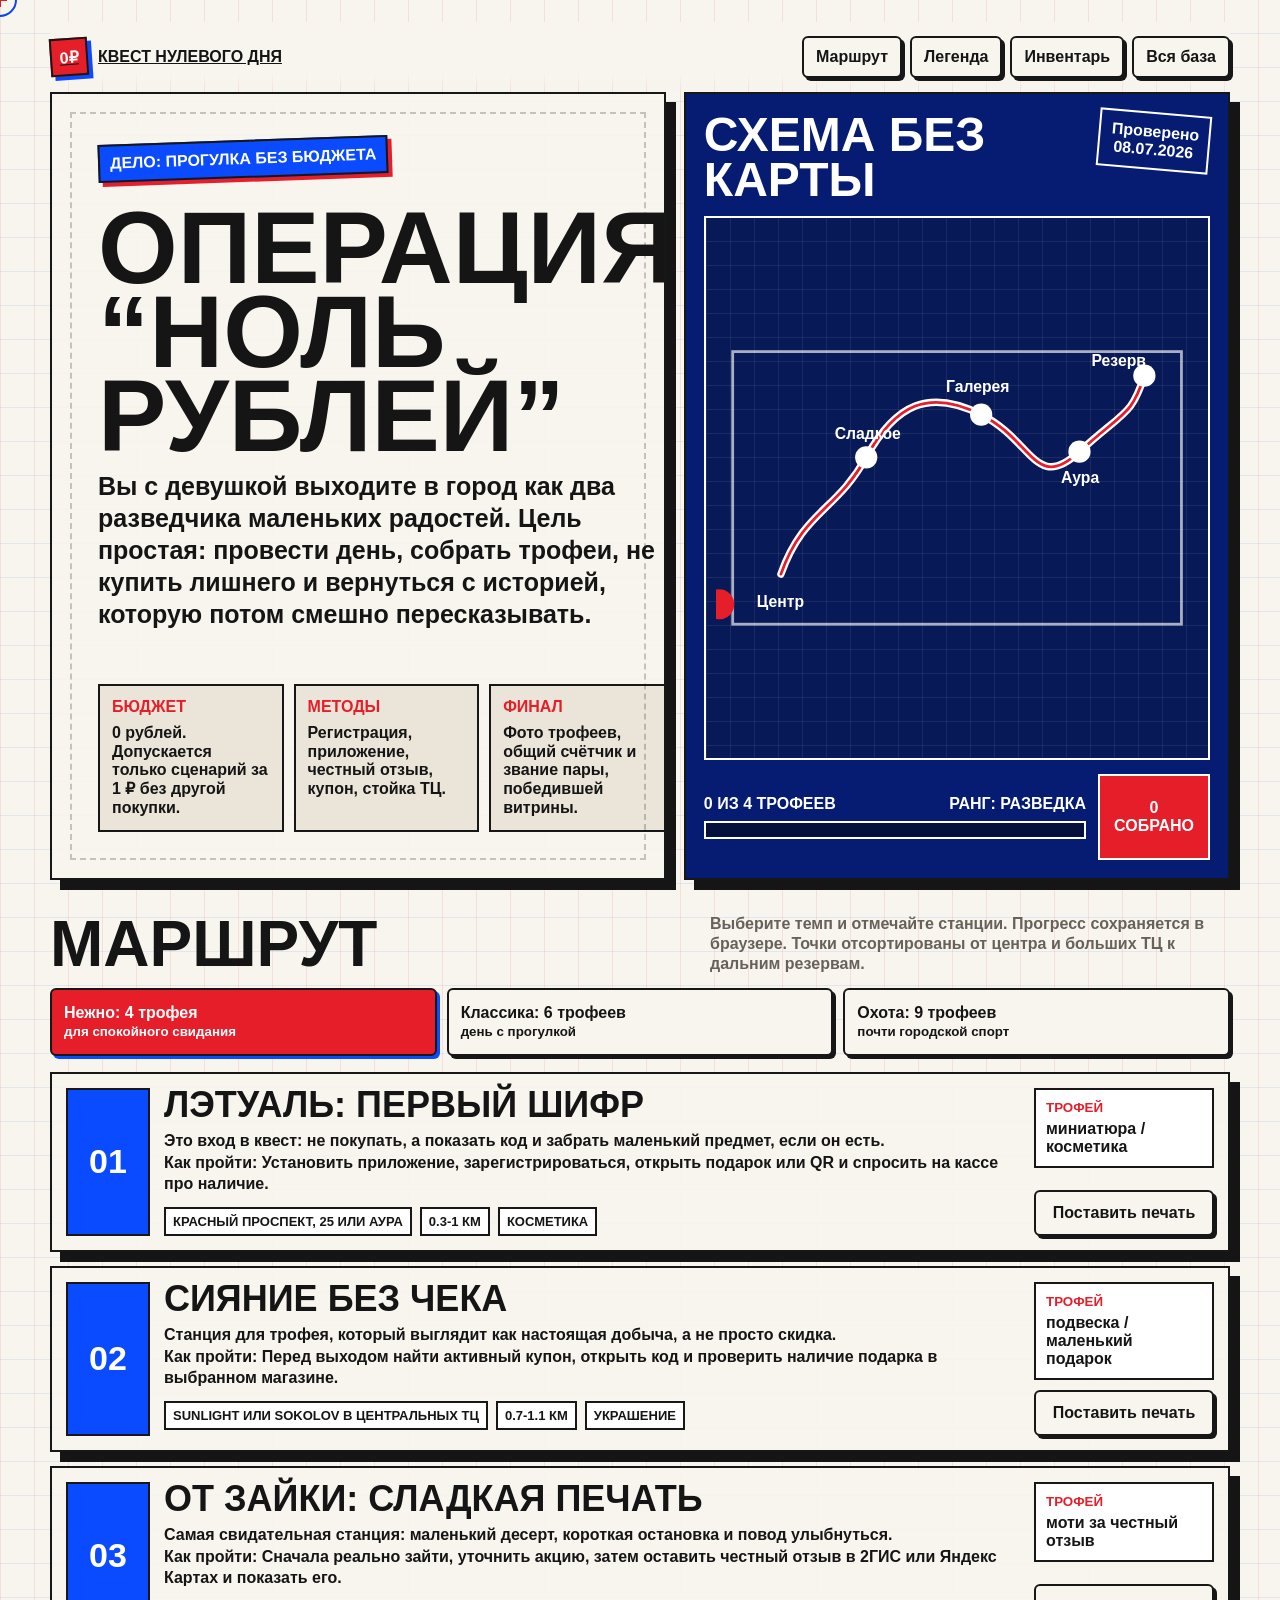
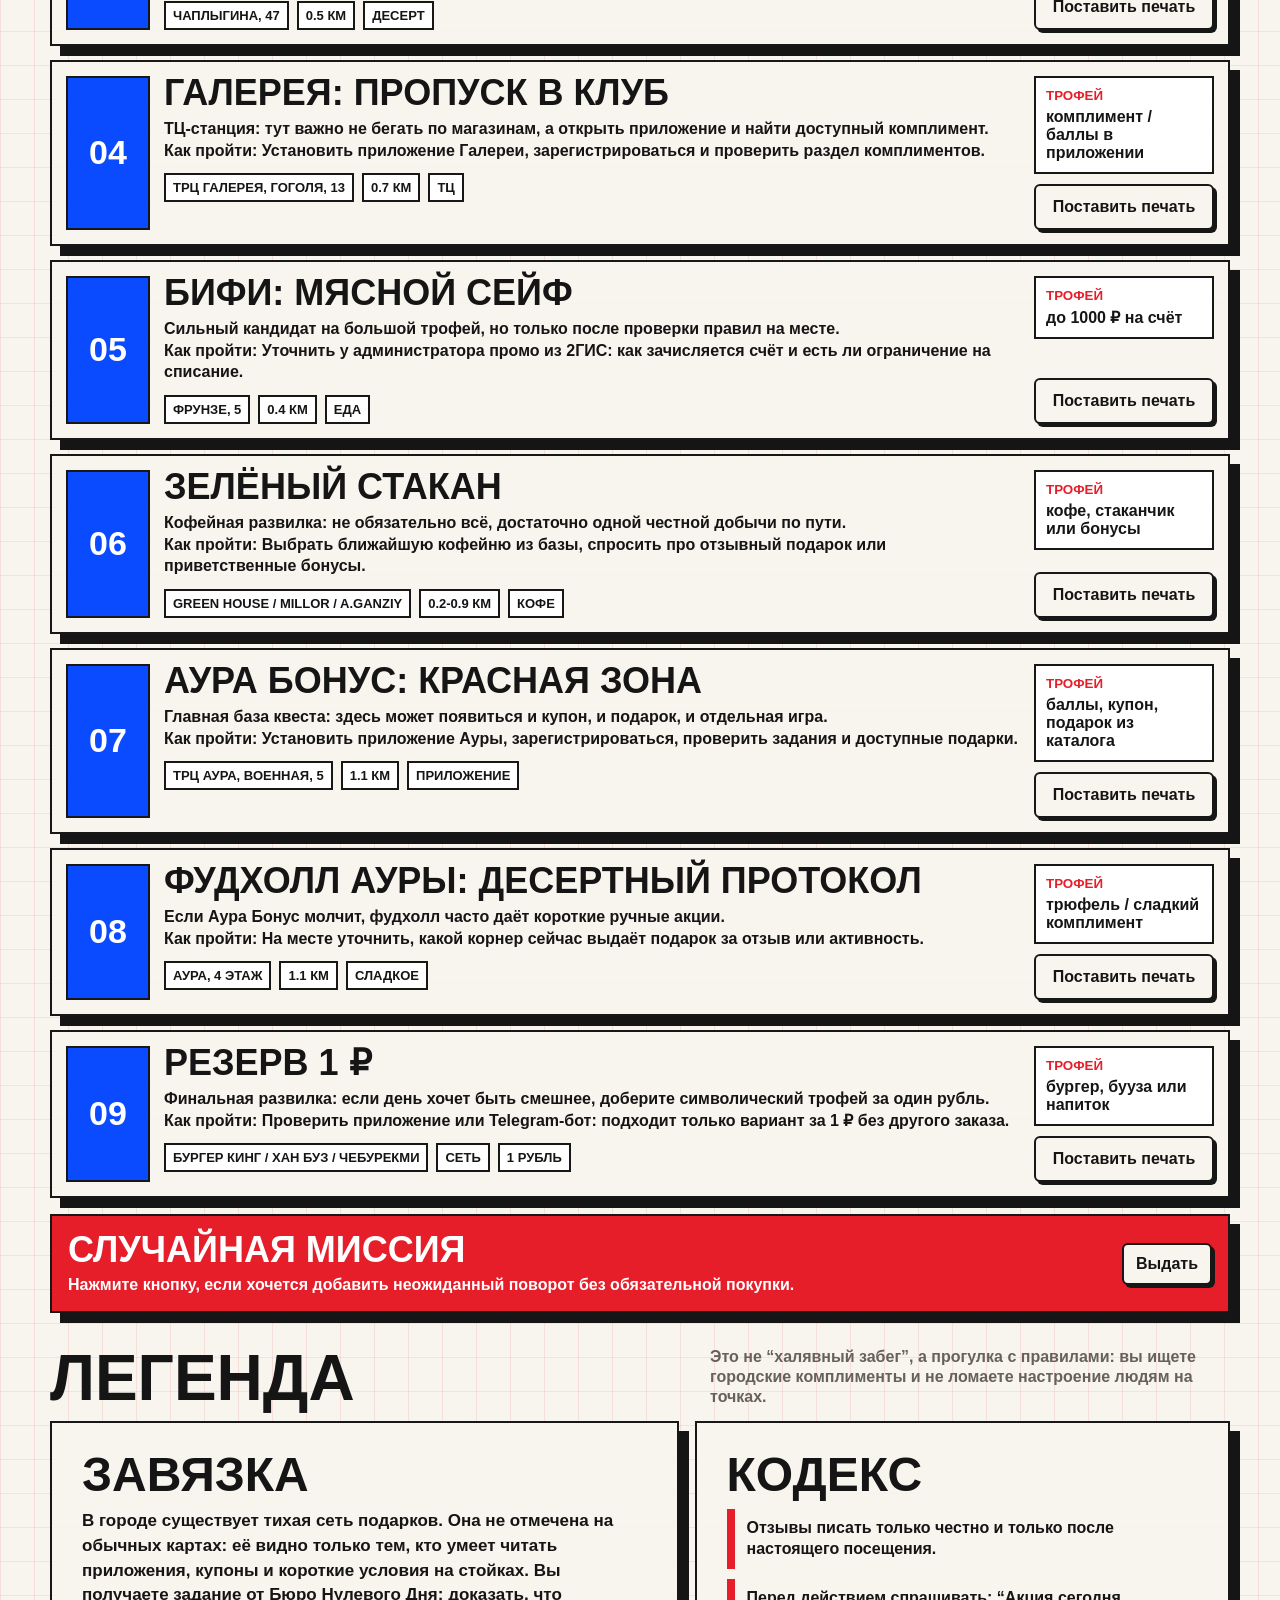
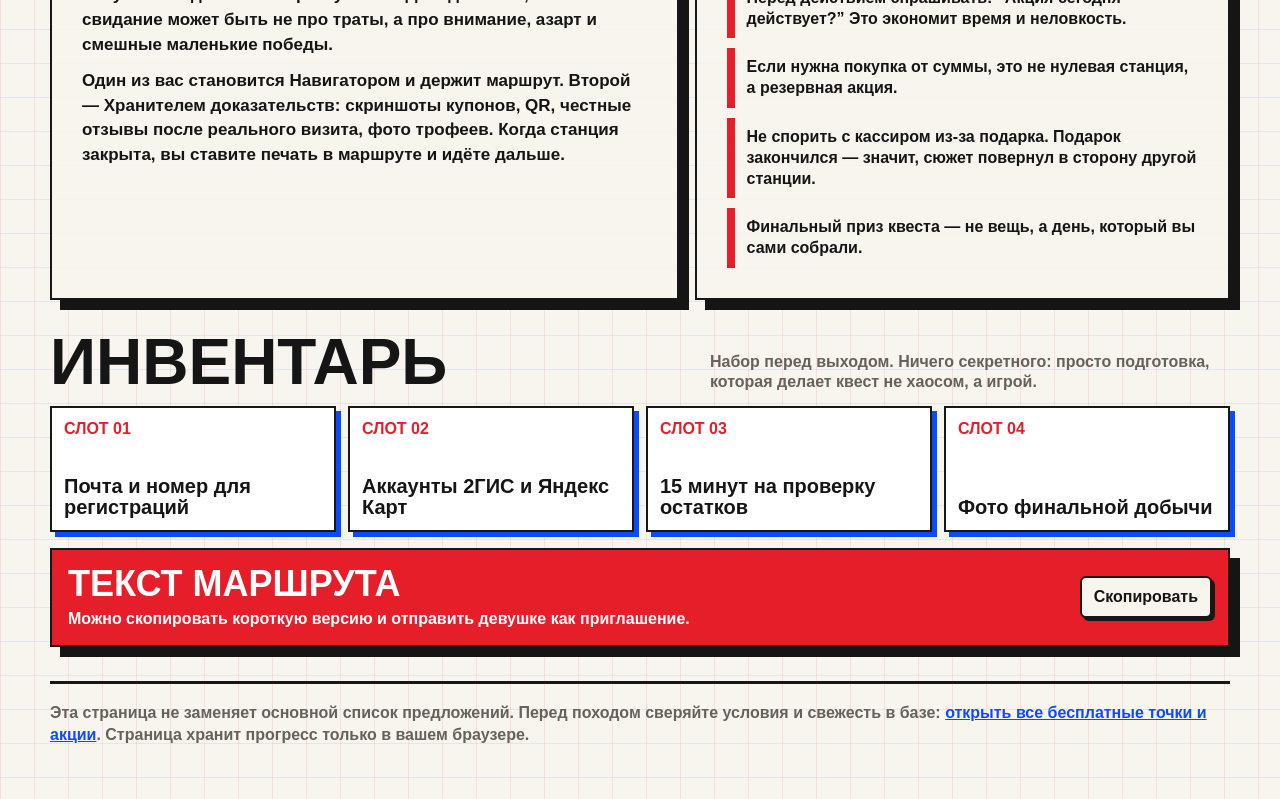
==== quest.html @ 7e788092 "Add zero-ruble date quest page" ====
<!DOCTYPE html>
<html lang="ru">
<head>
  <meta charset="utf-8">
  <meta name="viewport" content="width=device-width, initial-scale=1">
  <title>Квест нулевого дня — Новосибирск</title>
  <style>
    :root {
      --paper: #f8f5ee;
      --paper-2: #ebe5d9;
      --ink: #151515;
      --red: #e51e2a;
      --blue: #0b4bff;
      --blue-dark: #061c72;
      --line: #171717;
      --muted: #66615a;
      --ok: #11804d;
      --shadow: 10px 10px 0 #151515;
    }

    * {
      box-sizing: border-box;
    }

    html {
      scroll-behavior: smooth;
    }

    body {
      margin: 0;
      min-height: 100vh;
      color: var(--ink);
      background:
        linear-gradient(90deg, rgba(229, 30, 42, .10) 1px, transparent 1px),
        linear-gradient(0deg, rgba(11, 75, 255, .09) 1px, transparent 1px),
        var(--paper);
      background-size: 34px 34px;
      font-family: Arial, Helvetica, sans-serif;
      letter-spacing: 0;
      cursor: none;
    }

    a,
    button,
    input,
    select {
      cursor: none;
      font: inherit;
    }

    a {
      color: inherit;
    }

    .cursor {
      position: fixed;
      left: 0;
      top: 0;
      width: 34px;
      height: 34px;
      border: 2px solid var(--blue);
      border-radius: 50%;
      pointer-events: none;
      z-index: 50;
      transform: translate(-50%, -50%);
      mix-blend-mode: multiply;
      transition: width .16s ease, height .16s ease, border-color .16s ease, background .16s ease;
    }

    .cursor::before,
    .cursor::after {
      content: "";
      position: absolute;
      background: var(--red);
    }

    .cursor::before {
      width: 14px;
      height: 2px;
      left: 8px;
      top: 14px;
    }

    .cursor::after {
      width: 2px;
      height: 14px;
      left: 14px;
      top: 8px;
    }

    .cursor.hot {
      width: 48px;
      height: 48px;
      border-color: var(--red);
      background: rgba(229, 30, 42, .08);
    }

    .tap {
      position: fixed;
      width: 14px;
      height: 14px;
      border: 2px solid var(--red);
      border-radius: 50%;
      pointer-events: none;
      z-index: 49;
      animation: tap .56s ease forwards;
    }

    @keyframes tap {
      from {
        opacity: 1;
        transform: translate(-50%, -50%) scale(.3);
      }
      to {
        opacity: 0;
        transform: translate(-50%, -50%) scale(4.2);
      }
    }

    .shell {
      width: min(1180px, calc(100% - 28px));
      margin: 0 auto;
      padding: 22px 0 54px;
    }

    .topbar {
      position: sticky;
      top: 0;
      z-index: 20;
      display: flex;
      align-items: center;
      justify-content: space-between;
      gap: 14px;
      padding: 14px 0;
      background: linear-gradient(180deg, var(--paper) 72%, rgba(248, 245, 238, 0));
    }

    .brand {
      display: inline-flex;
      align-items: center;
      gap: 10px;
      min-width: 0;
      font-weight: 900;
      text-transform: uppercase;
    }

    .mark {
      display: grid;
      place-items: center;
      width: 38px;
      height: 38px;
      color: white;
      background: var(--red);
      border: 2px solid var(--line);
      box-shadow: 4px 4px 0 var(--blue);
      transform: rotate(-4deg);
    }

    .nav {
      display: flex;
      align-items: center;
      gap: 8px;
      flex-wrap: wrap;
      justify-content: flex-end;
    }

    .nav a,
    .tool-button,
    .mode-button,
    .check-button {
      border: 2px solid var(--line);
      background: var(--paper);
      color: var(--ink);
      box-shadow: 3px 3px 0 var(--line);
      border-radius: 6px;
      text-decoration: none;
      transition: transform .14s ease, box-shadow .14s ease, background .14s ease;
    }

    .nav a,
    .tool-button,
    .mode-button {
      padding: 10px 12px;
      font-weight: 800;
    }

    .nav a:hover,
    .tool-button:hover,
    .mode-button:hover,
    .check-button:hover {
      transform: translate(-2px, -2px);
      box-shadow: 5px 5px 0 var(--line);
    }

    .nav a:active,
    .tool-button:active,
    .mode-button:active,
    .check-button:active {
      transform: translate(2px, 2px);
      box-shadow: 1px 1px 0 var(--line);
    }

    .hero {
      display: grid;
      grid-template-columns: minmax(0, 1.06fr) minmax(320px, .94fr);
      gap: 18px;
      align-items: stretch;
      min-height: calc(100vh - 112px);
    }

    .dossier,
    .panel,
    .stop,
    .story-block {
      border: 2px solid var(--line);
      background: rgba(248, 245, 238, .94);
      box-shadow: var(--shadow);
    }

    .dossier {
      display: grid;
      align-content: space-between;
      padding: clamp(22px, 4vw, 46px);
      min-height: 600px;
      position: relative;
      overflow: hidden;
    }

    .dossier::before {
      content: "";
      position: absolute;
      inset: 18px;
      border: 2px dashed rgba(21, 21, 21, .22);
      pointer-events: none;
    }

    .case-tag {
      display: inline-flex;
      width: fit-content;
      border: 2px solid var(--line);
      background: var(--blue);
      color: white;
      padding: 8px 10px;
      font-weight: 900;
      text-transform: uppercase;
      box-shadow: 4px 4px 0 var(--red);
      transform: rotate(-2deg);
    }

    h1 {
      max-width: 760px;
      margin: 28px 0 12px;
      font-size: clamp(48px, 8vw, 118px);
      line-height: .82;
      text-transform: uppercase;
      letter-spacing: 0;
    }

    .lead {
      max-width: 720px;
      margin: 0;
      font-size: clamp(18px, 2.2vw, 25px);
      line-height: 1.28;
      font-weight: 700;
    }

    .brief-grid {
      display: grid;
      grid-template-columns: repeat(3, 1fr);
      gap: 10px;
      margin-top: 30px;
    }

    .brief {
      min-height: 112px;
      border: 2px solid var(--line);
      padding: 12px;
      background: var(--paper-2);
    }

    .brief b {
      display: block;
      margin-bottom: 8px;
      color: var(--red);
      text-transform: uppercase;
    }

    .brief span {
      display: block;
      color: var(--ink);
      font-weight: 800;
      line-height: 1.18;
    }

    .route-board {
      display: grid;
      grid-template-rows: auto 1fr auto;
      gap: 14px;
      padding: 18px;
      background: var(--blue-dark);
      color: white;
      border: 2px solid var(--line);
      box-shadow: var(--shadow);
      min-height: 600px;
    }

    .route-head {
      display: flex;
      justify-content: space-between;
      gap: 12px;
      align-items: start;
    }

    .route-head h2 {
      margin: 0;
      font-size: clamp(28px, 4vw, 48px);
      line-height: .94;
      text-transform: uppercase;
    }

    .stamp {
      border: 2px solid white;
      color: white;
      padding: 9px 11px;
      font-weight: 900;
      transform: rotate(5deg);
      text-align: center;
      min-width: 112px;
    }

    .schematic {
      min-height: 290px;
      border: 2px solid white;
      background:
        linear-gradient(90deg, rgba(255,255,255,.08) 1px, transparent 1px),
        linear-gradient(0deg, rgba(255,255,255,.08) 1px, transparent 1px),
        #071957;
      background-size: 24px 24px;
      padding: 10px;
    }

    .schematic svg {
      display: block;
      width: 100%;
      height: 100%;
      min-height: 300px;
    }

    .route-dot {
      transition: transform .16s ease, fill .16s ease;
    }

    .route-dot.active {
      fill: var(--red);
      transform: scale(1.35);
      transform-origin: center;
    }

    .route-footer {
      display: grid;
      grid-template-columns: 1fr auto;
      gap: 12px;
      align-items: center;
    }

    .progress-wrap {
      display: grid;
      gap: 8px;
    }

    .progress-meta {
      display: flex;
      justify-content: space-between;
      gap: 12px;
      font-weight: 900;
      text-transform: uppercase;
    }

    .progress {
      height: 18px;
      border: 2px solid white;
      background: #05113d;
      overflow: hidden;
    }

    .progress span {
      display: block;
      width: 0;
      height: 100%;
      background: linear-gradient(90deg, var(--red), #ffffff);
      transition: width .28s ease;
    }

    .score {
      display: grid;
      place-items: center;
      min-width: 112px;
      min-height: 86px;
      border: 2px solid white;
      background: var(--red);
      font-weight: 900;
      text-align: center;
      text-transform: uppercase;
    }

    .section {
      margin-top: 34px;
    }

    .section-head {
      display: flex;
      align-items: end;
      justify-content: space-between;
      gap: 16px;
      margin-bottom: 14px;
    }

    .section-head h2 {
      margin: 0;
      font-size: clamp(32px, 5vw, 68px);
      line-height: .9;
      text-transform: uppercase;
    }

    .section-head p {
      max-width: 520px;
      margin: 0;
      color: var(--muted);
      font-weight: 700;
      line-height: 1.25;
    }

    .modes {
      display: grid;
      grid-template-columns: repeat(3, 1fr);
      gap: 10px;
      margin-bottom: 16px;
    }

    .mode-button {
      min-height: 68px;
      text-align: left;
    }

    .mode-button.active {
      background: var(--red);
      color: white;
      box-shadow: 3px 3px 0 var(--blue);
    }

    .route-list {
      display: grid;
      gap: 14px;
    }

    .stop {
      display: grid;
      grid-template-columns: 84px minmax(0, 1fr) 180px;
      gap: 14px;
      padding: 14px;
      align-items: stretch;
      position: relative;
    }

    .stop.done {
      background:
        linear-gradient(135deg, rgba(17, 128, 77, .14), rgba(248, 245, 238, .96) 38%),
        var(--paper);
    }

    .number {
      display: grid;
      place-items: center;
      min-height: 84px;
      border: 2px solid var(--line);
      background: var(--blue);
      color: white;
      font-size: 34px;
      font-weight: 900;
    }

    .stop h3 {
      margin: 0 0 8px;
      font-size: clamp(23px, 3vw, 36px);
      line-height: .95;
      text-transform: uppercase;
    }

    .stop p {
      margin: 0;
      line-height: 1.35;
      font-weight: 700;
    }

    .mini {
      display: flex;
      flex-wrap: wrap;
      gap: 8px;
      margin-top: 12px;
    }

    .mini span {
      border: 2px solid var(--line);
      background: white;
      padding: 5px 7px;
      font-size: 13px;
      font-weight: 900;
      text-transform: uppercase;
    }

    .stop-side {
      display: grid;
      align-content: space-between;
      gap: 10px;
    }

    .reward {
      border: 2px solid var(--line);
      background: #fff;
      padding: 10px;
      font-weight: 900;
    }

    .reward small {
      display: block;
      margin-bottom: 5px;
      color: var(--red);
      text-transform: uppercase;
    }

    .check-button {
      width: 100%;
      min-height: 46px;
      padding: 8px 10px;
      font-weight: 900;
      background: var(--paper);
    }

    .stop.done .check-button {
      color: white;
      background: var(--ok);
    }

    .story-grid {
      display: grid;
      grid-template-columns: 1.08fr .92fr;
      gap: 16px;
    }

    .story-block {
      padding: clamp(18px, 3vw, 30px);
    }

    .story-block h3 {
      margin: 0 0 12px;
      font-size: clamp(26px, 4vw, 48px);
      line-height: .92;
      text-transform: uppercase;
    }

    .story-block p {
      margin: 0 0 12px;
      font-size: 17px;
      line-height: 1.45;
      font-weight: 700;
    }

    .rules {
      display: grid;
      gap: 10px;
      margin: 0;
      padding: 0;
      list-style: none;
    }

    .rules li {
      border-left: 8px solid var(--red);
      padding: 9px 0 9px 12px;
      font-weight: 800;
      line-height: 1.3;
    }

    .inventory {
      display: grid;
      grid-template-columns: repeat(4, 1fr);
      gap: 12px;
    }

    .slot {
      min-height: 126px;
      border: 2px solid var(--line);
      background: white;
      padding: 12px;
      box-shadow: 5px 5px 0 var(--blue);
      display: grid;
      align-content: space-between;
    }

    .slot b {
      color: var(--red);
      text-transform: uppercase;
    }

    .slot span {
      font-weight: 900;
      font-size: 20px;
      line-height: 1.05;
    }

    .side-mission {
      display: grid;
      grid-template-columns: minmax(0, 1fr) auto;
      gap: 12px;
      align-items: center;
      border: 2px solid var(--line);
      background: var(--red);
      color: white;
      padding: 16px;
      box-shadow: var(--shadow);
      margin-top: 16px;
    }

    .side-mission strong {
      display: block;
      font-size: clamp(23px, 3vw, 36px);
      text-transform: uppercase;
      line-height: .98;
    }

    .side-mission span {
      display: block;
      margin-top: 8px;
      font-weight: 800;
      line-height: 1.25;
    }

    .footer {
      margin-top: 34px;
      border-top: 3px solid var(--line);
      padding-top: 18px;
      color: var(--muted);
      font-weight: 700;
      line-height: 1.35;
    }

    .footer a {
      color: var(--blue);
      font-weight: 900;
    }

    @media (max-width: 920px) {
      body,
      a,
      button,
      input,
      select {
        cursor: auto;
      }

      .cursor {
        display: none;
      }

      .topbar {
        position: static;
        align-items: flex-start;
      }

      .hero,
      .story-grid {
        grid-template-columns: 1fr;
      }

      .dossier,
      .route-board {
        min-height: auto;
      }

      .brief-grid,
      .modes,
      .inventory {
        grid-template-columns: 1fr 1fr;
      }

      .stop {
        grid-template-columns: 64px minmax(0, 1fr);
      }

      .stop-side {
        grid-column: 1 / -1;
      }
    }

    @media (max-width: 620px) {
      .shell {
        width: min(100% - 18px, 1180px);
        padding-top: 10px;
      }

      .topbar {
        display: grid;
      }

      .nav {
        justify-content: start;
      }

      .nav a {
        padding: 8px 9px;
      }

      .dossier,
      .route-board,
      .story-block,
      .stop,
      .side-mission {
        box-shadow: 6px 6px 0 var(--line);
      }

      .brief-grid,
      .modes,
      .inventory,
      .route-footer {
        grid-template-columns: 1fr;
      }

      .stop {
        grid-template-columns: 1fr;
      }

      .number {
        min-height: 58px;
      }

      .section-head {
        display: grid;
      }
    }
  </style>
</head>
<body>
  <div class="cursor" id="cursor" aria-hidden="true"></div>

  <main class="shell">
    <header class="topbar">
      <a class="brand" href="./index.html" aria-label="Вернуться к основному списку">
        <span class="mark">0₽</span>
        <span>Квест нулевого дня</span>
      </a>
      <nav class="nav" aria-label="Навигация">
        <a href="#route">Маршрут</a>
        <a href="#legend">Легенда</a>
        <a href="#inventory">Инвентарь</a>
        <a href="./index.html">Вся база</a>
      </nav>
    </header>

    <section class="hero" aria-labelledby="title">
      <div class="dossier">
        <div>
          <span class="case-tag">Дело: прогулка без бюджета</span>
          <h1 id="title">Операция “Ноль рублей”</h1>
          <p class="lead">Вы с девушкой выходите в город как два разведчика маленьких радостей. Цель простая: провести день, собрать трофеи, не купить лишнего и вернуться с историей, которую потом смешно пересказывать.</p>
        </div>

        <div class="brief-grid" aria-label="Краткие правила квеста">
          <div class="brief">
            <b>Бюджет</b>
            <span>0 рублей. Допускается только сценарий за 1 ₽ без другой покупки.</span>
          </div>
          <div class="brief">
            <b>Методы</b>
            <span>Регистрация, приложение, честный отзыв, купон, стойка ТЦ.</span>
          </div>
          <div class="brief">
            <b>Финал</b>
            <span>Фото трофеев, общий счётчик и звание пары, победившей витрины.</span>
          </div>
        </div>
      </div>

      <aside class="route-board" aria-label="Схема маршрута">
        <div class="route-head">
          <h2>Схема без карты</h2>
          <div class="stamp">Проверено<br>08.07.2026</div>
        </div>

        <div class="schematic">
          <svg viewBox="0 0 520 330" role="img" aria-label="Схематичный маршрут по станциям квеста">
            <defs>
              <filter id="rough">
                <feTurbulence type="fractalNoise" baseFrequency="0.018" numOctaves="2" result="noise"/>
                <feDisplacementMap in="SourceGraphic" in2="noise" scale="1.2"/>
              </filter>
            </defs>
            <rect x="18" y="18" width="484" height="294" rx="0" fill="none" stroke="#ffffff" stroke-width="3" opacity=".65"/>
            <path id="routeLine" d="M70 258 C94 190, 130 190, 162 132 S230 58, 286 86 S344 170, 392 126 S448 88, 462 44" fill="none" stroke="#ffffff" stroke-width="8" stroke-linecap="round" filter="url(#rough)"/>
            <path d="M70 258 C94 190, 130 190, 162 132 S230 58, 286 86 S344 170, 392 126 S448 88, 462 44" fill="none" stroke="#e51e2a" stroke-width="3" stroke-linecap="round"/>
            <g fill="#ffffff" font-family="Arial, Helvetica, sans-serif" font-weight="900" font-size="17">
              <circle class="route-dot" data-dot="0" cx="70" cy="258" r="12"/>
              <text x="44" y="294">Центр</text>
              <circle class="route-dot" data-dot="1" cx="162" cy="132" r="12"/>
              <text x="128" y="112">Сладкое</text>
              <circle class="route-dot" data-dot="2" cx="286" cy="86" r="12"/>
              <text x="248" y="62">Галерея</text>
              <circle class="route-dot" data-dot="3" cx="392" cy="126" r="12"/>
              <text x="372" y="160">Аура</text>
              <circle class="route-dot" data-dot="4" cx="462" cy="44" r="12"/>
              <text x="405" y="34">Резерв</text>
            </g>
          </svg>
        </div>

        <div class="route-footer">
          <div class="progress-wrap">
            <div class="progress-meta">
              <span id="progressText">0 из 9 трофеев</span>
              <span id="rankText">Ранг: разведка</span>
            </div>
            <div class="progress" aria-hidden="true"><span id="progressBar"></span></div>
          </div>
          <div class="score"><span id="scoreText">0<br>собрано</span></div>
        </div>
      </aside>
    </section>

    <section class="section" id="route">
      <div class="section-head">
        <h2>Маршрут</h2>
        <p>Выберите темп и отмечайте станции. Прогресс сохраняется в браузере. Точки отсортированы от центра и больших ТЦ к дальним резервам.</p>
      </div>

      <div class="modes" aria-label="Режим квеста">
        <button class="mode-button active" type="button" data-mode="soft">Нежно: 4 трофея<br><small>для спокойного свидания</small></button>
        <button class="mode-button" type="button" data-mode="classic">Классика: 6 трофеев<br><small>день с прогулкой</small></button>
        <button class="mode-button" type="button" data-mode="hunt">Охота: 9 трофеев<br><small>почти городской спорт</small></button>
      </div>

      <div class="route-list" id="routeList"></div>

      <div class="side-mission">
        <div>
          <strong id="sideTitle">Случайная миссия</strong>
          <span id="sideText">Нажмите кнопку, если хочется добавить неожиданный поворот без обязательной покупки.</span>
        </div>
        <button class="tool-button" type="button" id="sideButton">Выдать</button>
      </div>
    </section>

    <section class="section" id="legend">
      <div class="section-head">
        <h2>Легенда</h2>
        <p>Это не “халявный забег”, а прогулка с правилами: вы ищете городские комплименты и не ломаете настроение людям на точках.</p>
      </div>

      <div class="story-grid">
        <article class="story-block">
          <h3>Завязка</h3>
          <p>В городе существует тихая сеть подарков. Она не отмечена на обычных картах: её видно только тем, кто умеет читать приложения, купоны и короткие условия на стойках. Вы получаете задание от Бюро Нулевого Дня: доказать, что свидание может быть не про траты, а про внимание, азарт и смешные маленькие победы.</p>
          <p>Один из вас становится Навигатором и держит маршрут. Второй — Хранителем доказательств: скриншоты купонов, QR, честные отзывы после реального визита, фото трофеев. Когда станция закрыта, вы ставите печать в маршруте и идёте дальше.</p>
        </article>

        <article class="story-block">
          <h3>Кодекс</h3>
          <ul class="rules">
            <li>Отзывы писать только честно и только после настоящего посещения.</li>
            <li>Перед действием спрашивать: “Акция сегодня действует?” Это экономит время и неловкость.</li>
            <li>Если нужна покупка от суммы, это не нулевая станция, а резервная акция.</li>
            <li>Не спорить с кассиром из-за подарка. Подарок закончился — значит, сюжет повернул в сторону другой станции.</li>
            <li>Финальный приз квеста — не вещь, а день, который вы сами собрали.</li>
          </ul>
        </article>
      </div>
    </section>

    <section class="section" id="inventory">
      <div class="section-head">
        <h2>Инвентарь</h2>
        <p>Набор перед выходом. Ничего секретного: просто подготовка, которая делает квест не хаосом, а игрой.</p>
      </div>

      <div class="inventory">
        <div class="slot">
          <b>Слот 01</b>
          <span>Почта и номер для регистраций</span>
        </div>
        <div class="slot">
          <b>Слот 02</b>
          <span>Аккаунты 2ГИС и Яндекс Карт</span>
        </div>
        <div class="slot">
          <b>Слот 03</b>
          <span>15 минут на проверку остатков</span>
        </div>
        <div class="slot">
          <b>Слот 04</b>
          <span>Фото финальной добычи</span>
        </div>
      </div>

      <div class="side-mission">
        <div>
          <strong>Текст маршрута</strong>
          <span id="copyStatus">Можно скопировать короткую версию и отправить девушке как приглашение.</span>
        </div>
        <button class="tool-button" type="button" id="copyButton">Скопировать</button>
      </div>
    </section>

    <footer class="footer">
      Эта страница не заменяет основной список предложений. Перед походом сверяйте условия и свежесть в базе:
      <a href="./index.html">открыть все бесплатные точки и акции</a>. Страница хранит прогресс только в вашем браузере.
    </footer>
  </main>

  <script>
    const stops = [
      {
        title: "ЛЭТУАЛЬ: первый шифр",
        place: "Красный проспект, 25 или Аура",
        distance: "0.3-1 км",
        reward: "миниатюра / косметика",
        method: "Установить приложение, зарегистрироваться, открыть подарок или QR и спросить на кассе про наличие.",
        story: "Это вход в квест: не покупать, а показать код и забрать маленький предмет, если он есть.",
        tag: "косметика",
        value: 1,
        phase: 0
      },
      {
        title: "Сияние без чека",
        place: "SUNLIGHT или SOKOLOV в центральных ТЦ",
        distance: "0.7-1.1 км",
        reward: "подвеска / маленький подарок",
        method: "Перед выходом найти активный купон, открыть код и проверить наличие подарка в выбранном магазине.",
        story: "Станция для трофея, который выглядит как настоящая добыча, а не просто скидка.",
        tag: "украшение",
        value: 1,
        phase: 0
      },
      {
        title: "От Зайки: сладкая печать",
        place: "Чаплыгина, 47",
        distance: "0.5 км",
        reward: "моти за честный отзыв",
        method: "Сначала реально зайти, уточнить акцию, затем оставить честный отзыв в 2ГИС или Яндекс Картах и показать его.",
        story: "Самая свидательная станция: маленький десерт, короткая остановка и повод улыбнуться.",
        tag: "десерт",
        value: 1,
        phase: 1
      },
      {
        title: "Галерея: пропуск в клуб",
        place: "ТРЦ Галерея, Гоголя, 13",
        distance: "0.7 км",
        reward: "комплимент / баллы в приложении",
        method: "Установить приложение Галереи, зарегистрироваться и проверить раздел комплиментов.",
        story: "ТЦ-станция: тут важно не бегать по магазинам, а открыть приложение и найти доступный комплимент.",
        tag: "ТЦ",
        value: 1,
        phase: 2
      },
      {
        title: "Бифи: мясной сейф",
        place: "Фрунзе, 5",
        distance: "0.4 км",
        reward: "до 1000 ₽ на счёт",
        method: "Уточнить у администратора промо из 2ГИС: как зачисляется счёт и есть ли ограничение на списание.",
        story: "Сильный кандидат на большой трофей, но только после проверки правил на месте.",
        tag: "еда",
        value: 1,
        phase: 0
      },
      {
        title: "Зелёный стакан",
        place: "Green House / Millor / A.Ganziy",
        distance: "0.2-0.9 км",
        reward: "кофе, стаканчик или бонусы",
        method: "Выбрать ближайшую кофейню из базы, спросить про отзывный подарок или приветственные бонусы.",
        story: "Кофейная развилка: не обязательно всё, достаточно одной честной добычи по пути.",
        tag: "кофе",
        value: 1,
        phase: 0
      },
      {
        title: "Аура Бонус: красная зона",
        place: "ТРЦ Аура, Военная, 5",
        distance: "1.1 км",
        reward: "баллы, купон, подарок из каталога",
        method: "Установить приложение Ауры, зарегистрироваться, проверить задания и доступные подарки.",
        story: "Главная база квеста: здесь может появиться и купон, и подарок, и отдельная игра.",
        tag: "приложение",
        value: 1,
        phase: 3
      },
      {
        title: "Фудхолл Ауры: десертный протокол",
        place: "Аура, 4 этаж",
        distance: "1.1 км",
        reward: "трюфель / сладкий комплимент",
        method: "На месте уточнить, какой корнер сейчас выдаёт подарок за отзыв или активность.",
        story: "Если Аура Бонус молчит, фудхолл часто даёт короткие ручные акции.",
        tag: "сладкое",
        value: 1,
        phase: 3
      },
      {
        title: "Резерв 1 ₽",
        place: "Бургер Кинг / ХАН БУЗ / ЧебурекМИ",
        distance: "сеть",
        reward: "бургер, бууза или напиток",
        method: "Проверить приложение или Telegram-бот: подходит только вариант за 1 ₽ без другого заказа.",
        story: "Финальная развилка: если день хочет быть смешнее, доберите символический трофей за один рубль.",
        tag: "1 рубль",
        value: 1,
        phase: 4
      }
    ];

    const sideMissions = [
      ["Проверка стойки", "В любом ТЦ спросите на стойке информации: “Есть сегодня подарки в приложении или активности без покупки?”"],
      ["Фото-доказательство", "Сделайте одно фото трофея так, будто это улика из городского архива."],
      ["Станция замены", "Если подарок закончился, выберите ближайшую кофейню из базы и проверьте отзывный напиток."],
      ["Диалоговый бонус", "Пусть один человек задаёт вопросы на точке, а второй отмечает условия в телефоне."],
      ["Финальная печать", "В конце дня посчитайте не рубли, а сколько раз удалось обойти “надо что-то купить”."]
    ];

    const modeTargets = {
      soft: 4,
      classic: 6,
      hunt: 9
    };

    const routeList = document.querySelector("#routeList");
    const progressBar = document.querySelector("#progressBar");
    const progressText = document.querySelector("#progressText");
    const scoreText = document.querySelector("#scoreText");
    const rankText = document.querySelector("#rankText");
    const modeButtons = [...document.querySelectorAll(".mode-button")];
    const dots = [...document.querySelectorAll(".route-dot")];
    const storageKey = "nsk-zero-quest-v1";
    let state = JSON.parse(localStorage.getItem(storageKey) || '{"done":[],"mode":"soft"}');

    function save() {
      localStorage.setItem(storageKey, JSON.stringify(state));
    }

    function target() {
      return modeTargets[state.mode] || modeTargets.soft;
    }

    function rank(done) {
      if (done >= 9) return "Ранг: легенда";
      if (done >= 6) return "Ранг: охотники";
      if (done >= 4) return "Ранг: свидание собрано";
      if (done >= 1) return "Ранг: след найден";
      return "Ранг: разведка";
    }

    function renderStops() {
      routeList.innerHTML = stops.map((stop, index) => {
        const done = state.done.includes(index);
        return `
          <article class="stop ${done ? "done" : ""}" data-index="${index}">
            <div class="number">${String(index + 1).padStart(2, "0")}</div>
            <div>
              <h3>${stop.title}</h3>
              <p>${stop.story}</p>
              <p><strong>Как пройти:</strong> ${stop.method}</p>
              <div class="mini">
                <span>${stop.place}</span>
                <span>${stop.distance}</span>
                <span>${stop.tag}</span>
              </div>
            </div>
            <div class="stop-side">
              <div class="reward"><small>Трофей</small>${stop.reward}</div>
              <button class="check-button" type="button" data-check="${index}">${done ? "Печать стоит" : "Поставить печать"}</button>
            </div>
          </article>
        `;
      }).join("");

      routeList.querySelectorAll("[data-check]").forEach((button) => {
        button.addEventListener("click", () => {
          const index = Number(button.dataset.check);
          if (state.done.includes(index)) {
            state.done = state.done.filter((item) => item !== index);
          } else {
            state.done.push(index);
          }
          save();
          render();
        });
      });

      routeList.querySelectorAll(".stop").forEach((card) => {
        card.addEventListener("mouseenter", () => setActiveDot(Number(card.dataset.index)));
        card.addEventListener("focusin", () => setActiveDot(Number(card.dataset.index)));
      });
    }

    function setActiveDot(stopIndex) {
      const phase = stops[stopIndex]?.phase ?? 0;
      dots.forEach((dot) => dot.classList.toggle("active", Number(dot.dataset.dot) === phase));
    }

    function renderProgress() {
      const done = state.done.length;
      const need = target();
      const pct = Math.min(100, Math.round((done / need) * 100));
      progressBar.style.width = `${pct}%`;
      progressText.textContent = `${done} из ${need} трофеев`;
      scoreText.innerHTML = `${done}<br>собрано`;
      rankText.textContent = rank(done);
      modeButtons.forEach((button) => button.classList.toggle("active", button.dataset.mode === state.mode));
    }

    function render() {
      renderStops();
      renderProgress();
      setActiveDot(state.done.at(-1) ?? 0);
    }

    modeButtons.forEach((button) => {
      button.addEventListener("click", () => {
        state.mode = button.dataset.mode;
        save();
        renderProgress();
      });
    });

    document.querySelector("#sideButton").addEventListener("click", () => {
      const mission = sideMissions[Math.floor(Math.random() * sideMissions.length)];
      document.querySelector("#sideTitle").textContent = mission[0];
      document.querySelector("#sideText").textContent = mission[1];
    });

    document.querySelector("#copyButton").addEventListener("click", async () => {
      const text = "План: свидание-квест “Операция Ноль рублей”. Идём по центру, проверяем ЛЭТУАЛЬ, украшение по купону, сладкую станцию, Галерею, Ауру и резерв за 1 ₽. Бюджет: 0 рублей, цель: собрать трофеи и историю.";
      try {
        await navigator.clipboard.writeText(text);
        document.querySelector("#copyStatus").textContent = "Скопировано. Можно отправлять как приглашение.";
      } catch {
        document.querySelector("#copyStatus").textContent = text;
      }
    });

    const cursor = document.querySelector("#cursor");
    window.addEventListener("pointermove", (event) => {
      cursor.style.left = `${event.clientX}px`;
      cursor.style.top = `${event.clientY}px`;
    });

    document.addEventListener("pointerover", (event) => {
      cursor.classList.toggle("hot", Boolean(event.target.closest("a, button, .stop")));
    });

    document.addEventListener("pointerdown", (event) => {
      const tap = document.createElement("span");
      tap.className = "tap";
      tap.style.left = `${event.clientX}px`;
      tap.style.top = `${event.clientY}px`;
      document.body.appendChild(tap);
      setTimeout(() => tap.remove(), 600);
    });

    render();
  </script>
</body>
</html>
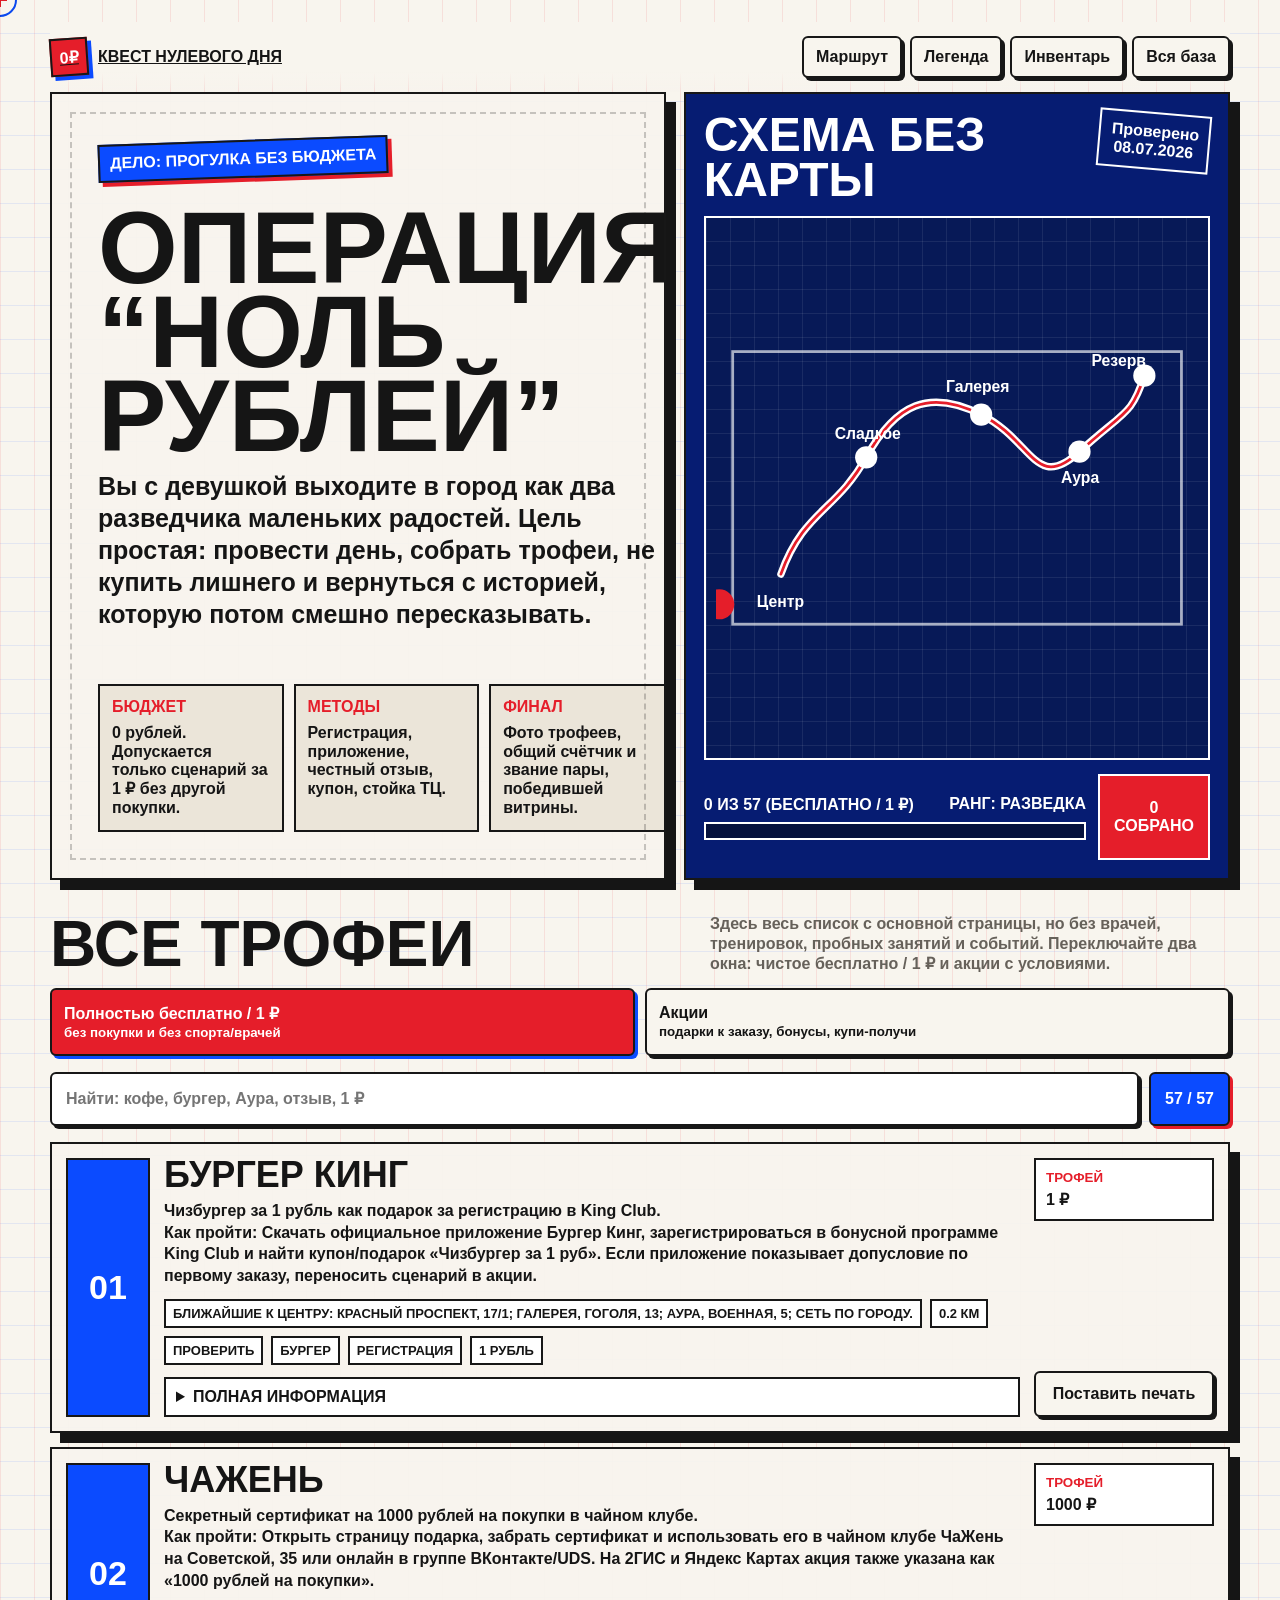
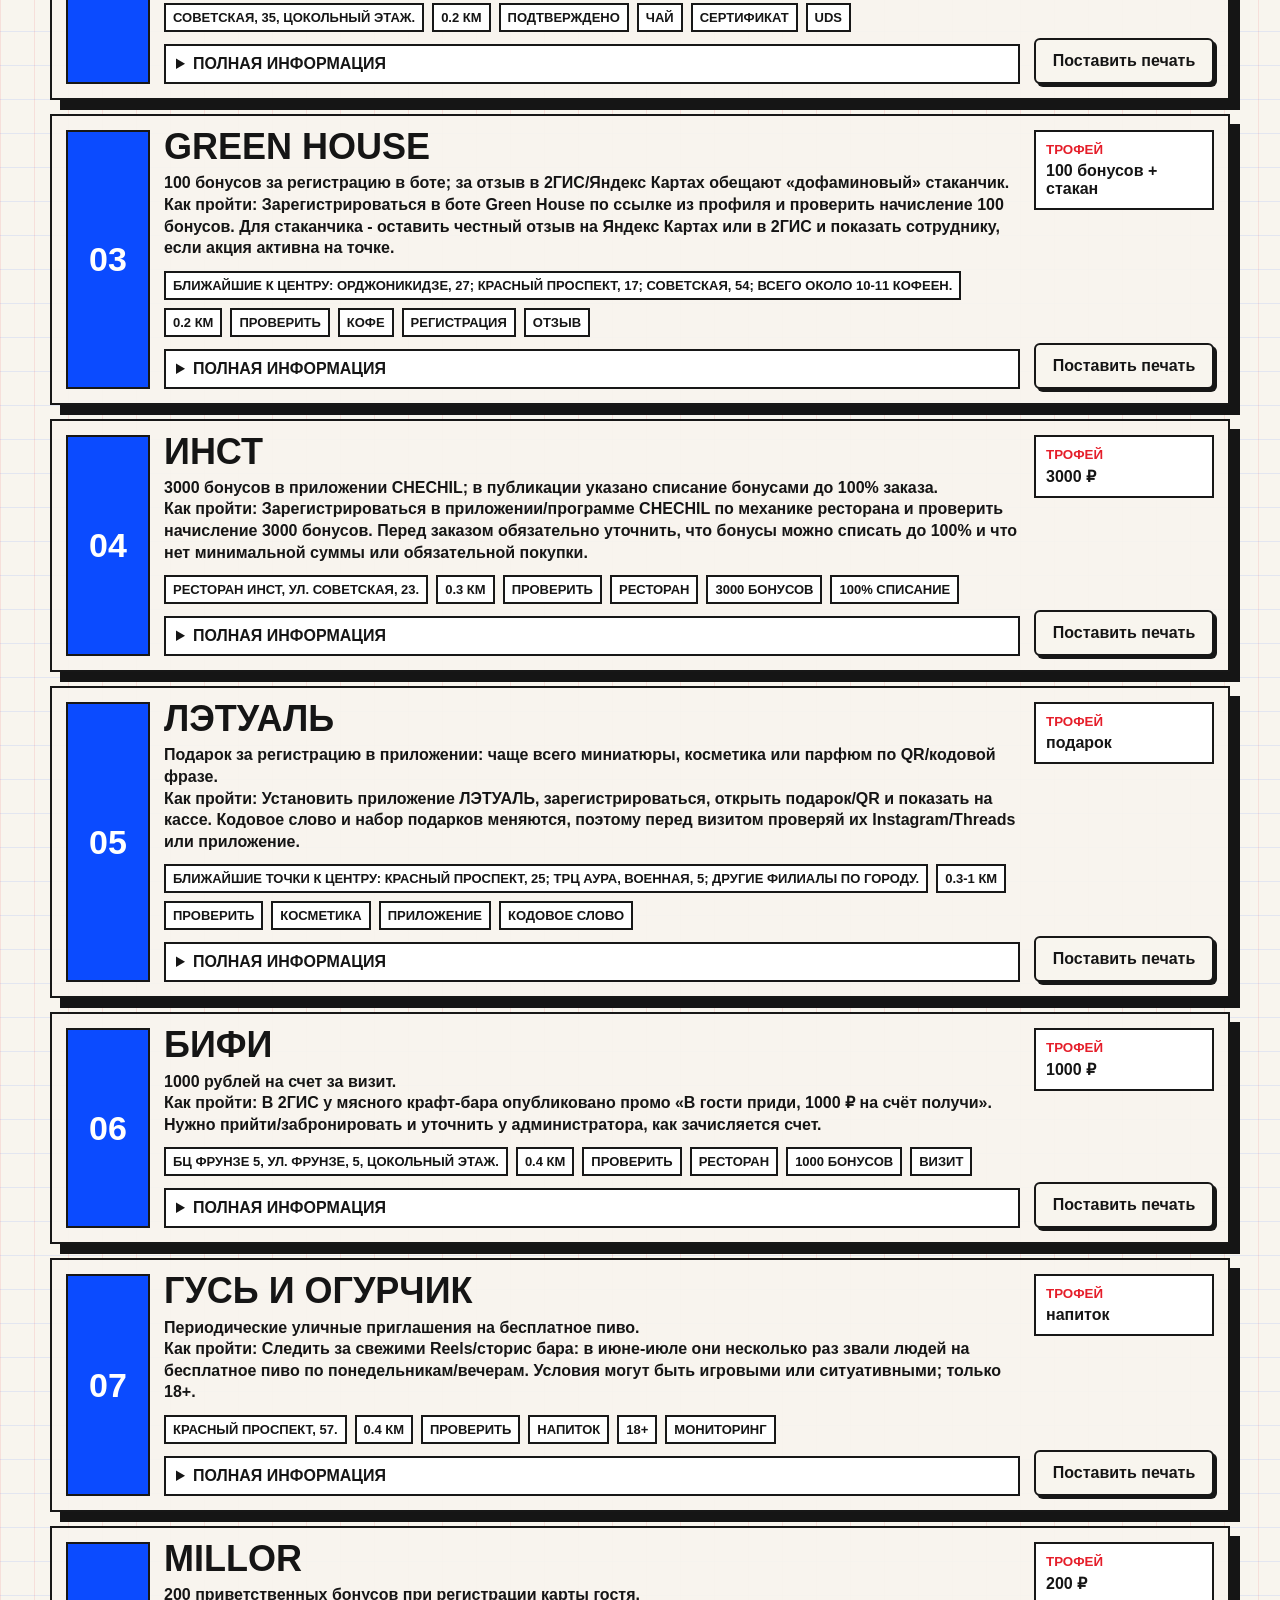
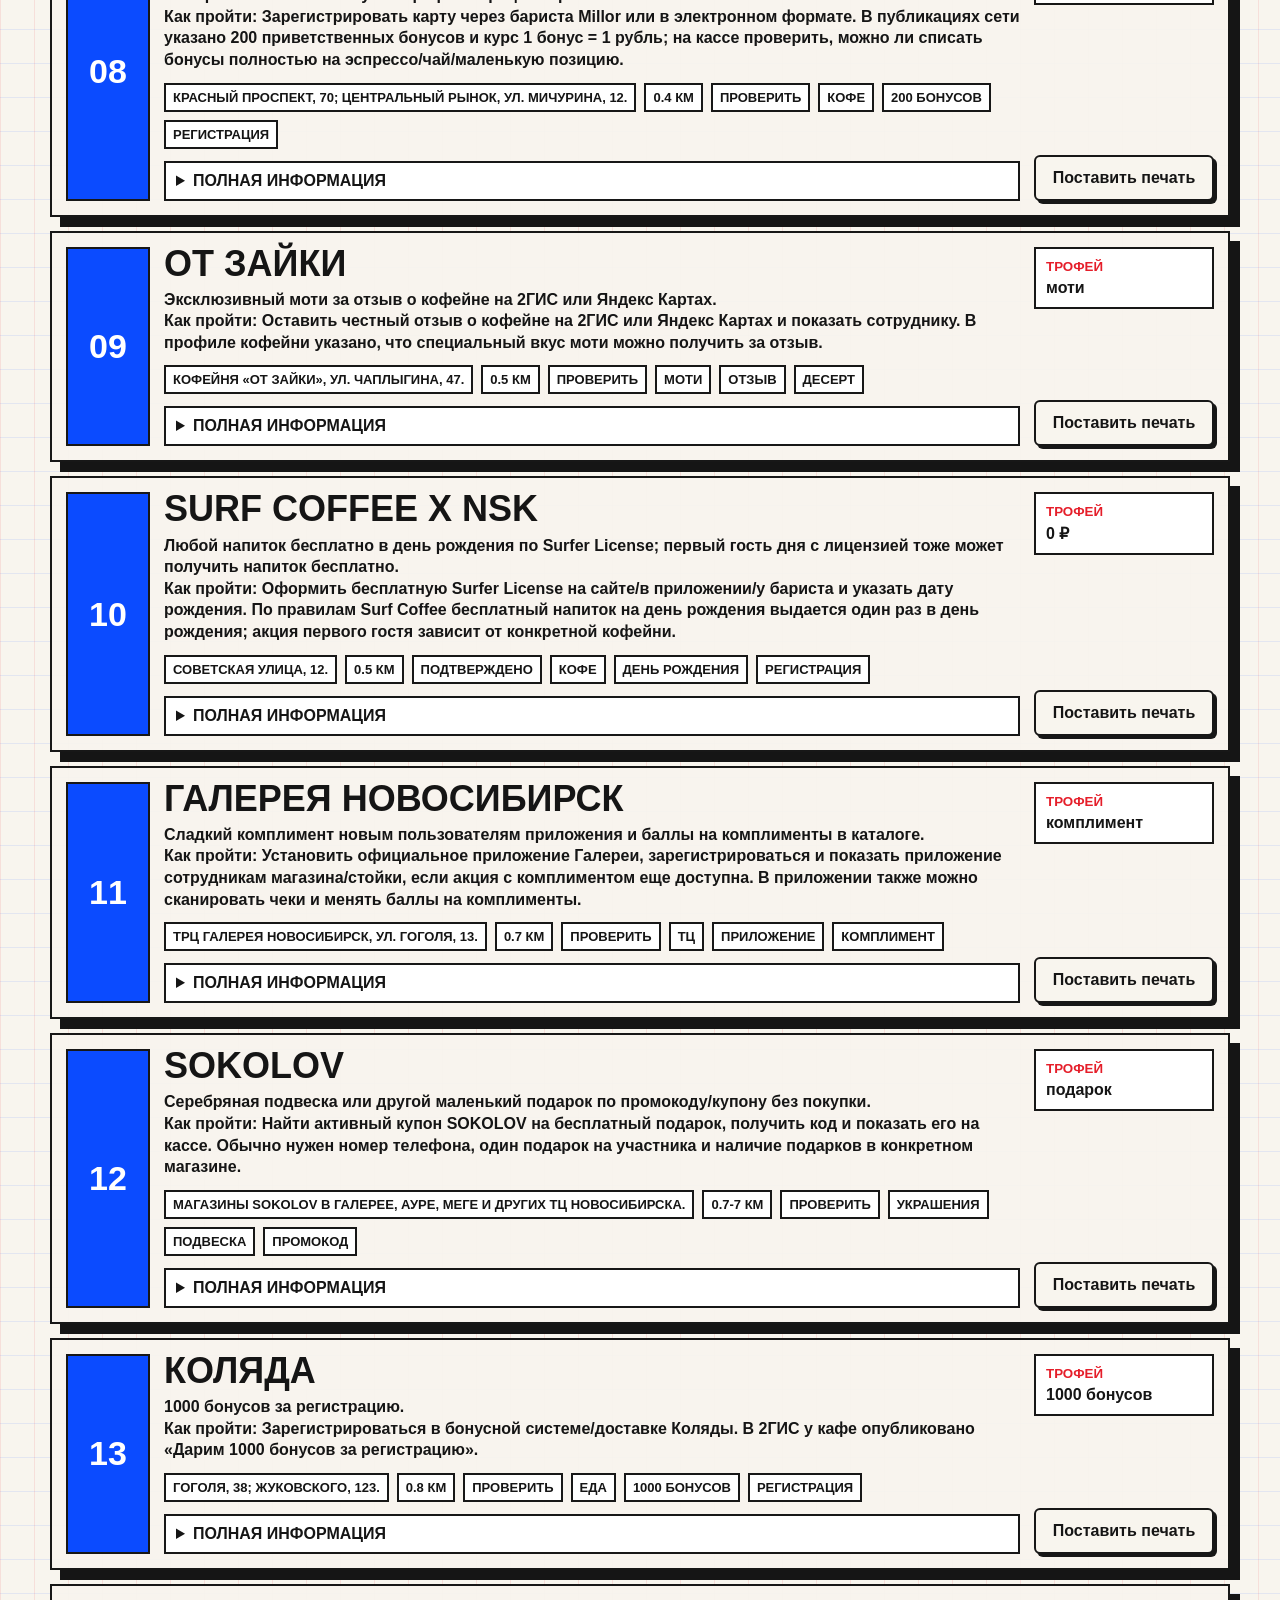
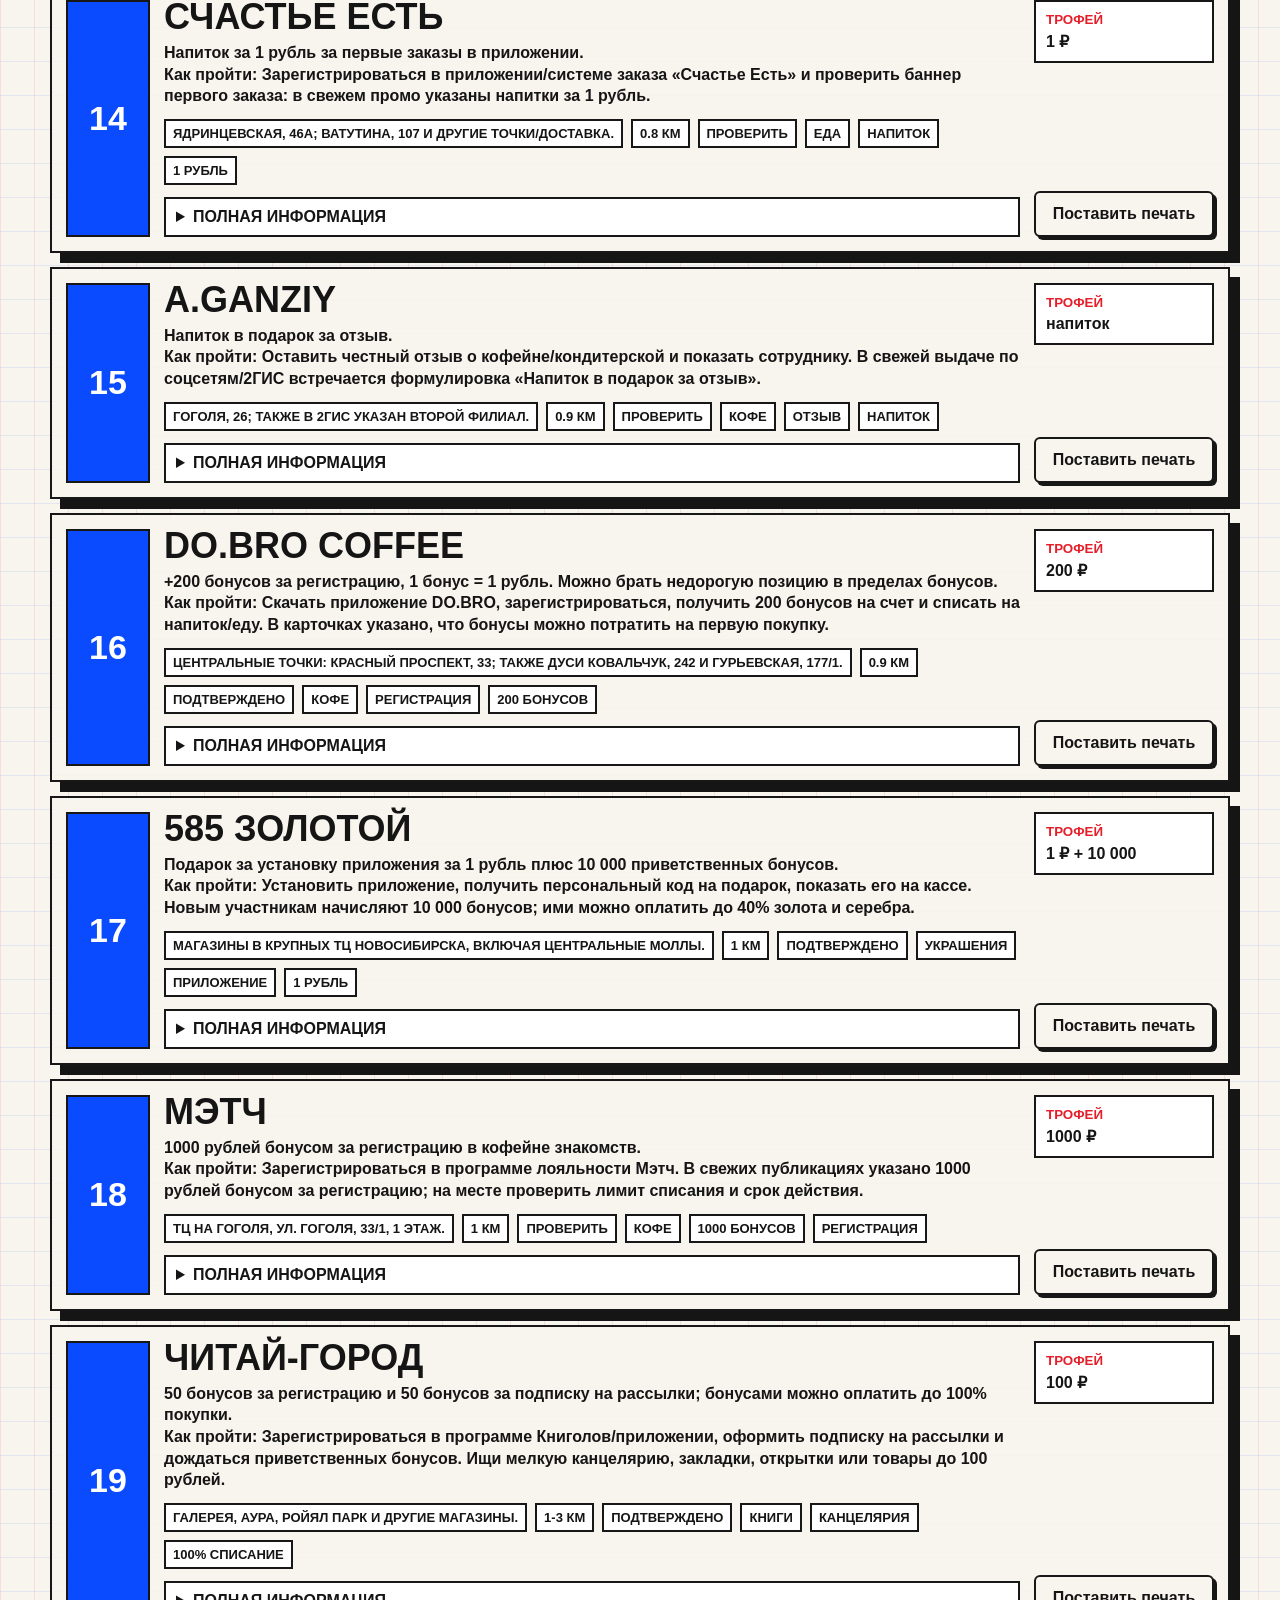
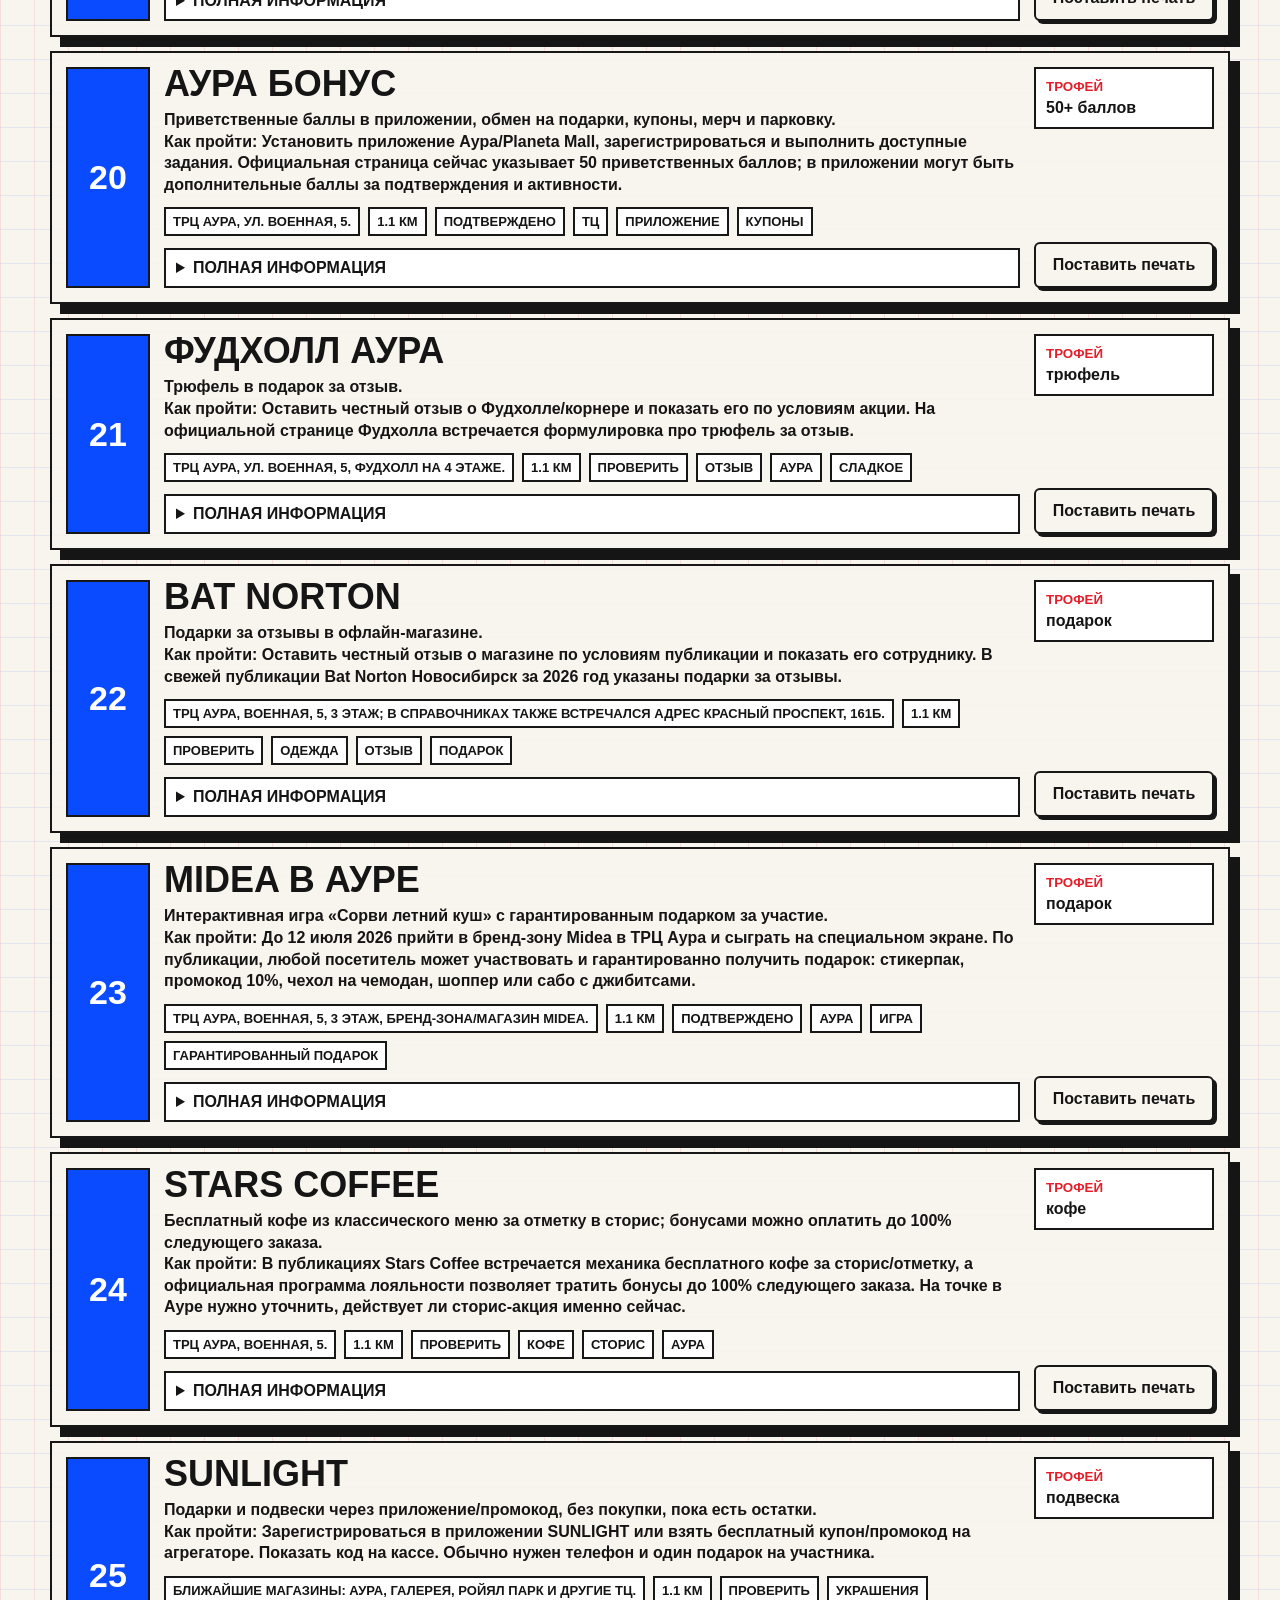
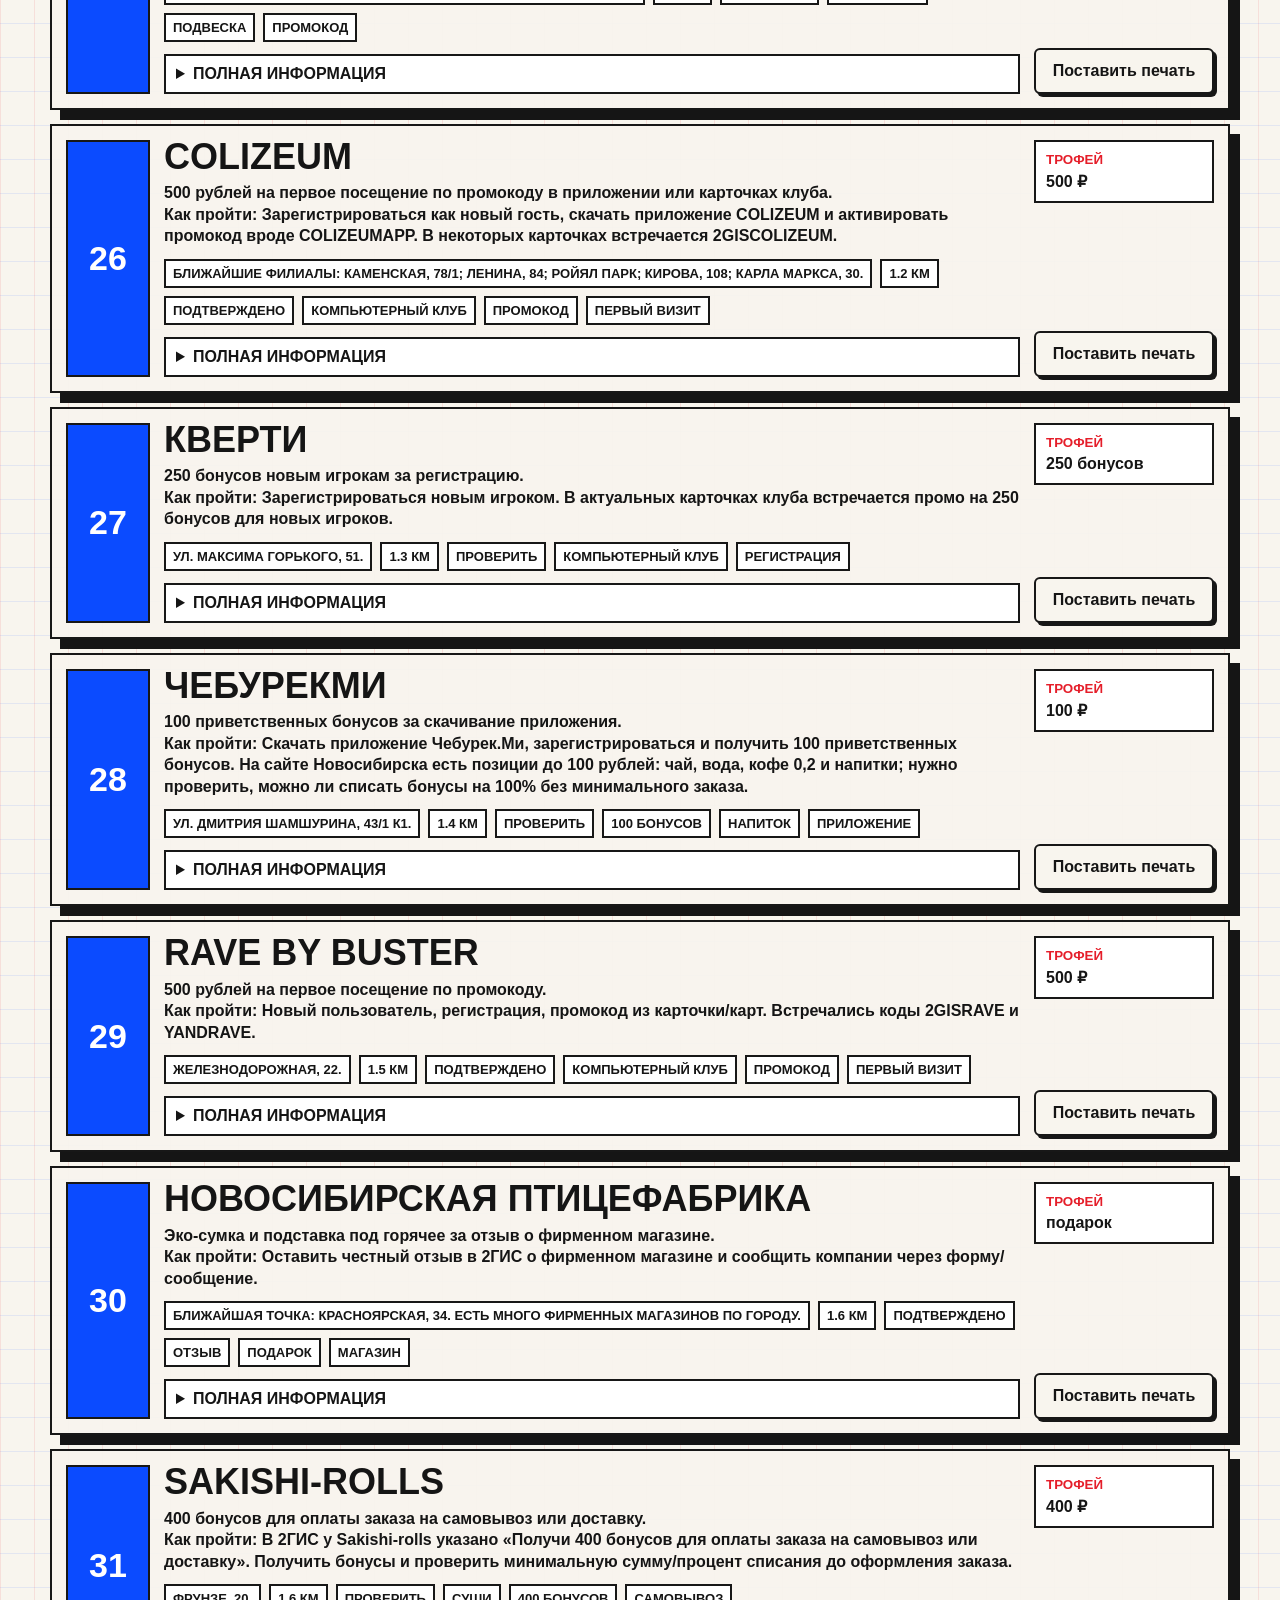
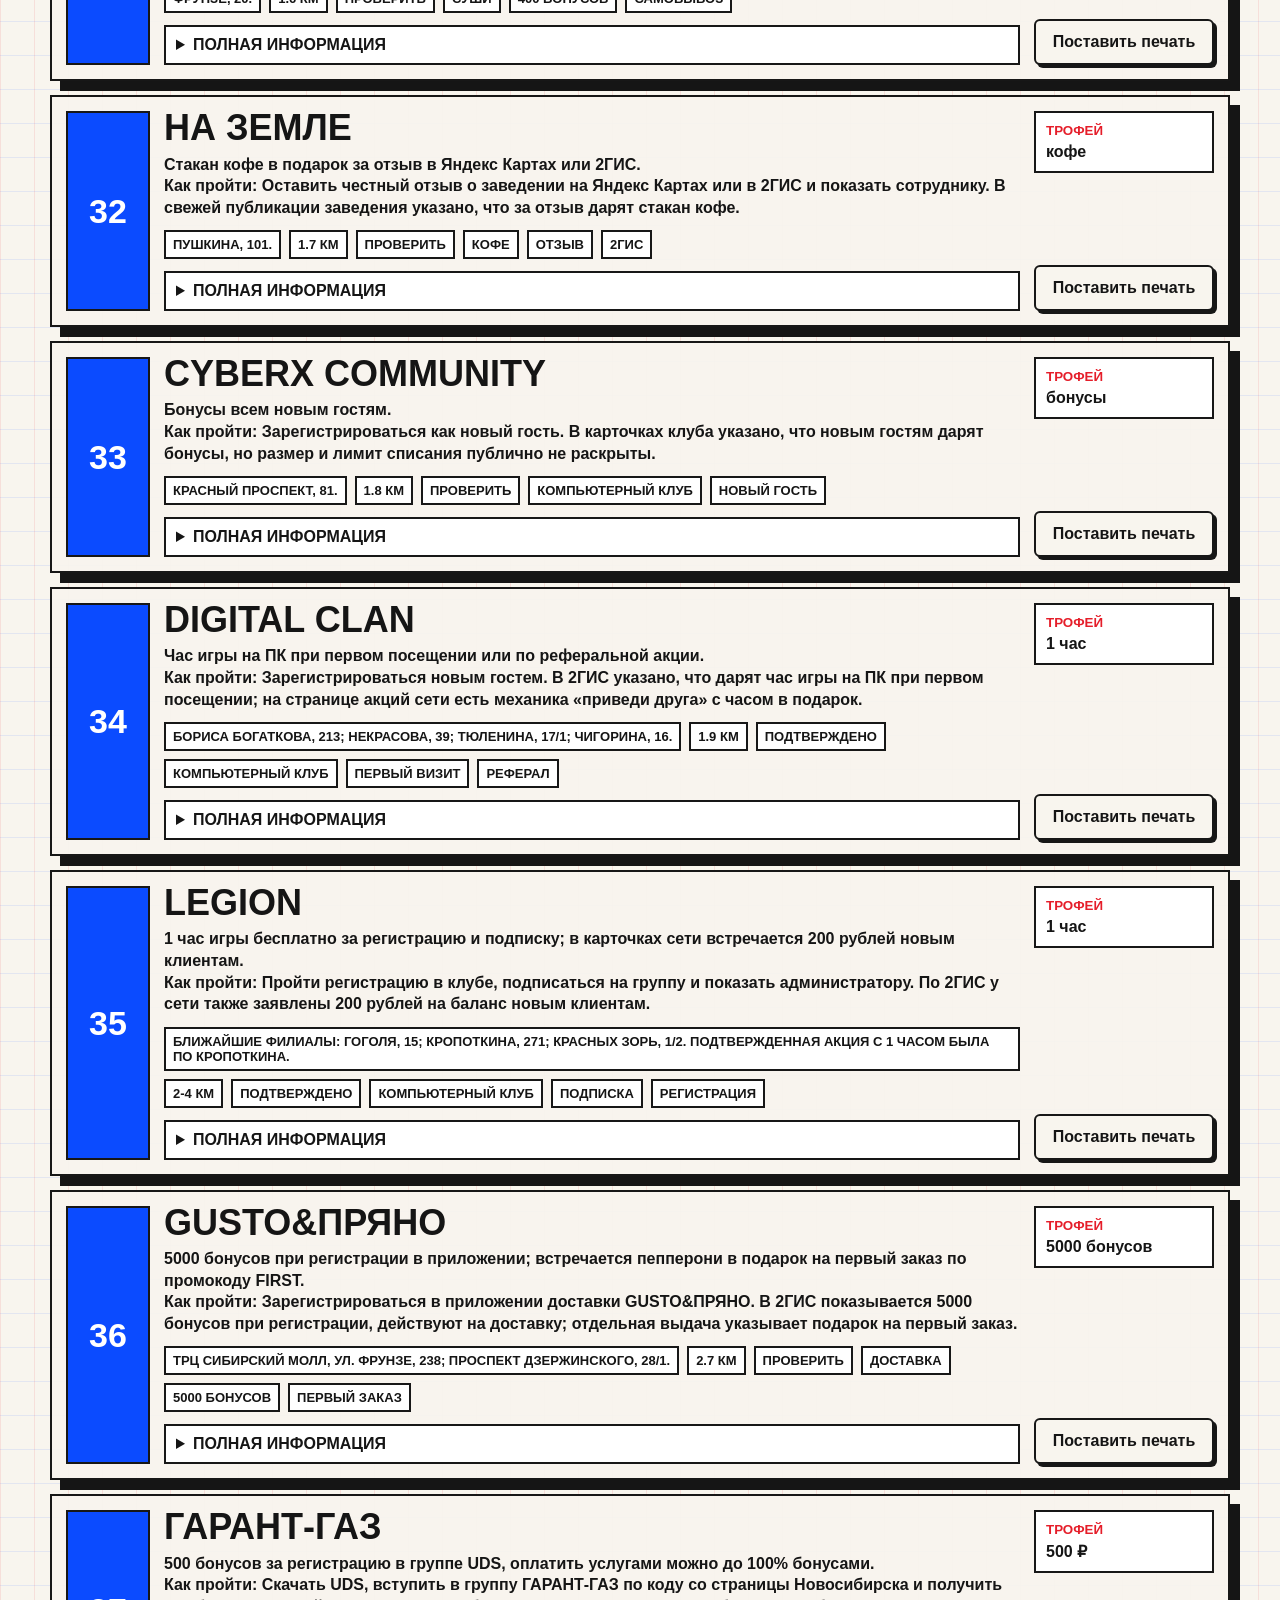
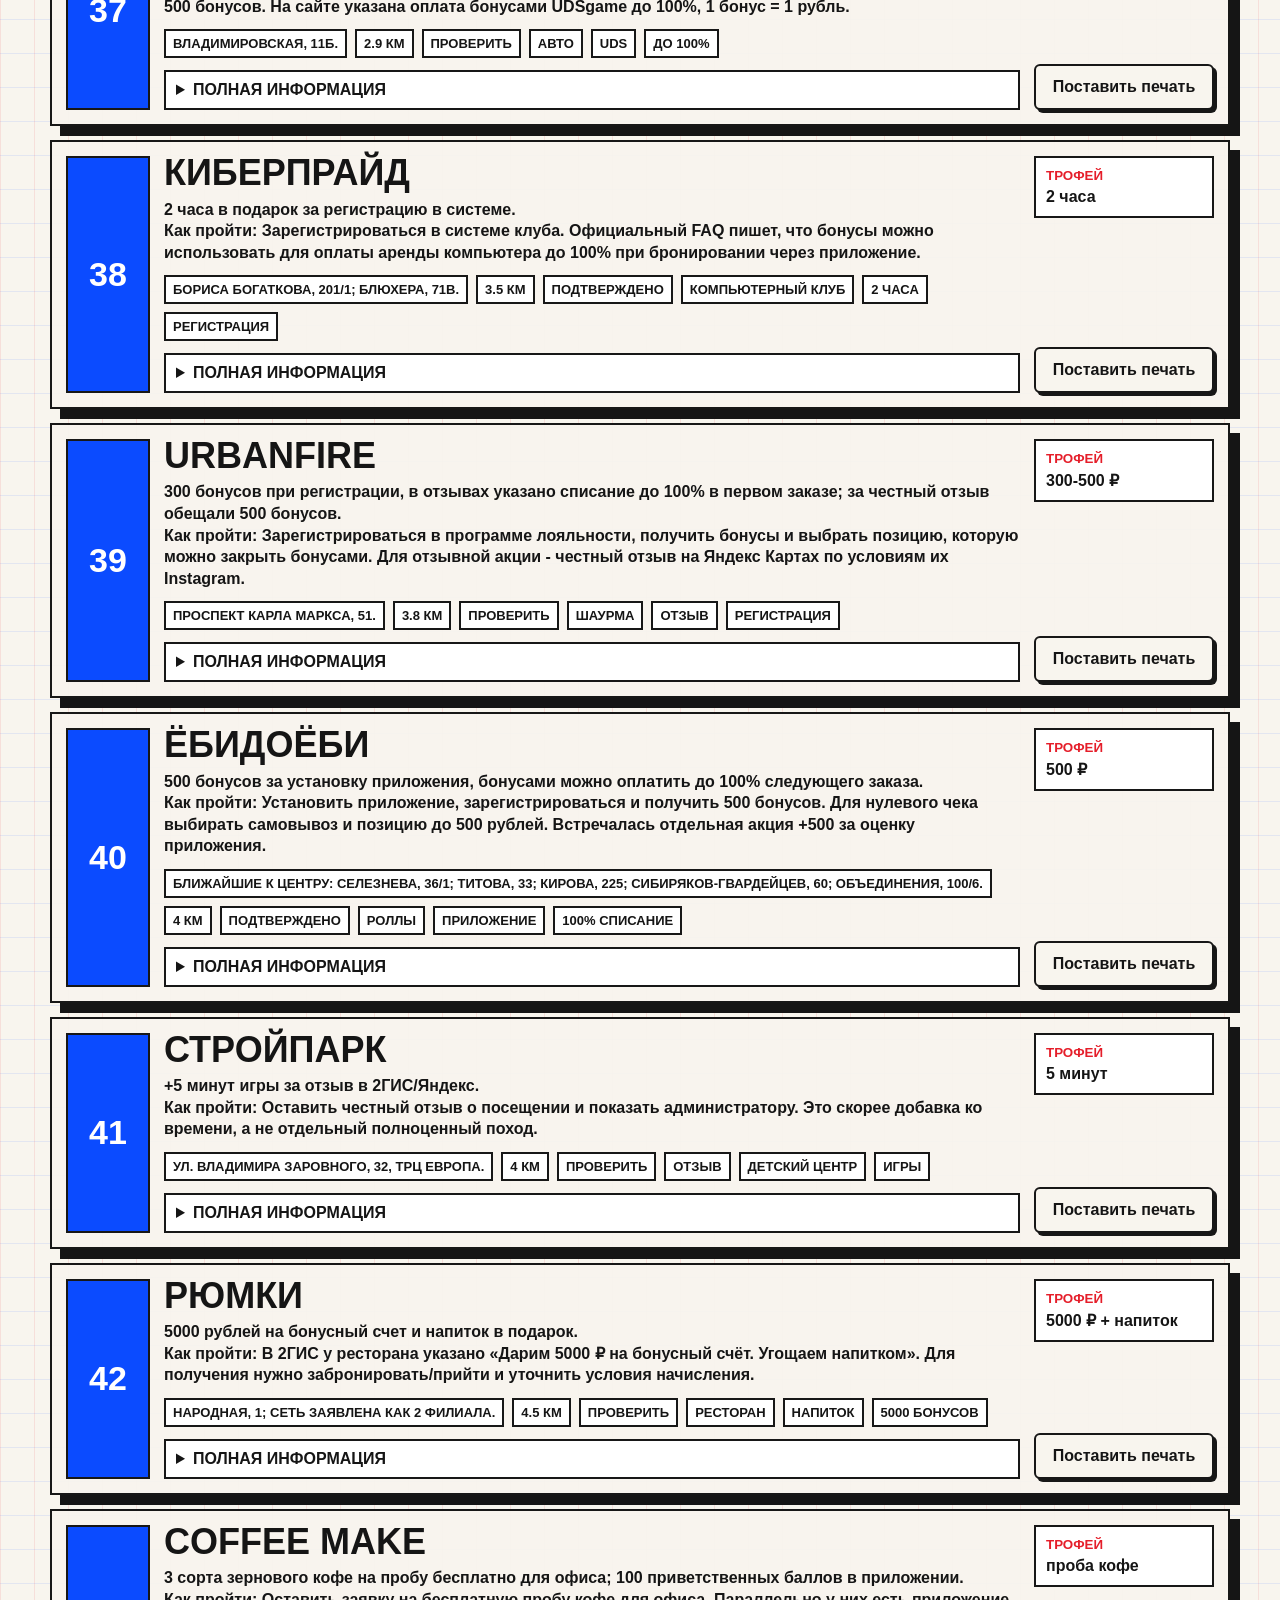
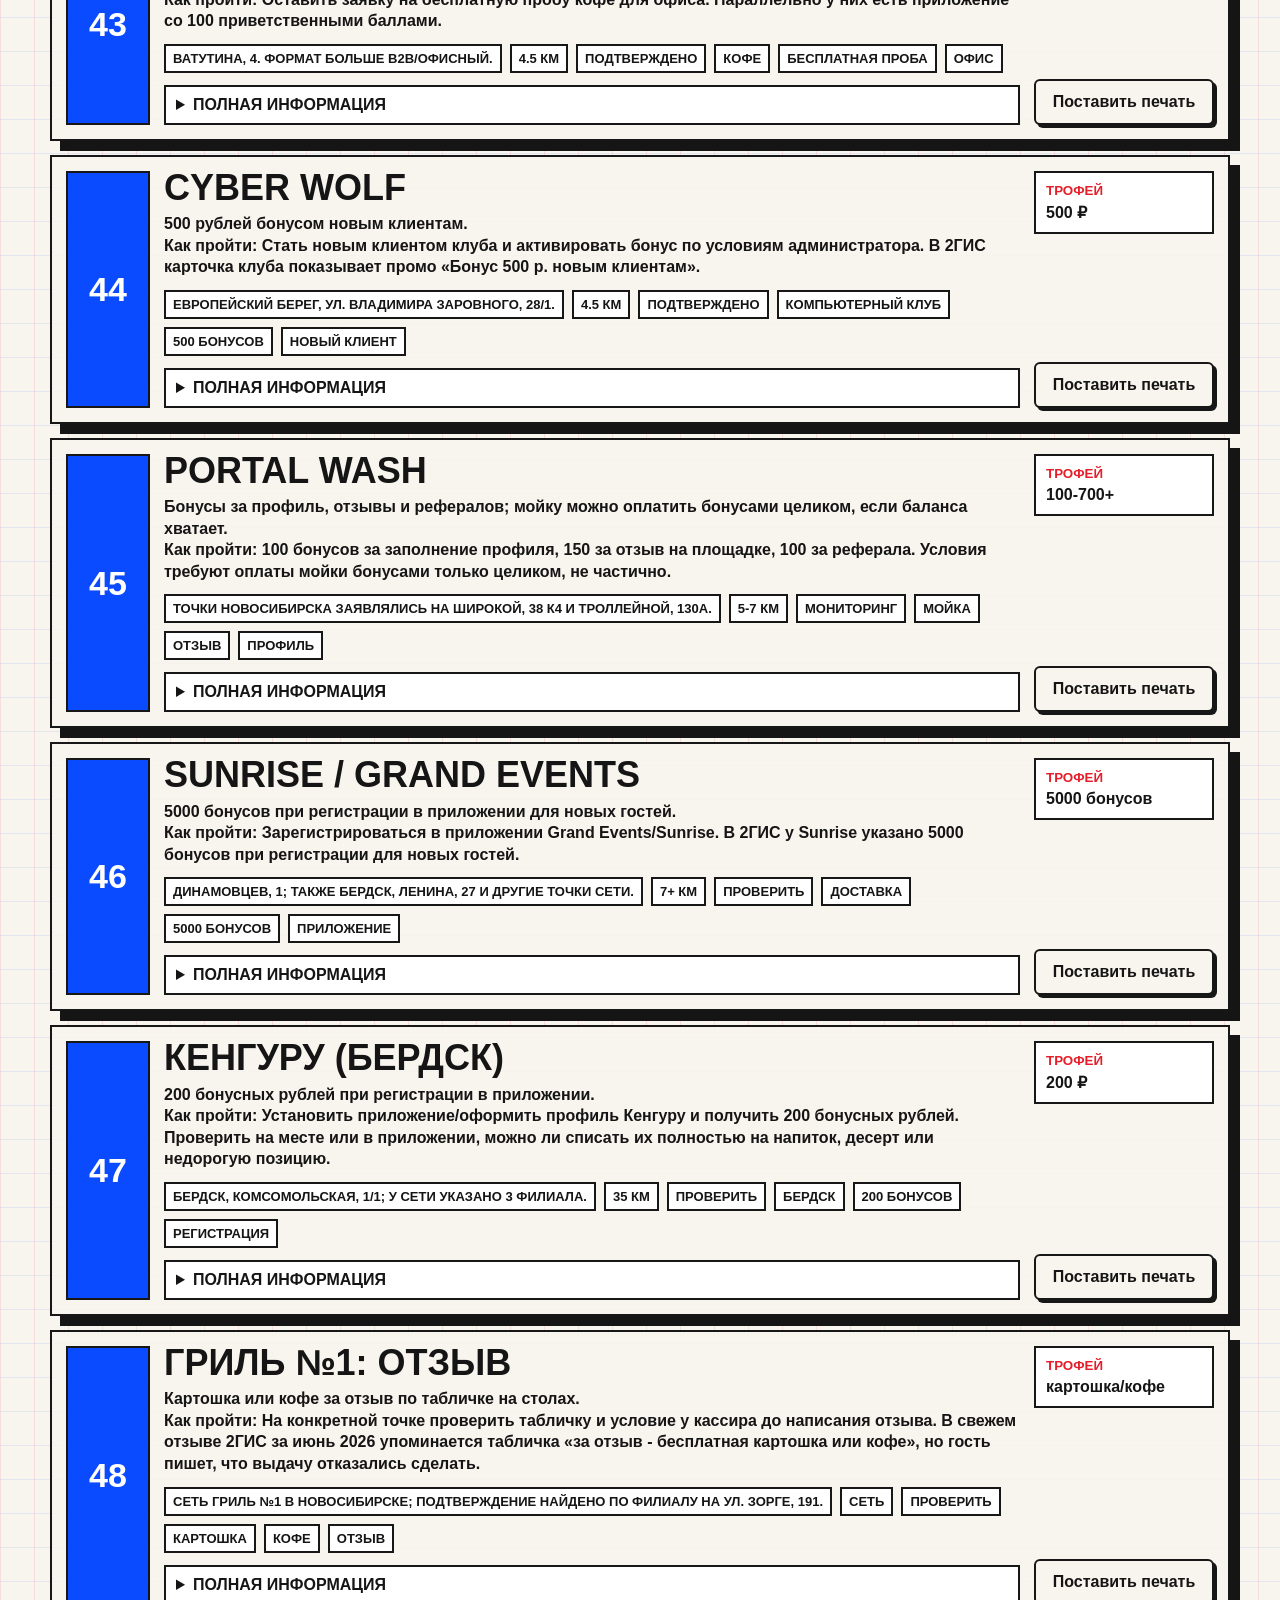
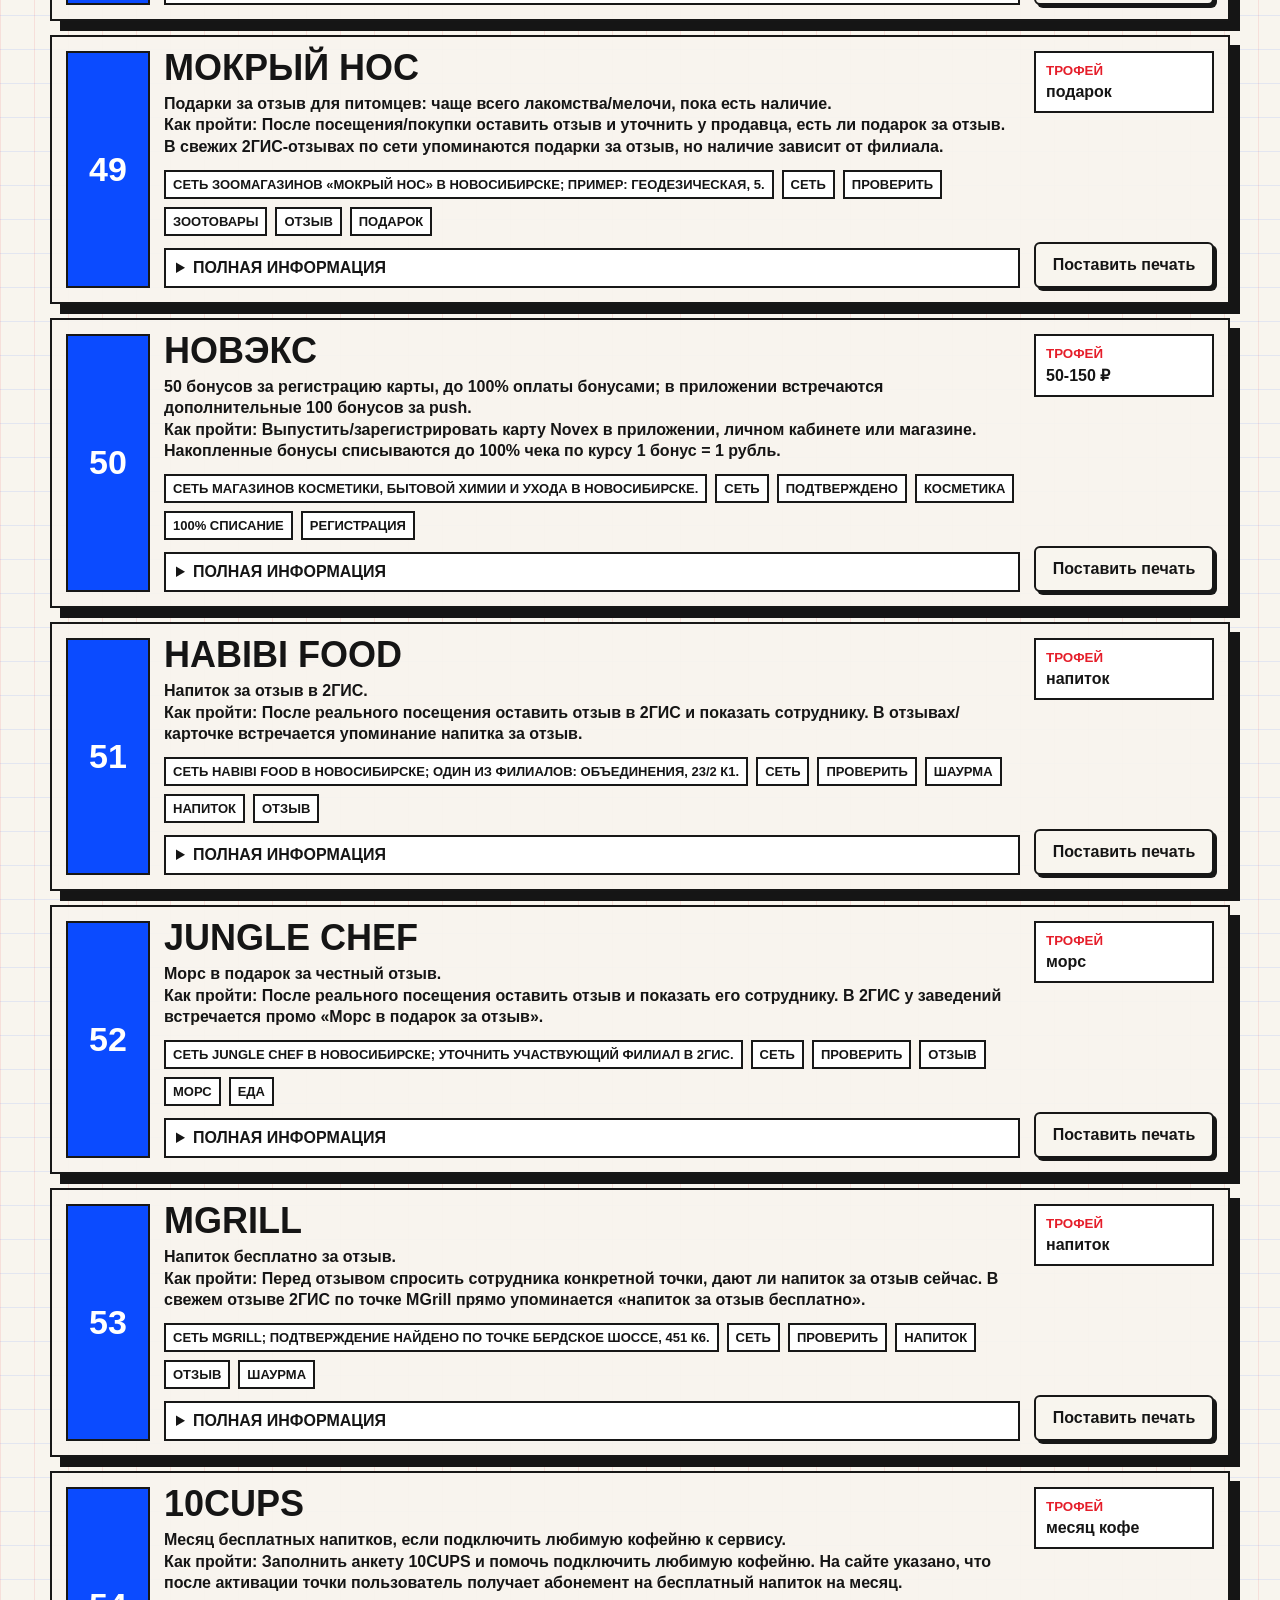
==== commit 3c870ecb: "Show all offers in quest page" ====
--- a/quest.html
+++ b/quest.html
@@ -432,7 +432,7 @@
 
     .modes {
       display: grid;
-      grid-template-columns: repeat(3, 1fr);
+      grid-template-columns: repeat(2, minmax(0, 1fr));
       gap: 10px;
       margin-bottom: 16px;
     }
@@ -446,6 +446,46 @@
       background: var(--red);
       color: white;
       box-shadow: 3px 3px 0 var(--blue);
+    }
+
+    .route-tools {
+      display: grid;
+      grid-template-columns: minmax(0, 1fr) auto;
+      gap: 10px;
+      margin-bottom: 16px;
+      align-items: stretch;
+    }
+
+    .searchbox {
+      width: 100%;
+      min-height: 54px;
+      border: 2px solid var(--line);
+      background: #fff;
+      color: var(--ink);
+      box-shadow: 3px 3px 0 var(--line);
+      border-radius: 6px;
+      padding: 0 14px;
+      font-weight: 900;
+      outline: none;
+    }
+
+    .searchbox:focus {
+      box-shadow: 5px 5px 0 var(--blue);
+    }
+
+    .count-badge {
+      display: grid;
+      place-items: center;
+      min-height: 54px;
+      border: 2px solid var(--line);
+      background: var(--blue);
+      color: white;
+      box-shadow: 3px 3px 0 var(--red);
+      border-radius: 6px;
+      padding: 0 14px;
+      font-weight: 900;
+      text-transform: uppercase;
+      white-space: nowrap;
     }
 
     .route-list {
@@ -490,6 +530,41 @@
       margin: 0;
       line-height: 1.35;
       font-weight: 700;
+    }
+
+    .details {
+      margin-top: 12px;
+      border: 2px solid var(--line);
+      background: #fff;
+    }
+
+    .details summary {
+      padding: 9px 10px;
+      font-weight: 900;
+      text-transform: uppercase;
+    }
+
+    .details-body {
+      display: grid;
+      gap: 9px;
+      padding: 0 10px 10px;
+      font-weight: 700;
+      line-height: 1.35;
+    }
+
+    .links {
+      display: flex;
+      flex-wrap: wrap;
+      gap: 8px;
+    }
+
+    .links a {
+      border: 2px solid var(--line);
+      background: var(--paper-2);
+      padding: 6px 8px;
+      font-weight: 900;
+      text-decoration: none;
+      text-transform: uppercase;
     }
 
     .mini {
@@ -720,7 +795,8 @@
       .brief-grid,
       .modes,
       .inventory,
-      .route-footer {
+      .route-footer,
+      .route-tools {
         grid-template-columns: 1fr;
       }
 
@@ -826,14 +902,18 @@
 
     <section class="section" id="route">
       <div class="section-head">
-        <h2>Маршрут</h2>
-        <p>Выберите темп и отмечайте станции. Прогресс сохраняется в браузере. Точки отсортированы от центра и больших ТЦ к дальним резервам.</p>
+        <h2>Все трофеи</h2>
+        <p>Здесь весь список с основной страницы, но без врачей, тренировок, пробных занятий и событий. Переключайте два окна: чистое бесплатно / 1 ₽ и акции с условиями.</p>
       </div>
 
-      <div class="modes" aria-label="Режим квеста">
-        <button class="mode-button active" type="button" data-mode="soft">Нежно: 4 трофея<br><small>для спокойного свидания</small></button>
-        <button class="mode-button" type="button" data-mode="classic">Классика: 6 трофеев<br><small>день с прогулкой</small></button>
-        <button class="mode-button" type="button" data-mode="hunt">Охота: 9 трофеев<br><small>почти городской спорт</small></button>
+      <div class="modes" aria-label="Окна квеста">
+        <button class="mode-button active" type="button" data-mode="free">Полностью бесплатно / 1 ₽<br><small>без покупки и без спорта/врачей</small></button>
+        <button class="mode-button" type="button" data-mode="deals">Акции<br><small>подарки к заказу, бонусы, купи-получи</small></button>
+      </div>
+
+      <div class="route-tools">
+        <input class="searchbox" id="searchBox" type="search" placeholder="Найти: кофе, бургер, Аура, отзыв, 1 ₽">
+        <div class="count-badge" id="listCount">Загрузка</div>
       </div>
 
       <div class="route-list" id="routeList"></div>
@@ -914,108 +994,6 @@
   </main>
 
   <script>
-    const stops = [
-      {
-        title: "ЛЭТУАЛЬ: первый шифр",
-        place: "Красный проспект, 25 или Аура",
-        distance: "0.3-1 км",
-        reward: "миниатюра / косметика",
-        method: "Установить приложение, зарегистрироваться, открыть подарок или QR и спросить на кассе про наличие.",
-        story: "Это вход в квест: не покупать, а показать код и забрать маленький предмет, если он есть.",
-        tag: "косметика",
-        value: 1,
-        phase: 0
-      },
-      {
-        title: "Сияние без чека",
-        place: "SUNLIGHT или SOKOLOV в центральных ТЦ",
-        distance: "0.7-1.1 км",
-        reward: "подвеска / маленький подарок",
-        method: "Перед выходом найти активный купон, открыть код и проверить наличие подарка в выбранном магазине.",
-        story: "Станция для трофея, который выглядит как настоящая добыча, а не просто скидка.",
-        tag: "украшение",
-        value: 1,
-        phase: 0
-      },
-      {
-        title: "От Зайки: сладкая печать",
-        place: "Чаплыгина, 47",
-        distance: "0.5 км",
-        reward: "моти за честный отзыв",
-        method: "Сначала реально зайти, уточнить акцию, затем оставить честный отзыв в 2ГИС или Яндекс Картах и показать его.",
-        story: "Самая свидательная станция: маленький десерт, короткая остановка и повод улыбнуться.",
-        tag: "десерт",
-        value: 1,
-        phase: 1
-      },
-      {
-        title: "Галерея: пропуск в клуб",
-        place: "ТРЦ Галерея, Гоголя, 13",
-        distance: "0.7 км",
-        reward: "комплимент / баллы в приложении",
-        method: "Установить приложение Галереи, зарегистрироваться и проверить раздел комплиментов.",
-        story: "ТЦ-станция: тут важно не бегать по магазинам, а открыть приложение и найти доступный комплимент.",
-        tag: "ТЦ",
-        value: 1,
-        phase: 2
-      },
-      {
-        title: "Бифи: мясной сейф",
-        place: "Фрунзе, 5",
-        distance: "0.4 км",
-        reward: "до 1000 ₽ на счёт",
-        method: "Уточнить у администратора промо из 2ГИС: как зачисляется счёт и есть ли ограничение на списание.",
-        story: "Сильный кандидат на большой трофей, но только после проверки правил на месте.",
-        tag: "еда",
-        value: 1,
-        phase: 0
-      },
-      {
-        title: "Зелёный стакан",
-        place: "Green House / Millor / A.Ganziy",
-        distance: "0.2-0.9 км",
-        reward: "кофе, стаканчик или бонусы",
-        method: "Выбрать ближайшую кофейню из базы, спросить про отзывный подарок или приветственные бонусы.",
-        story: "Кофейная развилка: не обязательно всё, достаточно одной честной добычи по пути.",
-        tag: "кофе",
-        value: 1,
-        phase: 0
-      },
-      {
-        title: "Аура Бонус: красная зона",
-        place: "ТРЦ Аура, Военная, 5",
-        distance: "1.1 км",
-        reward: "баллы, купон, подарок из каталога",
-        method: "Установить приложение Ауры, зарегистрироваться, проверить задания и доступные подарки.",
-        story: "Главная база квеста: здесь может появиться и купон, и подарок, и отдельная игра.",
-        tag: "приложение",
-        value: 1,
-        phase: 3
-      },
-      {
-        title: "Фудхолл Ауры: десертный протокол",
-        place: "Аура, 4 этаж",
-        distance: "1.1 км",
-        reward: "трюфель / сладкий комплимент",
-        method: "На месте уточнить, какой корнер сейчас выдаёт подарок за отзыв или активность.",
-        story: "Если Аура Бонус молчит, фудхолл часто даёт короткие ручные акции.",
-        tag: "сладкое",
-        value: 1,
-        phase: 3
-      },
-      {
-        title: "Резерв 1 ₽",
-        place: "Бургер Кинг / ХАН БУЗ / ЧебурекМИ",
-        distance: "сеть",
-        reward: "бургер, бууза или напиток",
-        method: "Проверить приложение или Telegram-бот: подходит только вариант за 1 ₽ без другого заказа.",
-        story: "Финальная развилка: если день хочет быть смешнее, доберите символический трофей за один рубль.",
-        tag: "1 рубль",
-        value: 1,
-        phase: 4
-      }
-    ];
-
     const sideMissions = [
       ["Проверка стойки", "В любом ТЦ спросите на стойке информации: “Есть сегодня подарки в приложении или активности без покупки?”"],
       ["Фото-доказательство", "Сделайте одно фото трофея так, будто это улика из городского архива."],
@@ -1024,57 +1002,153 @@
       ["Финальная печать", "В конце дня посчитайте не рубли, а сколько раз удалось обойти “надо что-то купить”."]
     ];
 
-    const modeTargets = {
-      soft: 4,
-      classic: 6,
-      hunt: 9
-    };
-
     const routeList = document.querySelector("#routeList");
     const progressBar = document.querySelector("#progressBar");
     const progressText = document.querySelector("#progressText");
     const scoreText = document.querySelector("#scoreText");
     const rankText = document.querySelector("#rankText");
+    const listCount = document.querySelector("#listCount");
+    const searchBox = document.querySelector("#searchBox");
     const modeButtons = [...document.querySelectorAll(".mode-button")];
     const dots = [...document.querySelectorAll(".route-dot")];
-    const storageKey = "nsk-zero-quest-v1";
-    let state = JSON.parse(localStorage.getItem(storageKey) || '{"done":[],"mode":"soft"}');
+    const storageKey = "nsk-zero-quest-v2";
+    let allItems = [];
+    let state = JSON.parse(localStorage.getItem(storageKey) || '{"done":[],"mode":"free","query":""}');
+    if (!["free", "deals"].includes(state.mode)) state.mode = "free";
+    if (!Array.isArray(state.done)) state.done = [];
+    searchBox.value = state.query || "";
 
     function save() {
       localStorage.setItem(storageKey, JSON.stringify(state));
     }
 
-    function target() {
-      return modeTargets[state.mode] || modeTargets.soft;
-    }
-
     function rank(done) {
-      if (done >= 9) return "Ранг: легенда";
-      if (done >= 6) return "Ранг: охотники";
-      if (done >= 4) return "Ранг: свидание собрано";
+      if (done >= 50) return "Ранг: городская легенда";
+      if (done >= 25) return "Ранг: охотники за нулём";
+      if (done >= 10) return "Ранг: свидание собрано";
       if (done >= 1) return "Ранг: след найден";
       return "Ранг: разведка";
     }
 
+    function escapeHtml(value) {
+      return String(value ?? "")
+        .replaceAll("&", "&amp;")
+        .replaceAll("<", "&lt;")
+        .replaceAll(">", "&gt;")
+        .replaceAll('"', "&quot;")
+        .replaceAll("'", "&#039;");
+    }
+
+    function normalize(text) {
+      return String(text ?? "").toLowerCase().replaceAll("ё", "е");
+    }
+
+    function itemId(item) {
+      return `${item.mode}:${item.name}:${item.address}`.replace(/\s+/g, " ").trim();
+    }
+
+    function distanceRank(item) {
+      const text = normalize(item.distance);
+      if (text.includes("центр")) return .45;
+      if (text.includes("развлечения")) return 3.5;
+      if (text.includes("агрегатор")) return 30;
+      if (text.includes("по адресу")) return 55;
+      if (text.includes("сеть")) return 70;
+      if (text.includes("онлайн")) return 90;
+      const match = text.match(/(\d+(?:[.,]\d+)?)/);
+      return match ? Number(match[1].replace(",", ".")) : 60;
+    }
+
+    function phaseForItem(item) {
+      const rankValue = distanceRank(item);
+      if (rankValue <= .6) return 0;
+      if (rankValue <= 1) return 1;
+      if (rankValue <= 1.5) return 2;
+      if (rankValue <= 8) return 3;
+      return 4;
+    }
+
+    function modeName(mode) {
+      return mode === "free" ? "бесплатно / 1 ₽" : "акции";
+    }
+
+    function statusName(status) {
+      return {
+        confirmed: "подтверждено",
+        verify: "проверить",
+        soon: "мониторинг"
+      }[status] || status || "проверить";
+    }
+
+    function baseItems() {
+      return allItems
+        .filter((item) => item.category !== "activities" && item.mode === state.mode)
+        .sort((a, b) => distanceRank(a) - distanceRank(b) || a.name.localeCompare(b.name, "ru"));
+    }
+
+    function visibleItems() {
+      const query = normalize(state.query);
+      return baseItems().filter((item) => {
+        if (!query) return true;
+        const haystack = normalize([
+          item.name,
+          item.gift,
+          item.amount,
+          item.address,
+          item.conditions,
+          item.note,
+          (item.tags || []).join(" ")
+        ].join(" "));
+        return haystack.includes(query);
+      });
+    }
+
     function renderStops() {
-      routeList.innerHTML = stops.map((stop, index) => {
-        const done = state.done.includes(index);
+      const items = visibleItems();
+      if (!allItems.length) {
+        routeList.innerHTML = '<article class="stop"><div class="number">...</div><div><h3>Загружаю базу</h3><p>Подтягиваю все карточки из основного списка.</p></div><div class="stop-side"><div class="reward"><small>Статус</small>загрузка</div></div></article>';
+        return;
+      }
+
+      if (!items.length) {
+        routeList.innerHTML = '<article class="stop"><div class="number">0</div><div><h3>Ничего не найдено</h3><p>Попробуйте другое слово в поиске или переключите окно квеста.</p></div><div class="stop-side"><div class="reward"><small>Фильтр</small>пусто</div></div></article>';
+        return;
+      }
+
+      routeList.innerHTML = items.map((item, index) => {
+        const id = itemId(item);
+        const done = state.done.includes(id);
+        const links = (item.links || []).map((link) => {
+          const label = escapeHtml(link[0]);
+          const href = escapeHtml(link[1]);
+          return `<a href="${href}" target="_blank" rel="noreferrer">${label}</a>`;
+        }).join("");
+        const tags = (item.tags || []).slice(0, 5).map((tag) => `<span>${escapeHtml(tag)}</span>`).join("");
         return `
-          <article class="stop ${done ? "done" : ""}" data-index="${index}">
+          <article class="stop ${done ? "done" : ""}" data-id="${escapeHtml(id)}" data-index="${index}">
             <div class="number">${String(index + 1).padStart(2, "0")}</div>
             <div>
-              <h3>${stop.title}</h3>
-              <p>${stop.story}</p>
-              <p><strong>Как пройти:</strong> ${stop.method}</p>
+              <h3>${escapeHtml(item.name)}</h3>
+              <p>${escapeHtml(item.gift)}</p>
+              <p><strong>Как пройти:</strong> ${escapeHtml(item.conditions)}</p>
               <div class="mini">
-                <span>${stop.place}</span>
-                <span>${stop.distance}</span>
-                <span>${stop.tag}</span>
+                <span>${escapeHtml(item.address)}</span>
+                <span>${escapeHtml(item.distance)}</span>
+                <span>${escapeHtml(statusName(item.status))}</span>
+                ${tags}
               </div>
+              <details class="details">
+                <summary>Полная информация</summary>
+                <div class="details-body">
+                  <div><strong>Условия:</strong> ${escapeHtml(item.conditions)}</div>
+                  <div><strong>Заметка:</strong> ${escapeHtml(item.note || "Перед походом проверить наличие и срок акции.")}</div>
+                  <div class="links">${links || "<span>Источник в основной базе</span>"}</div>
+                </div>
+              </details>
             </div>
             <div class="stop-side">
-              <div class="reward"><small>Трофей</small>${stop.reward}</div>
-              <button class="check-button" type="button" data-check="${index}">${done ? "Печать стоит" : "Поставить печать"}</button>
+              <div class="reward"><small>Трофей</small>${escapeHtml(item.amount || item.gift)}</div>
+              <button class="check-button" type="button" data-check="${escapeHtml(id)}">${done ? "Печать стоит" : "Поставить печать"}</button>
             </div>
           </article>
         `;
@@ -1082,11 +1156,11 @@
 
       routeList.querySelectorAll("[data-check]").forEach((button) => {
         button.addEventListener("click", () => {
-          const index = Number(button.dataset.check);
-          if (state.done.includes(index)) {
-            state.done = state.done.filter((item) => item !== index);
+          const id = button.dataset.check;
+          if (state.done.includes(id)) {
+            state.done = state.done.filter((item) => item !== id);
           } else {
-            state.done.push(index);
+            state.done.push(id);
           }
           save();
           render();
@@ -1100,33 +1174,45 @@
     }
 
     function setActiveDot(stopIndex) {
-      const phase = stops[stopIndex]?.phase ?? 0;
+      const item = visibleItems()[stopIndex];
+      const phase = item ? phaseForItem(item) : 0;
       dots.forEach((dot) => dot.classList.toggle("active", Number(dot.dataset.dot) === phase));
     }
 
     function renderProgress() {
-      const done = state.done.length;
-      const need = target();
-      const pct = Math.min(100, Math.round((done / need) * 100));
+      const total = baseItems().length;
+      const visible = visibleItems().length;
+      const doneInMode = baseItems().filter((item) => state.done.includes(itemId(item))).length;
+      const doneAll = allItems.filter((item) => item.category !== "activities" && state.done.includes(itemId(item))).length;
+      const need = Math.max(total, 1);
+      const pct = Math.min(100, Math.round((doneInMode / need) * 100));
       progressBar.style.width = `${pct}%`;
-      progressText.textContent = `${done} из ${need} трофеев`;
-      scoreText.innerHTML = `${done}<br>собрано`;
-      rankText.textContent = rank(done);
+      progressText.textContent = `${doneInMode} из ${total} (${modeName(state.mode)})`;
+      scoreText.innerHTML = `${doneAll}<br>собрано`;
+      rankText.textContent = rank(doneAll);
+      listCount.textContent = `${visible} / ${total}`;
       modeButtons.forEach((button) => button.classList.toggle("active", button.dataset.mode === state.mode));
     }
 
     function render() {
       renderStops();
       renderProgress();
-      setActiveDot(state.done.at(-1) ?? 0);
+      const activeIndex = visibleItems().findIndex((item) => state.done.includes(itemId(item)));
+      setActiveDot(activeIndex >= 0 ? activeIndex : 0);
     }
 
     modeButtons.forEach((button) => {
       button.addEventListener("click", () => {
         state.mode = button.dataset.mode;
         save();
-        renderProgress();
+        render();
       });
+    });
+
+    searchBox.addEventListener("input", () => {
+      state.query = searchBox.value.trim();
+      save();
+      render();
     });
 
     document.querySelector("#sideButton").addEventListener("click", () => {
@@ -1136,7 +1222,9 @@
     });
 
     document.querySelector("#copyButton").addEventListener("click", async () => {
-      const text = "План: свидание-квест “Операция Ноль рублей”. Идём по центру, проверяем ЛЭТУАЛЬ, украшение по купону, сладкую станцию, Галерею, Ауру и резерв за 1 ₽. Бюджет: 0 рублей, цель: собрать трофеи и историю.";
+      const freeCount = allItems.filter((item) => item.mode === "free" && item.category !== "activities").length;
+      const dealsCount = allItems.filter((item) => item.mode === "deals" && item.category !== "activities").length;
+      const text = `План: свидание-квест “Операция Ноль рублей”. На странице есть ${freeCount} бесплатных/1 ₽ трофеев и ${dealsCount} акций без врачей и спорта. Идём от центра, проверяем условия, собираем печати и не покупаем лишнего.`;
       try {
         await navigator.clipboard.writeText(text);
         document.querySelector("#copyStatus").textContent = "Скопировано. Можно отправлять как приглашение.";
@@ -1144,6 +1232,20 @@
         document.querySelector("#copyStatus").textContent = text;
       }
     });
+
+    async function loadItems() {
+      try {
+        const response = await fetch("./index.html", { cache: "no-store" });
+        const html = await response.text();
+        const match = html.match(/const items = (\[[\s\S]*?\n    \]);/);
+        if (!match) throw new Error("items not found");
+        allItems = Function(`"use strict"; return (${match[1]});`)();
+        render();
+      } catch (error) {
+        routeList.innerHTML = `<article class="stop"><div class="number">!</div><div><h3>База не загрузилась</h3><p>Откройте страницу через сайт GitHub Pages или обновите вкладку. Ошибка: ${escapeHtml(error.message)}</p></div><div class="stop-side"><div class="reward"><small>Статус</small>нужна перезагрузка</div></div></article>`;
+        listCount.textContent = "ошибка";
+      }
+    }
 
     const cursor = document.querySelector("#cursor");
     window.addEventListener("pointermove", (event) => {
@@ -1165,6 +1267,7 @@
     });
 
     render();
+    loadItems();
   </script>
 </body>
 </html>
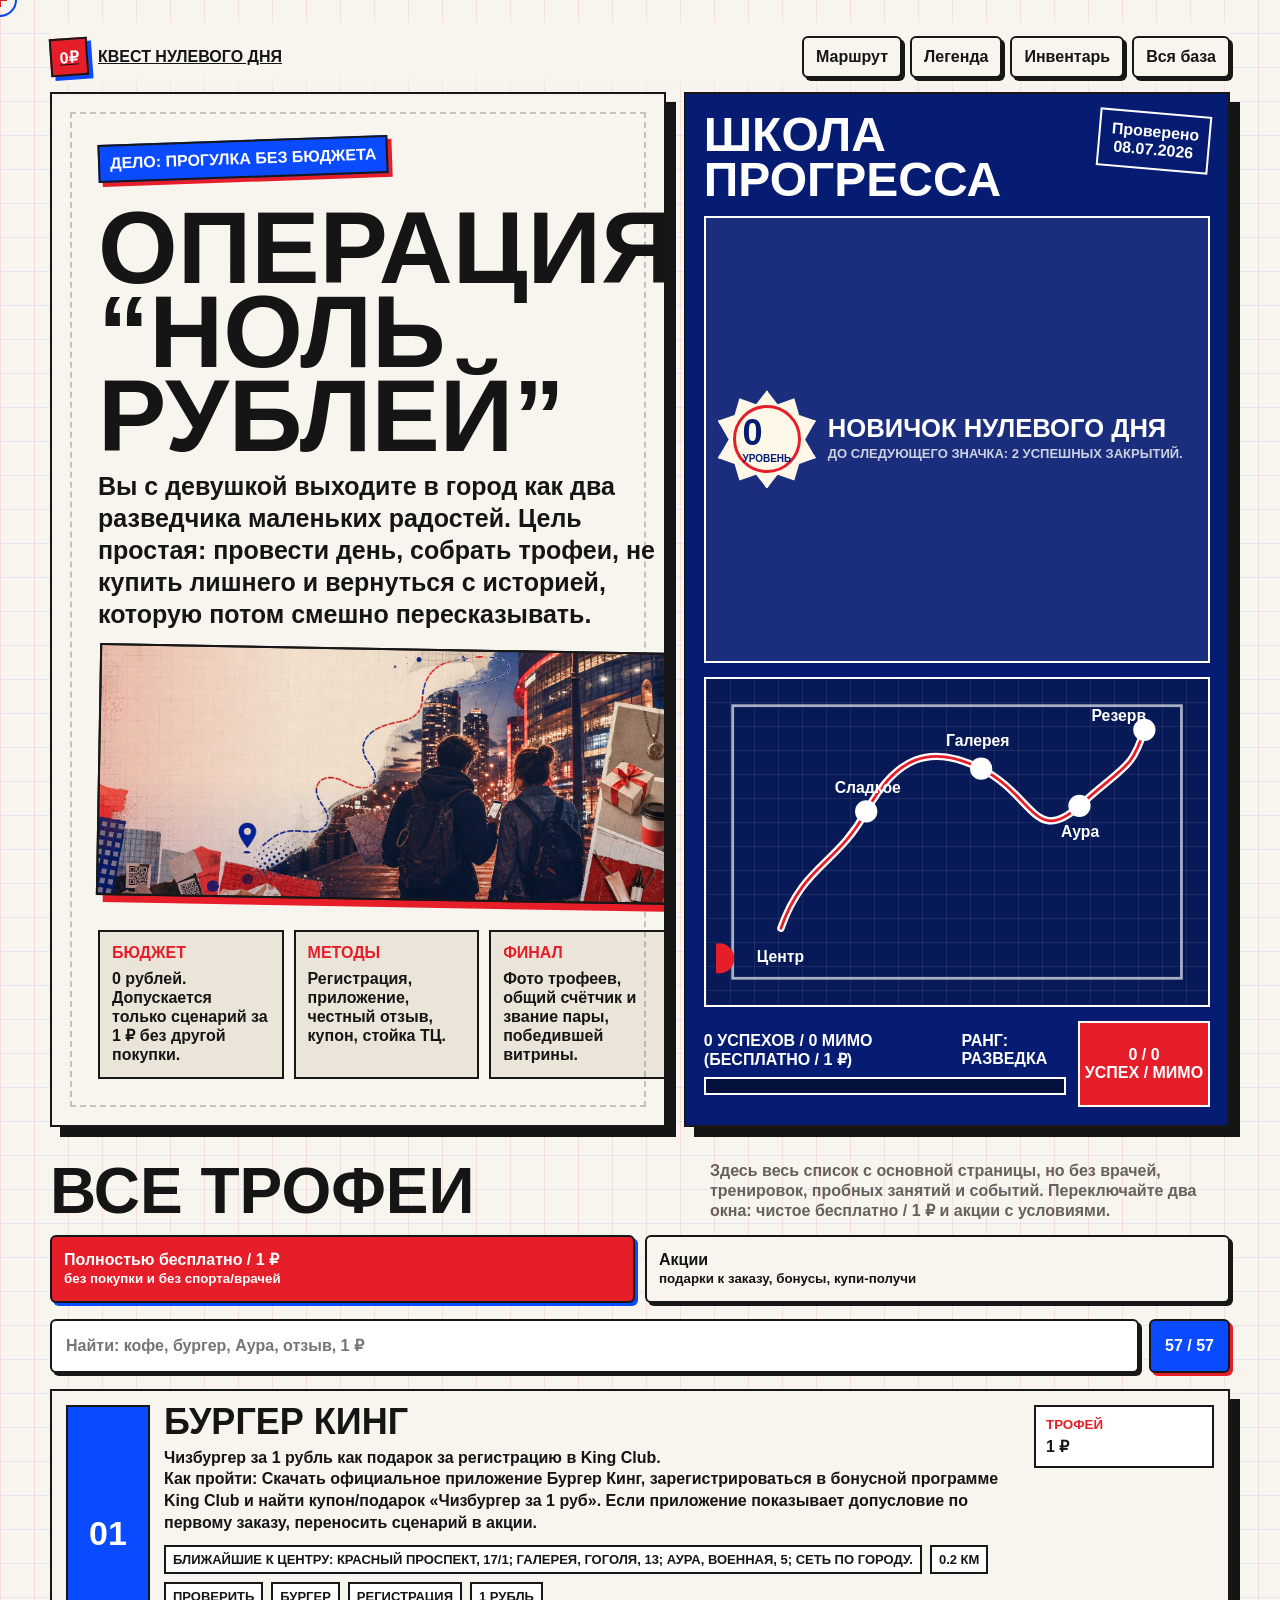
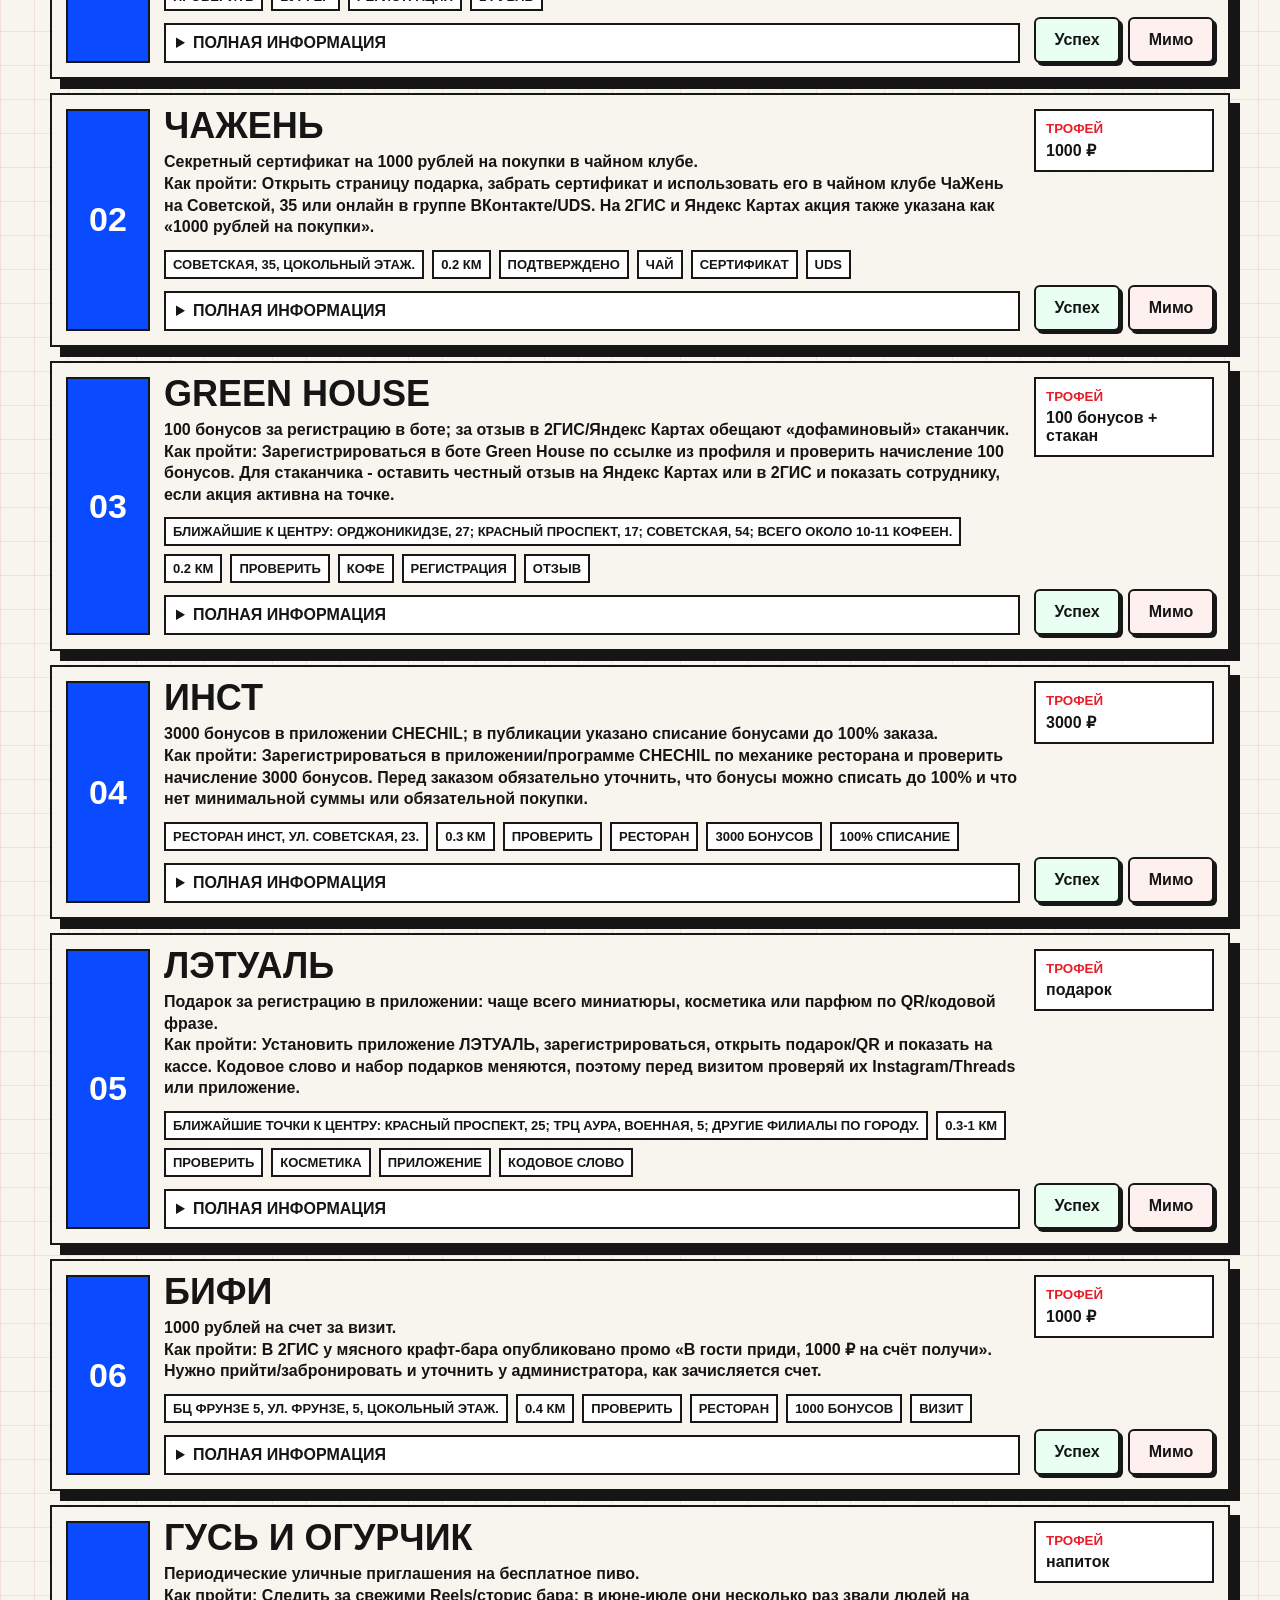
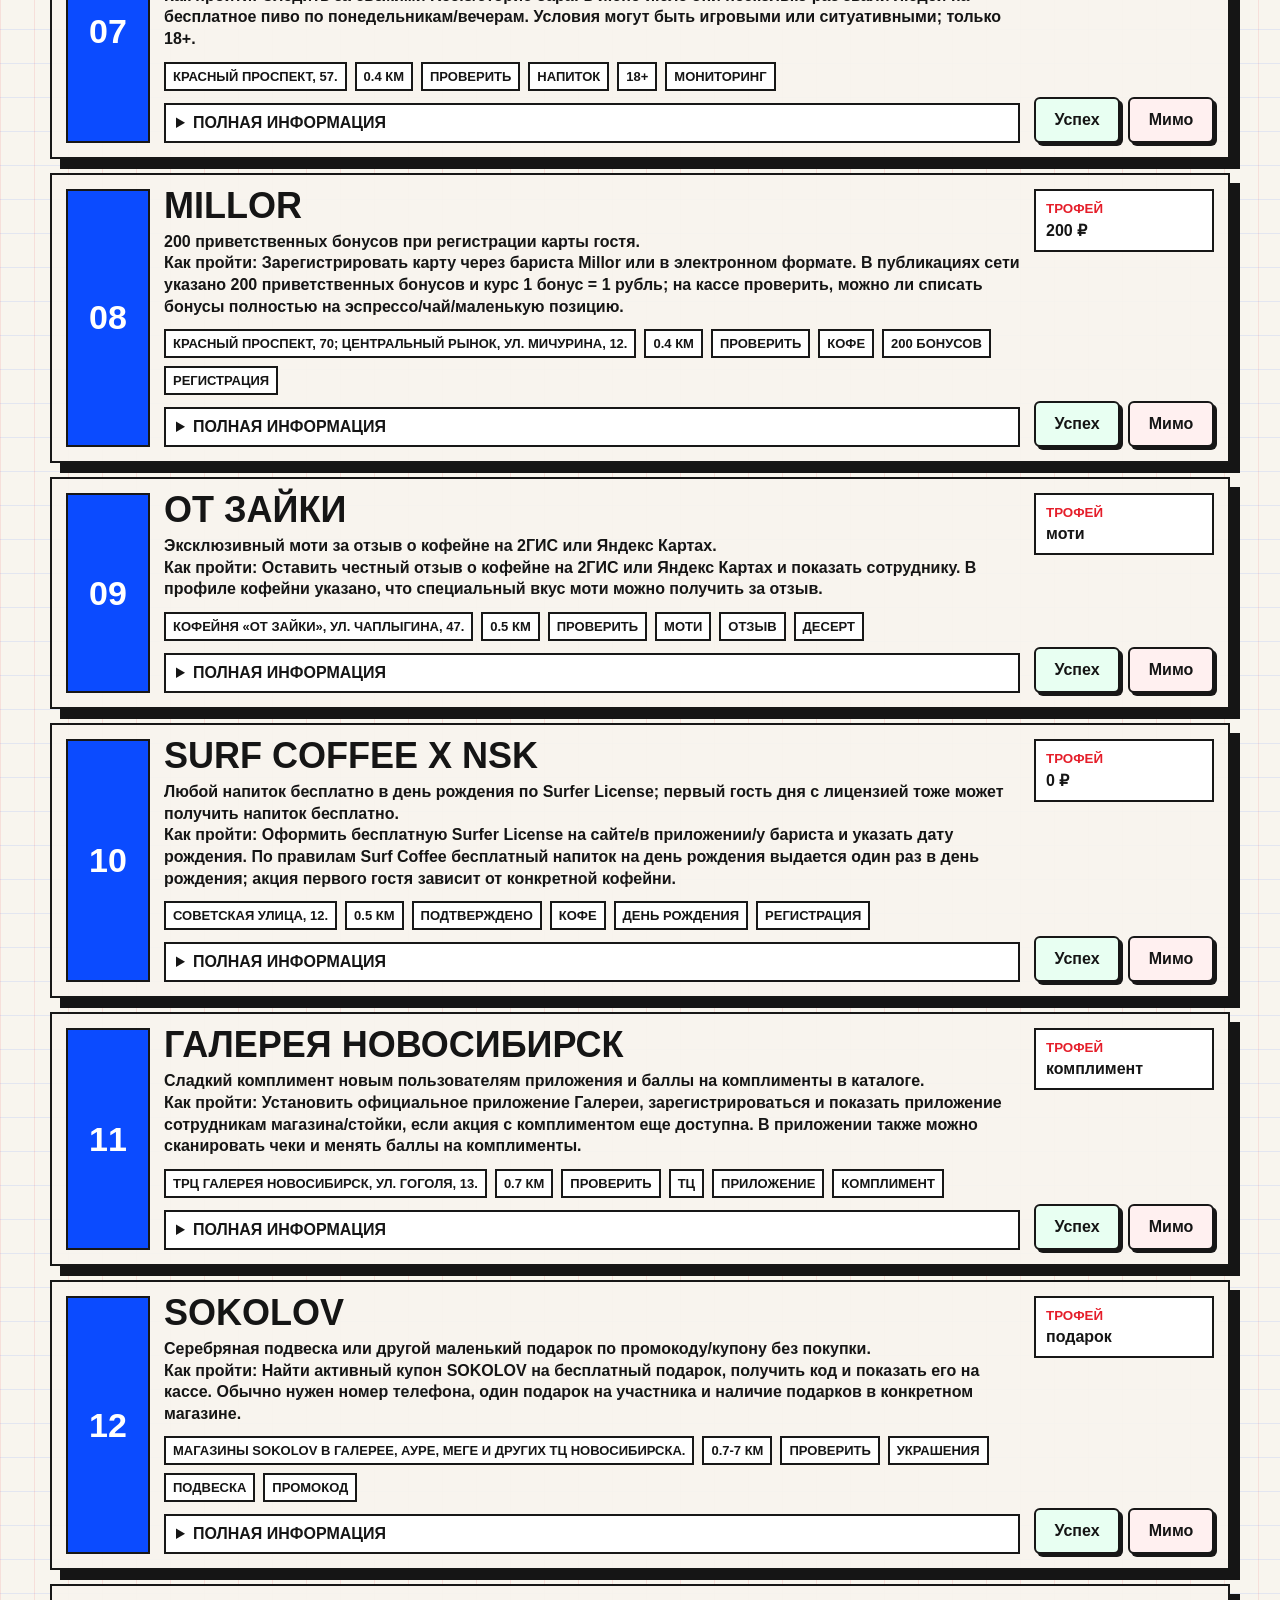
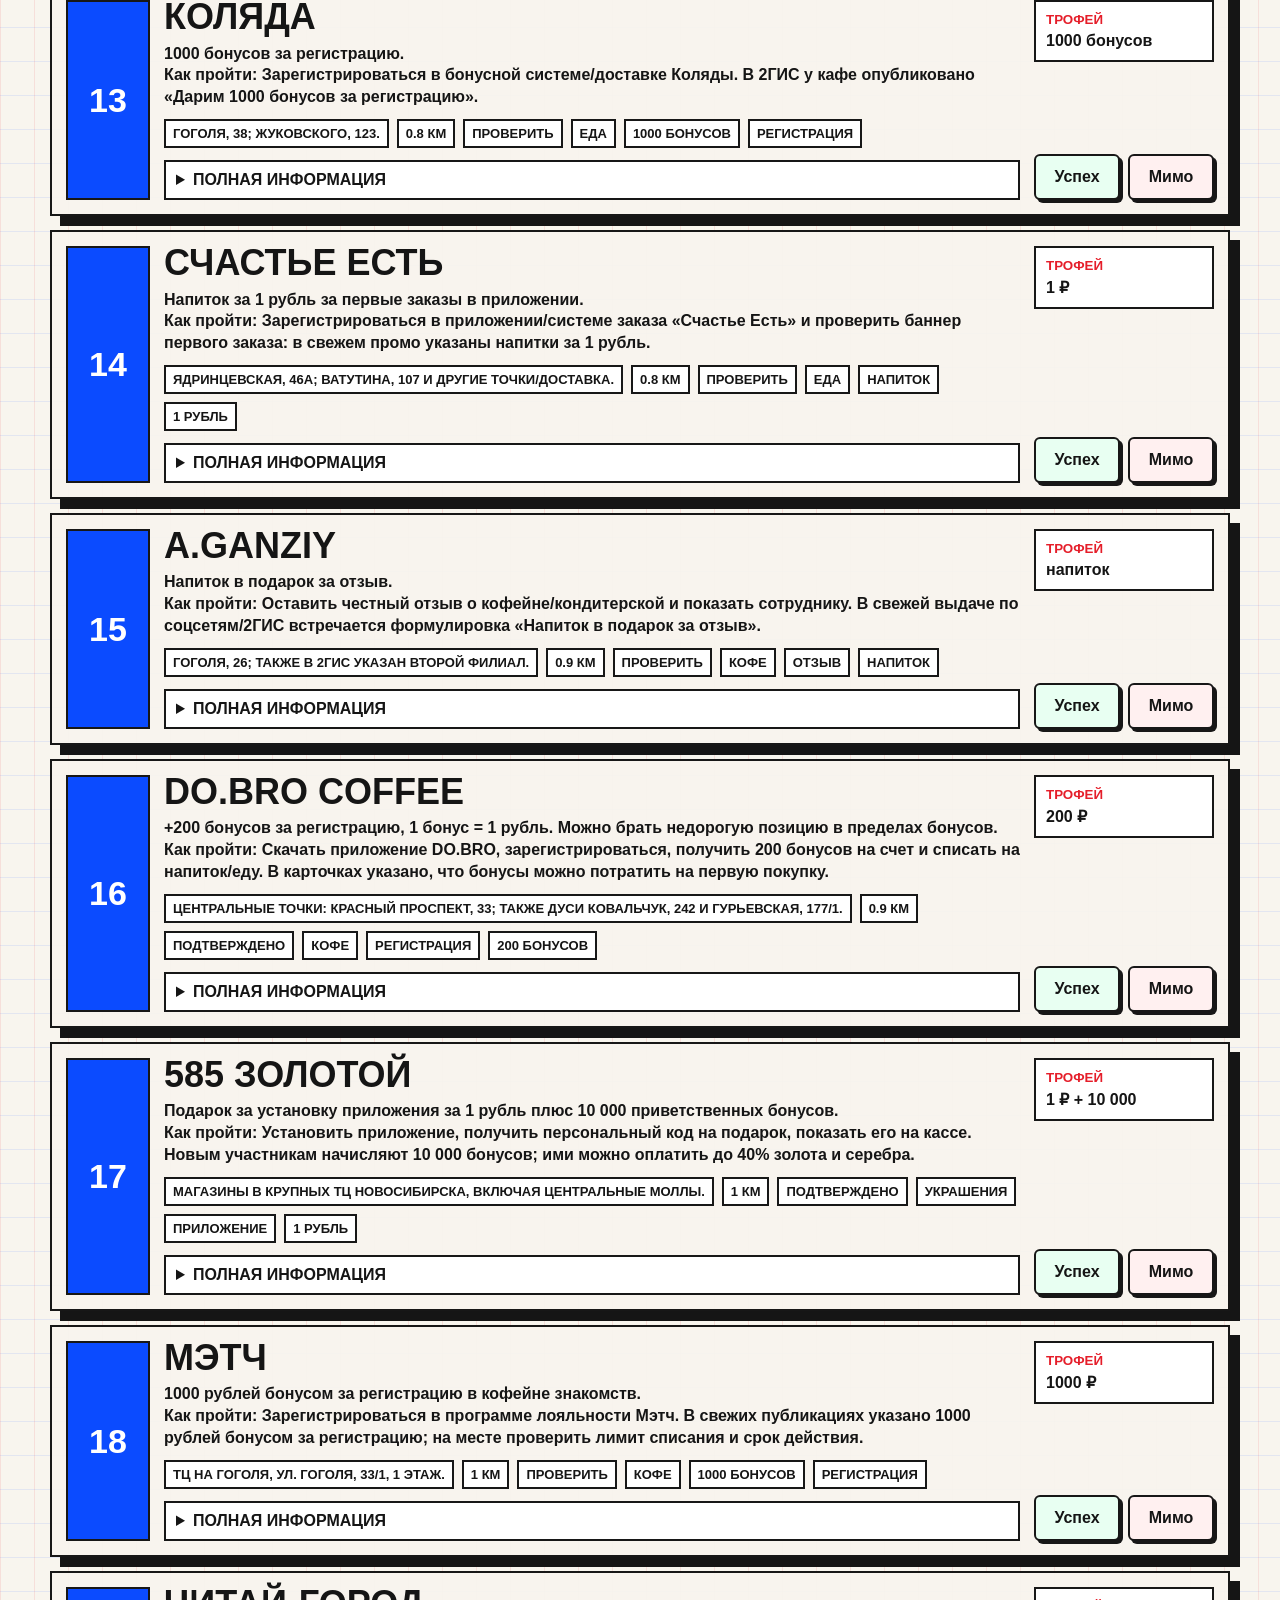
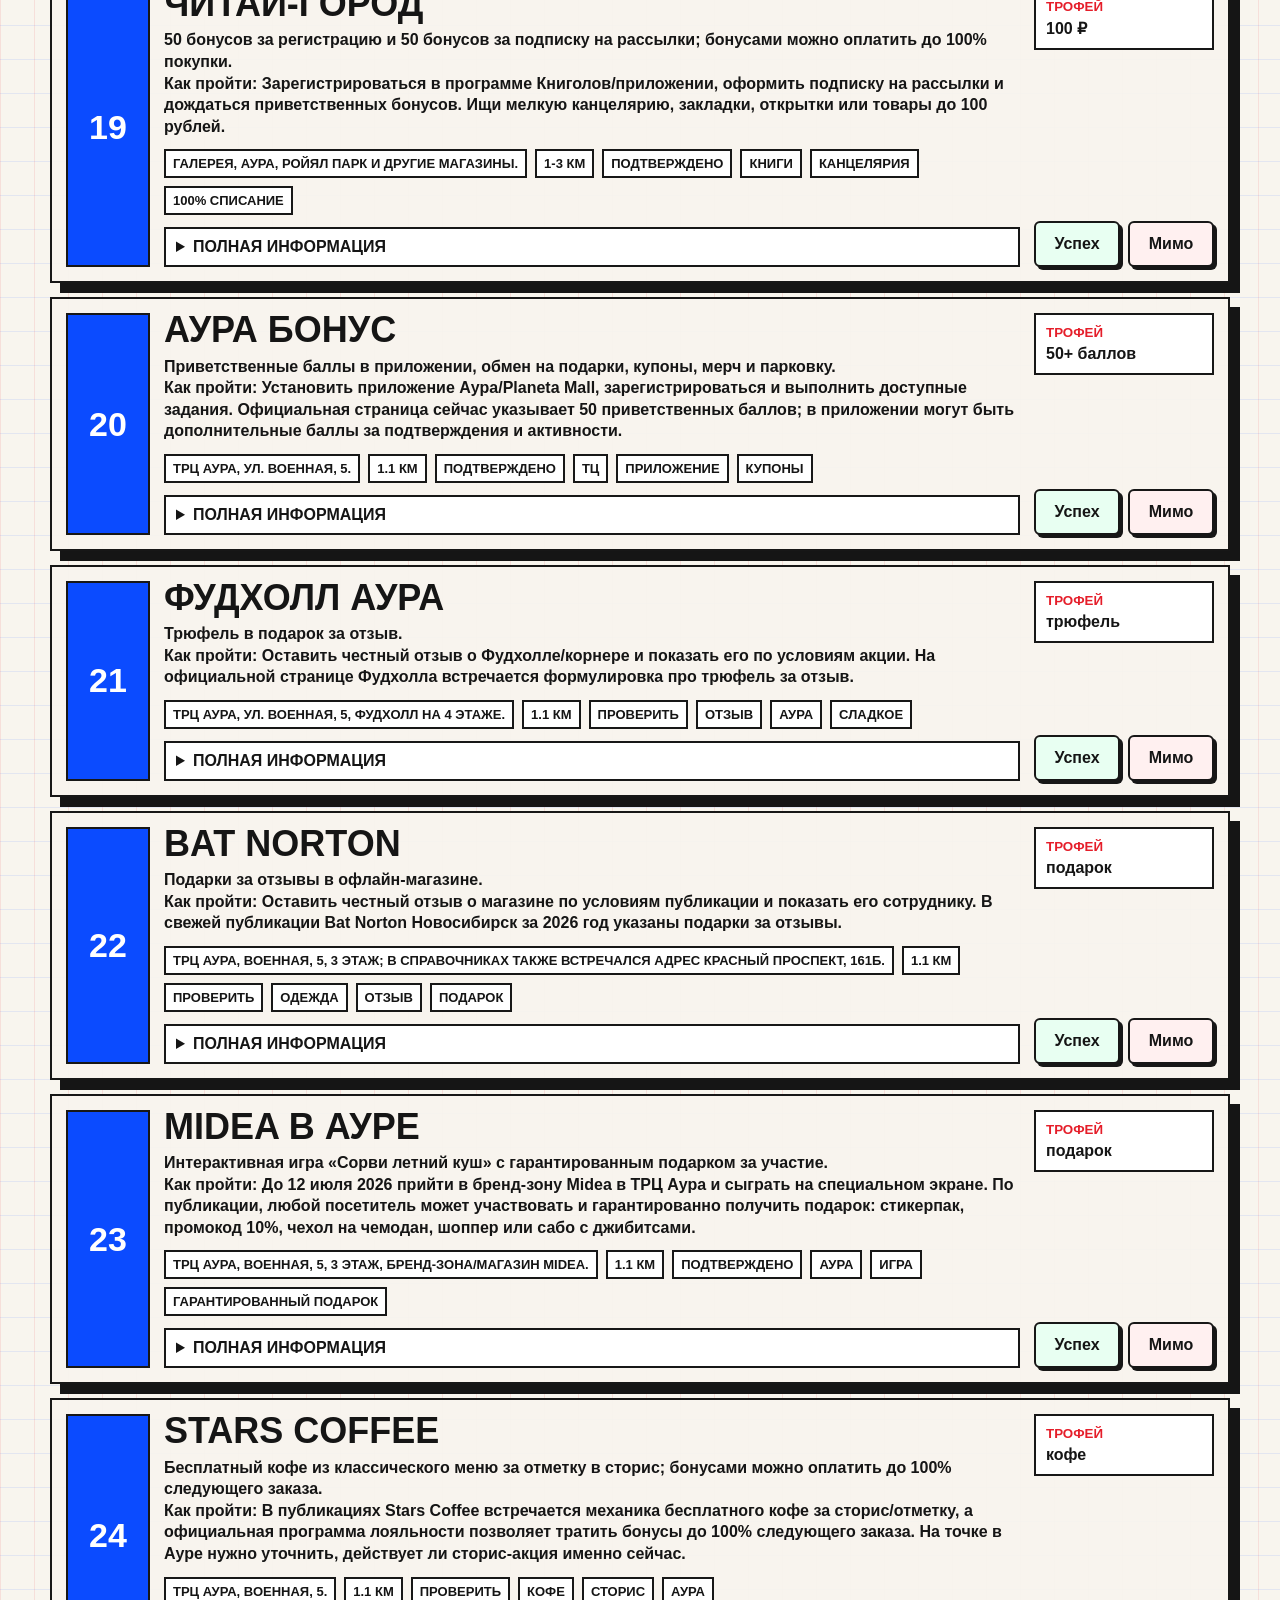
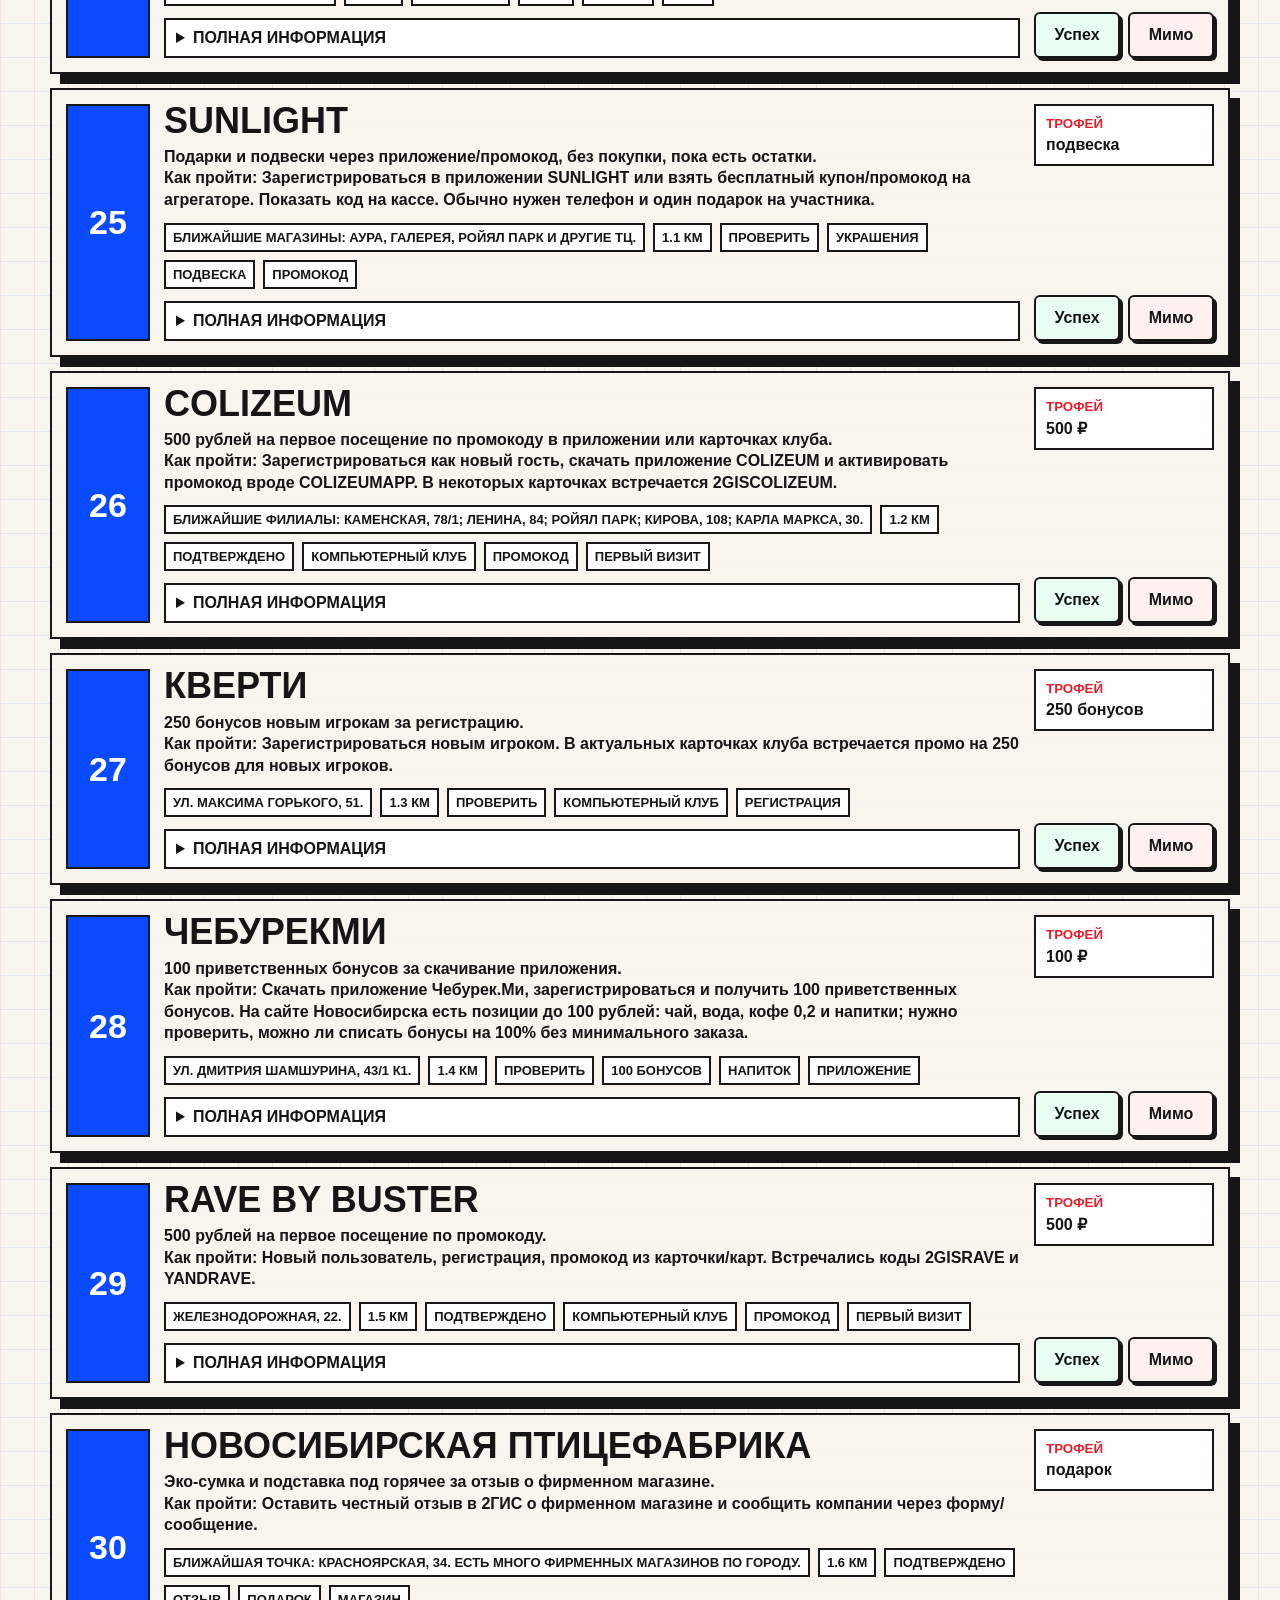
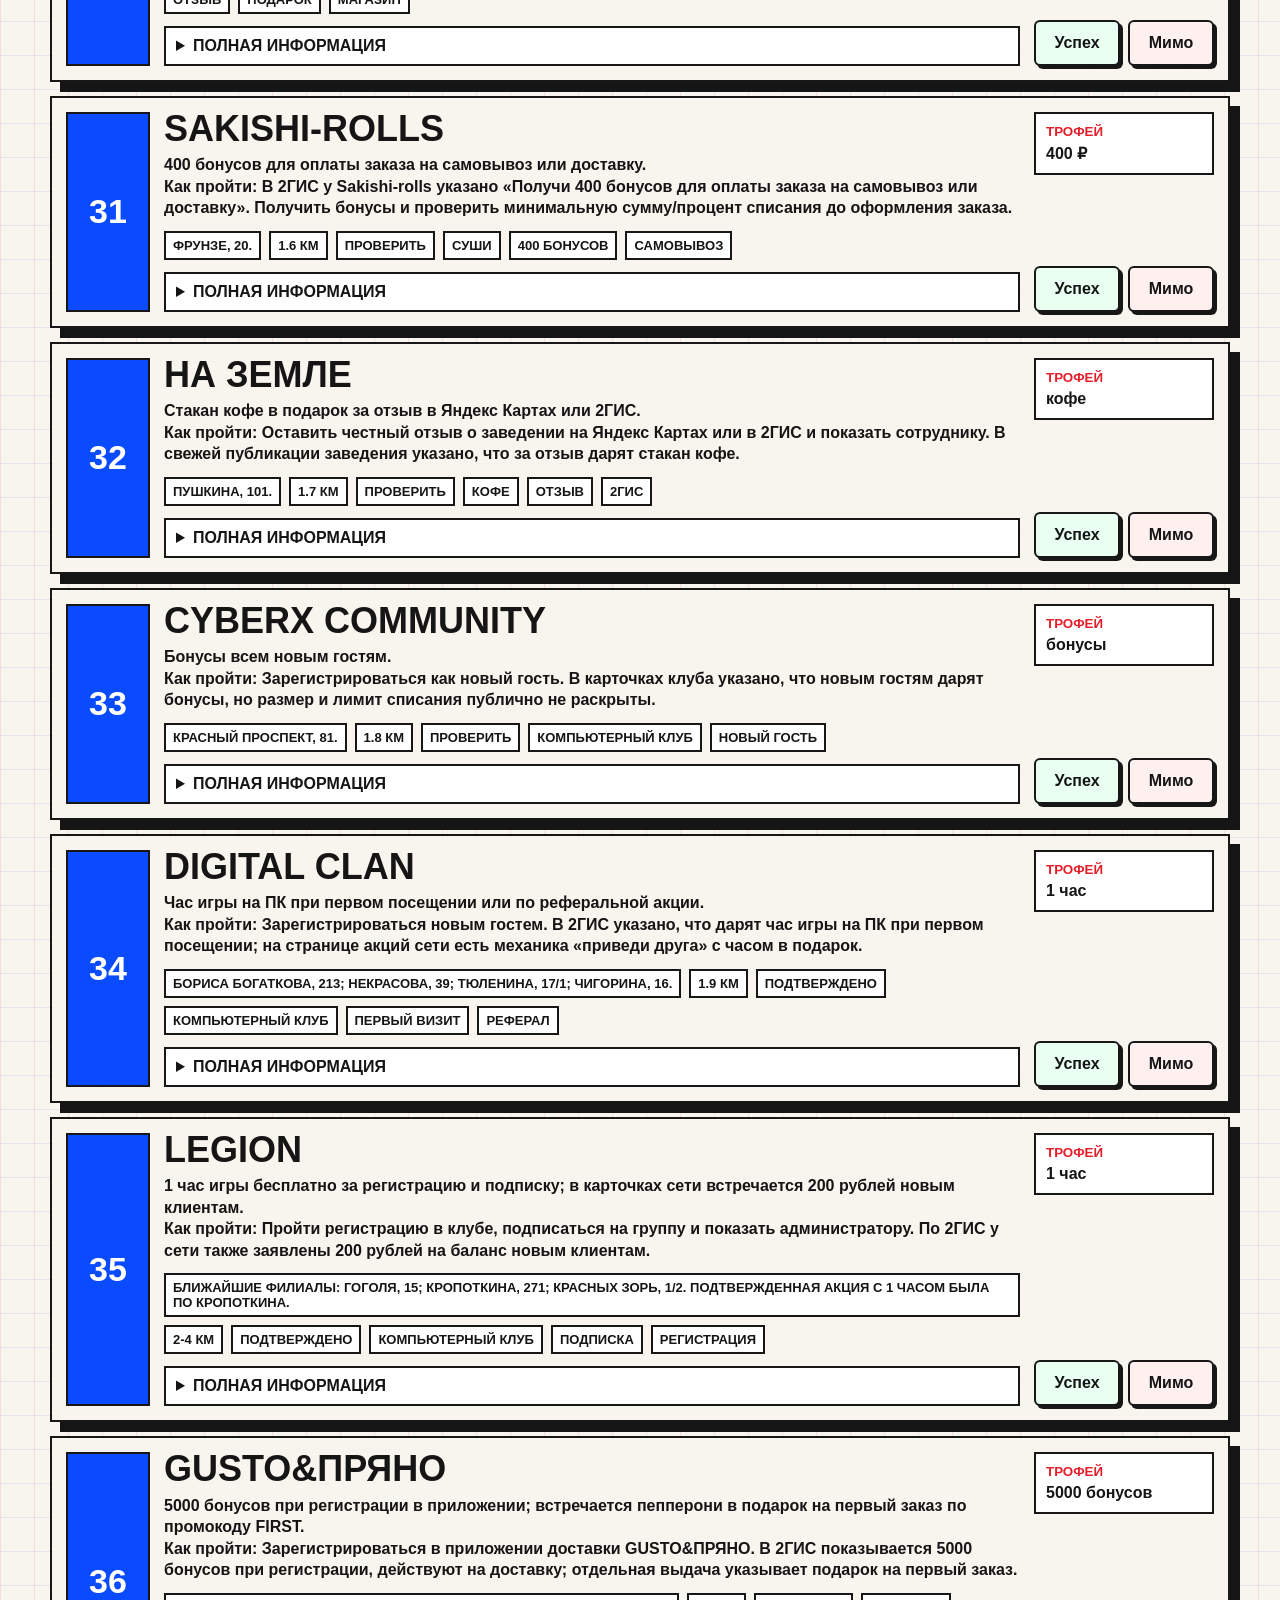
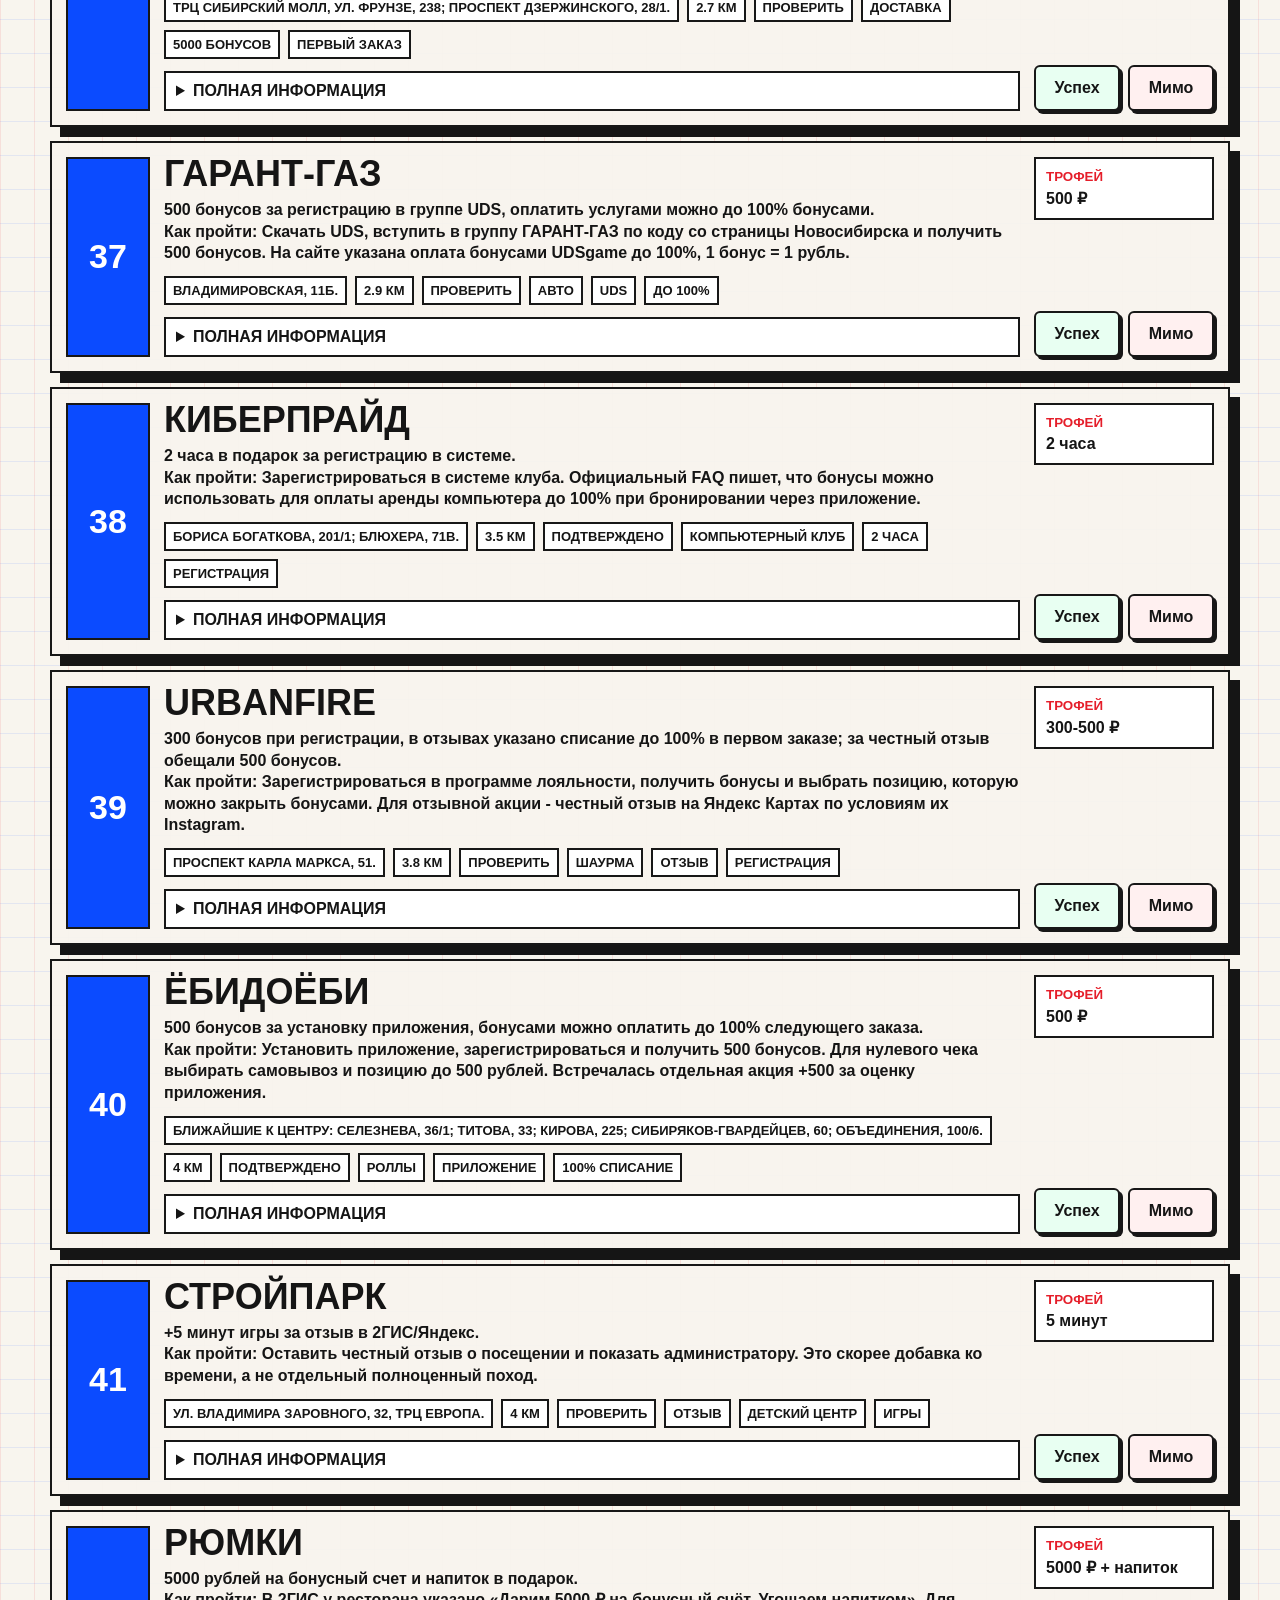
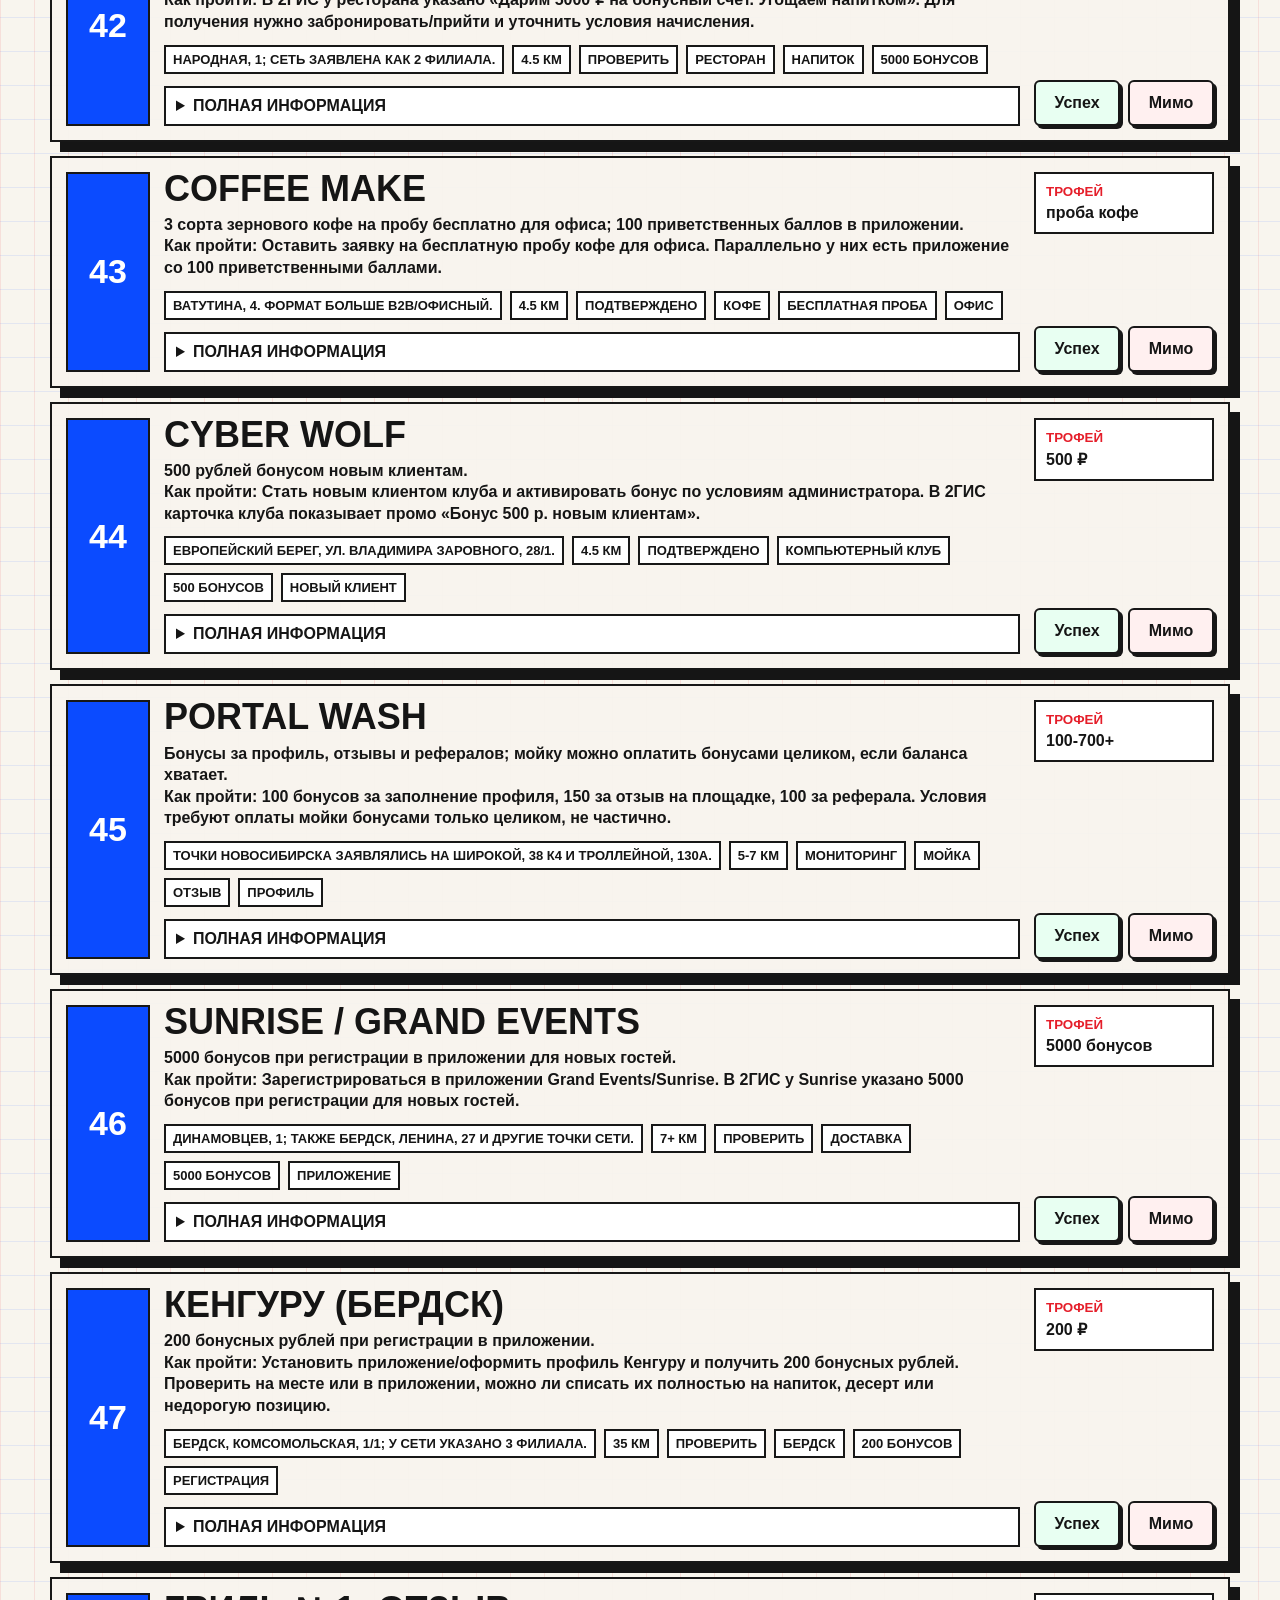
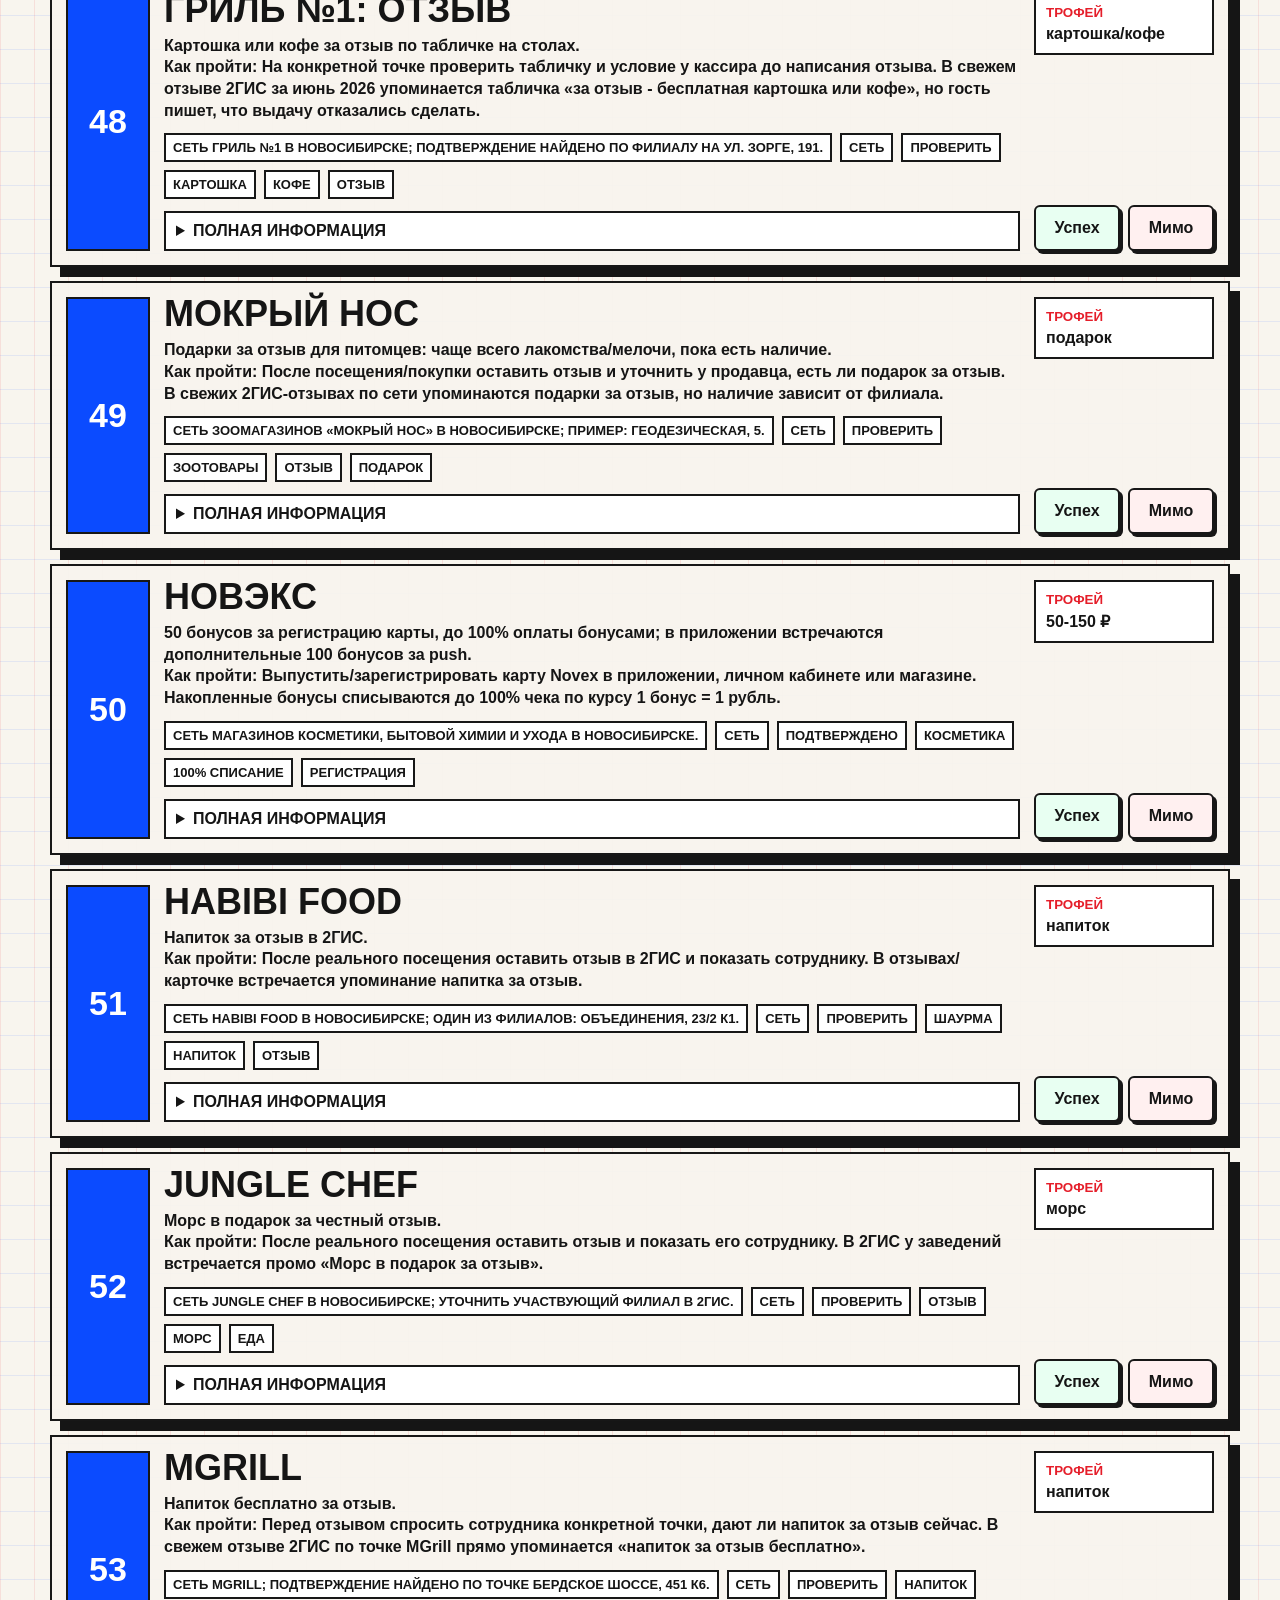
==== commit 889b9906: "Add quest imagery and outcome progress" ====
--- a/quest.html
+++ b/quest.html
@@ -4,6 +4,8 @@
   <meta charset="utf-8">
   <meta name="viewport" content="width=device-width, initial-scale=1">
   <title>Квест нулевого дня — Новосибирск</title>
+  <script>document.documentElement.classList.add("gate-pending");</script>
+  <link rel="stylesheet" href="./gate.css">
   <style>
     :root {
       --paper: #f8f5ee;
@@ -264,6 +266,51 @@
       font-weight: 700;
     }
 
+    .hero-photo,
+    .story-photo {
+      position: relative;
+      margin: 18px 0 0;
+      border: 2px solid var(--line);
+      background: var(--line);
+      box-shadow: 7px 7px 0 var(--red);
+      overflow: hidden;
+    }
+
+    .hero-photo {
+      aspect-ratio: 16 / 7;
+      transform: rotate(1deg);
+    }
+
+    .story-photo {
+      aspect-ratio: 16 / 9;
+      box-shadow: 7px 7px 0 var(--blue);
+    }
+
+    .story-photo.is-red {
+      box-shadow: 7px 7px 0 var(--red);
+    }
+
+    .hero-photo img,
+    .story-photo img {
+      width: 100%;
+      height: 100%;
+      display: block;
+      object-fit: cover;
+      filter: saturate(1.04) contrast(1.04);
+    }
+
+    .hero-photo::after,
+    .story-photo::after {
+      content: "";
+      position: absolute;
+      inset: 0;
+      background:
+        linear-gradient(90deg, rgba(229, 30, 42, .18), transparent 34%),
+        linear-gradient(0deg, rgba(11, 75, 255, .16), transparent 48%);
+      pointer-events: none;
+      mix-blend-mode: multiply;
+    }
+
     .brief-grid {
       display: grid;
       grid-template-columns: repeat(3, 1fr);
@@ -356,6 +403,85 @@
       transform-origin: center;
     }
 
+    .progress-school {
+      display: grid;
+      grid-template-columns: auto minmax(0, 1fr);
+      gap: 12px;
+      align-items: center;
+      border: 2px solid white;
+      padding: 12px;
+      background: rgba(255, 255, 255, .08);
+    }
+
+    .badge {
+      --badge-main: #ffffff;
+      --badge-accent: #e51e2a;
+      position: relative;
+      display: grid;
+      place-items: center;
+      width: 98px;
+      height: 98px;
+      color: var(--blue-dark);
+      background: var(--badge-main);
+      border: 2px solid white;
+      box-shadow: 5px 5px 0 var(--badge-accent);
+      clip-path: polygon(50% 0, 61% 14%, 78% 8%, 83% 25%, 100% 31%, 89% 50%, 100% 69%, 83% 75%, 78% 92%, 61% 86%, 50% 100%, 39% 86%, 22% 92%, 17% 75%, 0 69%, 11% 50%, 0 31%, 17% 25%, 22% 8%, 39% 14%);
+      transition: transform .24s ease, background .24s ease, box-shadow .24s ease;
+    }
+
+    .badge::before {
+      content: "";
+      position: absolute;
+      inset: 13px;
+      border: 3px solid var(--badge-accent);
+      border-radius: 50%;
+      transform: rotate(var(--badge-spin, 0deg));
+      transition: transform .24s ease, border-color .24s ease;
+    }
+
+    .badge__level {
+      position: relative;
+      z-index: 1;
+      font-size: 36px;
+      line-height: 1;
+      font-weight: 900;
+    }
+
+    .badge__label {
+      position: relative;
+      z-index: 1;
+      margin-top: 2px;
+      font-size: 10px;
+      font-weight: 900;
+      text-transform: uppercase;
+    }
+
+    .badge-info {
+      display: grid;
+      gap: 6px;
+      font-weight: 900;
+      text-transform: uppercase;
+    }
+
+    .badge-info strong {
+      font-size: clamp(18px, 2vw, 26px);
+      line-height: .95;
+    }
+
+    .badge-info span {
+      color: rgba(255,255,255,.78);
+      font-size: 13px;
+      line-height: 1.25;
+    }
+
+    .badge[data-tier="0"] { --badge-main: #fff7e8; --badge-accent: #e51e2a; }
+    .badge[data-tier="1"] { --badge-main: #dce8ff; --badge-accent: #0b4bff; }
+    .badge[data-tier="2"] { --badge-main: #fff7e8; --badge-accent: #ffb000; }
+    .badge[data-tier="3"] { --badge-main: #d7ffe7; --badge-accent: #11804d; }
+    .badge[data-tier="4"] { --badge-main: #ffffff; --badge-accent: #e51e2a; transform: rotate(4deg) scale(1.04); }
+    .badge[data-tier="5"] { --badge-main: #0b4bff; --badge-accent: #ffffff; color: white; transform: rotate(-4deg) scale(1.07); }
+    .badge[data-tier="6"] { --badge-main: #e51e2a; --badge-accent: #fff7e8; color: white; transform: rotate(6deg) scale(1.1); }
+
     .route-footer {
       display: grid;
       grid-template-columns: 1fr auto;
@@ -377,6 +503,7 @@
     }
 
     .progress {
+      position: relative;
       height: 18px;
       border: 2px solid white;
       background: #05113d;
@@ -384,17 +511,28 @@
     }
 
     .progress span {
-      display: block;
+      position: absolute;
+      top: 0;
       width: 0;
       height: 100%;
-      background: linear-gradient(90deg, var(--red), #ffffff);
+      display: block;
       transition: width .28s ease;
     }
 
+    .progress__success {
+      left: 0;
+      background: linear-gradient(90deg, #85ffcf, #ffffff);
+    }
+
+    .progress__fail {
+      right: 0;
+      background: linear-gradient(270deg, var(--red), #ff8c99);
+    }
+
     .score {
       display: grid;
       place-items: center;
-      min-width: 112px;
+      min-width: 132px;
       min-height: 86px;
       border: 2px solid white;
       background: var(--red);
@@ -611,9 +749,46 @@
       background: var(--paper);
     }
 
-    .stop.done .check-button {
+    .card-actions {
+      display: grid;
+      grid-template-columns: 1fr 1fr;
+      gap: 8px;
+    }
+
+    .check-button.is-success {
+      background: #e8fff2;
+    }
+
+    .check-button.is-fail {
+      background: #fff0f0;
+    }
+
+    .check-button:disabled {
+      opacity: .48;
+      transform: none;
+      box-shadow: 3px 3px 0 var(--line);
+    }
+
+    .stop.success {
+      background:
+        linear-gradient(135deg, rgba(17, 128, 77, .18), rgba(248, 245, 238, .96) 44%),
+        var(--paper);
+    }
+
+    .stop.failed {
+      background:
+        linear-gradient(135deg, rgba(229, 30, 42, .18), rgba(248, 245, 238, .96) 44%),
+        var(--paper);
+    }
+
+    .stop.success .check-button.is-success,
+    .stop.failed .check-button.is-fail {
       color: white;
       background: var(--ok);
+    }
+
+    .stop.failed .check-button.is-fail {
+      background: var(--red);
     }
 
     .story-grid {
@@ -796,12 +971,32 @@
       .modes,
       .inventory,
       .route-footer,
-      .route-tools {
+      .route-tools,
+      .progress-school,
+      .card-actions {
         grid-template-columns: 1fr;
       }
 
       .stop {
         grid-template-columns: 1fr;
+      }
+
+      .hero-photo {
+        aspect-ratio: 4 / 3;
+      }
+
+      .story-photo {
+        aspect-ratio: 4 / 3;
+      }
+
+      .badge {
+        width: 86px;
+        height: 86px;
+        margin: 0 auto;
+      }
+
+      .check-button {
+        min-height: 52px;
       }
 
       .number {
@@ -837,6 +1032,9 @@
           <span class="case-tag">Дело: прогулка без бюджета</span>
           <h1 id="title">Операция “Ноль рублей”</h1>
           <p class="lead">Вы с девушкой выходите в город как два разведчика маленьких радостей. Цель простая: провести день, собрать трофеи, не купить лишнего и вернуться с историей, которую потом смешно пересказывать.</p>
+          <figure class="hero-photo">
+            <img src="./assets/quest-hero.jpg" alt="Пара на городском квесте с картой, телефоном и маленькими трофеями" loading="eager">
+          </figure>
         </div>
 
         <div class="brief-grid" aria-label="Краткие правила квеста">
@@ -857,8 +1055,21 @@
 
       <aside class="route-board" aria-label="Схема маршрута">
         <div class="route-head">
-          <h2>Схема без карты</h2>
+          <h2>Школа прогресса</h2>
           <div class="stamp">Проверено<br>08.07.2026</div>
+        </div>
+
+        <div class="progress-school" aria-label="Значок прогресса">
+          <div class="badge" id="progressBadge" data-tier="0" aria-hidden="true">
+            <div>
+              <div class="badge__level" id="badgeLevel">0</div>
+              <div class="badge__label">уровень</div>
+            </div>
+          </div>
+          <div class="badge-info">
+            <strong id="badgeTitle">Новичок нулевого дня</strong>
+            <span id="badgeHint">Значок улучшается за каждые 2 успешно закрытые точки. Неуспешные попытки уходят в правую красную шкалу.</span>
+          </div>
         </div>
 
         <div class="schematic">
@@ -890,12 +1101,15 @@
         <div class="route-footer">
           <div class="progress-wrap">
             <div class="progress-meta">
-              <span id="progressText">0 из 9 трофеев</span>
+              <span id="progressText">0 успехов</span>
               <span id="rankText">Ранг: разведка</span>
             </div>
-            <div class="progress" aria-hidden="true"><span id="progressBar"></span></div>
+            <div class="progress" aria-hidden="true">
+              <span class="progress__success" id="successBar"></span>
+              <span class="progress__fail" id="failBar"></span>
+            </div>
           </div>
-          <div class="score"><span id="scoreText">0<br>собрано</span></div>
+          <div class="score"><span id="scoreText">0 / 0<br>успех / мимо</span></div>
         </div>
       </aside>
     </section>
@@ -936,12 +1150,18 @@
       <div class="story-grid">
         <article class="story-block">
           <h3>Завязка</h3>
+          <figure class="story-photo">
+            <img src="./assets/quest-legend.jpg" alt="План городского маршрута с телефоном, фишками и маленькими подарками" loading="lazy">
+          </figure>
           <p>В городе существует тихая сеть подарков. Она не отмечена на обычных картах: её видно только тем, кто умеет читать приложения, купоны и короткие условия на стойках. Вы получаете задание от Бюро Нулевого Дня: доказать, что свидание может быть не про траты, а про внимание, азарт и смешные маленькие победы.</p>
           <p>Один из вас становится Навигатором и держит маршрут. Второй — Хранителем доказательств: скриншоты купонов, QR, честные отзывы после реального визита, фото трофеев. Когда станция закрыта, вы ставите печать в маршруте и идёте дальше.</p>
         </article>
 
         <article class="story-block">
           <h3>Кодекс</h3>
+          <figure class="story-photo is-red">
+            <img src="./assets/quest-codex.jpg" alt="Блокнот квеста с печатью, телефоном и отметками честных правил" loading="lazy">
+          </figure>
           <ul class="rules">
             <li>Отзывы писать только честно и только после настоящего посещения.</li>
             <li>Перед действием спрашивать: “Акция сегодня действует?” Это экономит время и неловкость.</li>
@@ -1003,10 +1223,15 @@
     ];
 
     const routeList = document.querySelector("#routeList");
-    const progressBar = document.querySelector("#progressBar");
+    const successBar = document.querySelector("#successBar");
+    const failBar = document.querySelector("#failBar");
     const progressText = document.querySelector("#progressText");
     const scoreText = document.querySelector("#scoreText");
     const rankText = document.querySelector("#rankText");
+    const progressBadge = document.querySelector("#progressBadge");
+    const badgeLevel = document.querySelector("#badgeLevel");
+    const badgeTitle = document.querySelector("#badgeTitle");
+    const badgeHint = document.querySelector("#badgeHint");
     const listCount = document.querySelector("#listCount");
     const searchBox = document.querySelector("#searchBox");
     const modeButtons = [...document.querySelectorAll(".mode-button")];
@@ -1016,6 +1241,14 @@
     let state = JSON.parse(localStorage.getItem(storageKey) || '{"done":[],"mode":"free","query":""}');
     if (!["free", "deals"].includes(state.mode)) state.mode = "free";
     if (!Array.isArray(state.done)) state.done = [];
+    if (!state.outcomes) {
+      state.outcomes = {};
+      state.done.forEach((id) => {
+        state.outcomes[id] = "success";
+      });
+    }
+    if (!state.outcomes || typeof state.outcomes !== "object") state.outcomes = {};
+    delete state.done;
     searchBox.value = state.query || "";
 
     function save() {
@@ -1029,6 +1262,16 @@
       if (done >= 1) return "Ранг: след найден";
       return "Ранг: разведка";
     }
+
+    const badgeTitles = [
+      "Новичок нулевого дня",
+      "Искатель комплиментов",
+      "Сборщик трофеев",
+      "Навигатор витрин",
+      "Мастер нулевого маршрута",
+      "Архитектор свидания",
+      "Легенда без бюджета"
+    ];
 
     function escapeHtml(value) {
       return String(value ?? "")
@@ -1117,7 +1360,9 @@
 
       routeList.innerHTML = items.map((item, index) => {
         const id = itemId(item);
-        const done = state.done.includes(id);
+        const outcome = state.outcomes[id] || "";
+        const success = outcome === "success";
+        const failed = outcome === "failed";
         const links = (item.links || []).map((link) => {
           const label = escapeHtml(link[0]);
           const href = escapeHtml(link[1]);
@@ -1125,7 +1370,7 @@
         }).join("");
         const tags = (item.tags || []).slice(0, 5).map((tag) => `<span>${escapeHtml(tag)}</span>`).join("");
         return `
-          <article class="stop ${done ? "done" : ""}" data-id="${escapeHtml(id)}" data-index="${index}">
+          <article class="stop ${success ? "success" : ""} ${failed ? "failed" : ""}" data-id="${escapeHtml(id)}" data-index="${index}">
             <div class="number">${String(index + 1).padStart(2, "0")}</div>
             <div>
               <h3>${escapeHtml(item.name)}</h3>
@@ -1148,19 +1393,23 @@
             </div>
             <div class="stop-side">
               <div class="reward"><small>Трофей</small>${escapeHtml(item.amount || item.gift)}</div>
-              <button class="check-button" type="button" data-check="${escapeHtml(id)}">${done ? "Печать стоит" : "Поставить печать"}</button>
+              <div class="card-actions" aria-label="Статус попытки">
+                <button class="check-button is-success" type="button" data-outcome="success" data-id="${escapeHtml(id)}" ${failed ? "disabled" : ""}>${success ? "Успешно" : "Успех"}</button>
+                <button class="check-button is-fail" type="button" data-outcome="failed" data-id="${escapeHtml(id)}" ${success ? "disabled" : ""}>${failed ? "Неуспешно" : "Мимо"}</button>
+              </div>
             </div>
           </article>
         `;
       }).join("");
 
-      routeList.querySelectorAll("[data-check]").forEach((button) => {
+      routeList.querySelectorAll("[data-outcome]").forEach((button) => {
         button.addEventListener("click", () => {
-          const id = button.dataset.check;
-          if (state.done.includes(id)) {
-            state.done = state.done.filter((item) => item !== id);
+          const id = button.dataset.id;
+          const outcome = button.dataset.outcome;
+          if (state.outcomes[id] === outcome) {
+            delete state.outcomes[id];
           } else {
-            state.done.push(id);
+            state.outcomes[id] = outcome;
           }
           save();
           render();
@@ -1182,14 +1431,29 @@
     function renderProgress() {
       const total = baseItems().length;
       const visible = visibleItems().length;
-      const doneInMode = baseItems().filter((item) => state.done.includes(itemId(item))).length;
-      const doneAll = allItems.filter((item) => item.category !== "activities" && state.done.includes(itemId(item))).length;
+      const modeItems = baseItems();
+      const relevantItems = allItems.filter((item) => item.category !== "activities");
+      const successInMode = modeItems.filter((item) => state.outcomes[itemId(item)] === "success").length;
+      const failedInMode = modeItems.filter((item) => state.outcomes[itemId(item)] === "failed").length;
+      const successAll = relevantItems.filter((item) => state.outcomes[itemId(item)] === "success").length;
+      const failedAll = relevantItems.filter((item) => state.outcomes[itemId(item)] === "failed").length;
       const need = Math.max(total, 1);
-      const pct = Math.min(100, Math.round((doneInMode / need) * 100));
-      progressBar.style.width = `${pct}%`;
-      progressText.textContent = `${doneInMode} из ${total} (${modeName(state.mode)})`;
-      scoreText.innerHTML = `${doneAll}<br>собрано`;
-      rankText.textContent = rank(doneAll);
+      const successPct = Math.min(100, Math.round((successInMode / need) * 100));
+      const failPct = Math.min(100, Math.round((failedInMode / need) * 100));
+      const tier = Math.min(6, Math.floor(successAll / 2));
+      successBar.style.width = `${successPct}%`;
+      failBar.style.width = `${failPct}%`;
+      progressText.textContent = `${successInMode} успехов / ${failedInMode} мимо (${modeName(state.mode)})`;
+      scoreText.innerHTML = `${successAll} / ${failedAll}<br>успех / мимо`;
+      rankText.textContent = rank(successAll);
+      progressBadge.dataset.tier = String(tier);
+      progressBadge.style.setProperty("--badge-spin", `${tier * 28}deg`);
+      badgeLevel.textContent = String(tier);
+      badgeTitle.textContent = badgeTitles[tier] || badgeTitles.at(-1);
+      const toNextBadge = tier >= 6 ? 0 : ((tier + 1) * 2) - successAll;
+      badgeHint.textContent = tier >= 6
+        ? "Максимальный значок открыт. Дальше уже чистая городская легенда."
+        : `До следующего значка: ${toNextBadge} успешных закрытий.`;
       listCount.textContent = `${visible} / ${total}`;
       modeButtons.forEach((button) => button.classList.toggle("active", button.dataset.mode === state.mode));
     }
@@ -1197,7 +1461,7 @@
     function render() {
       renderStops();
       renderProgress();
-      const activeIndex = visibleItems().findIndex((item) => state.done.includes(itemId(item)));
+      const activeIndex = visibleItems().findIndex((item) => state.outcomes[itemId(item)] === "success");
       setActiveDot(activeIndex >= 0 ? activeIndex : 0);
     }
 
@@ -1269,5 +1533,6 @@
     render();
     loadItems();
   </script>
+  <script src="./gate.js"></script>
 </body>
 </html>
--- a/gate.css
+++ b/gate.css
@@ -0,0 +1,371 @@
+html.gate-locked,
+html.gate-locked body {
+  overflow: hidden;
+}
+
+html.gate-locked body > :not(.zero-gate) {
+  filter: blur(7px) saturate(.72) contrast(.82);
+  pointer-events: none !important;
+  user-select: none;
+}
+
+.zero-gate,
+.zero-gate *,
+body.cursor-ready .zero-gate,
+body.cursor-ready .zero-gate * {
+  cursor: auto !important;
+  box-sizing: border-box;
+}
+
+.zero-gate {
+  position: fixed;
+  inset: 0;
+  z-index: 2147483000;
+  display: grid;
+  place-items: center;
+  min-height: 100vh;
+  padding: 22px;
+  color: #fff7e8;
+  font-family: Arial, Helvetica, sans-serif;
+  letter-spacing: 0;
+  background:
+    radial-gradient(circle at 18% 18%, rgba(229, 30, 42, .32), transparent 26%),
+    radial-gradient(circle at 84% 74%, rgba(8, 75, 255, .34), transparent 30%),
+    repeating-linear-gradient(90deg, rgba(255, 255, 255, .06) 0 1px, transparent 1px 42px),
+    repeating-linear-gradient(0deg, rgba(255, 255, 255, .04) 0 1px, transparent 1px 42px),
+    #070817;
+  overflow: hidden;
+  animation: gate-hum 7s ease-in-out infinite;
+}
+
+.zero-gate::before,
+.zero-gate::after {
+  content: "";
+  position: absolute;
+  pointer-events: none;
+}
+
+.zero-gate::before {
+  width: 92vmin;
+  height: 92vmin;
+  border: 3px solid rgba(255, 247, 232, .26);
+  border-left-color: #e51e2a;
+  border-right-color: #0b4bff;
+  transform: rotate(14deg);
+  animation: gate-orbit 18s linear infinite;
+}
+
+.zero-gate::after {
+  inset: -20%;
+  background:
+    linear-gradient(115deg, transparent 0 38%, rgba(255, 255, 255, .12) 42%, transparent 46% 100%),
+    linear-gradient(64deg, transparent 0 55%, rgba(229, 30, 42, .16) 59%, transparent 63% 100%);
+  animation: gate-scan 5.4s linear infinite;
+}
+
+.zero-gate__card {
+  position: relative;
+  z-index: 2;
+  width: min(760px, 100%);
+  border: 3px solid #fff7e8;
+  background:
+    linear-gradient(135deg, rgba(229, 30, 42, .23), transparent 34%),
+    linear-gradient(315deg, rgba(11, 75, 255, .25), transparent 38%),
+    rgba(8, 10, 28, .92);
+  box-shadow: 12px 12px 0 #e51e2a, -12px -12px 0 #0b4bff, 0 24px 80px rgba(0, 0, 0, .52);
+  padding: clamp(18px, 5vw, 38px);
+  transform: rotate(-1deg);
+  animation: gate-float 4.8s ease-in-out infinite;
+}
+
+.zero-gate__card::before {
+  content: "";
+  position: absolute;
+  inset: 14px;
+  border: 2px dashed rgba(255, 247, 232, .28);
+  pointer-events: none;
+}
+
+.zero-gate__label {
+  display: inline-flex;
+  border: 2px solid #fff7e8;
+  background: #e51e2a;
+  color: #fff;
+  box-shadow: 5px 5px 0 #0b4bff;
+  padding: 8px 11px;
+  font-size: 13px;
+  font-weight: 900;
+  text-transform: uppercase;
+}
+
+.zero-gate__title {
+  margin: 22px 0 10px;
+  max-width: 680px;
+  font-size: clamp(42px, 8vw, 88px);
+  line-height: .84;
+  text-transform: uppercase;
+}
+
+.zero-gate__copy {
+  max-width: 620px;
+  margin: 0;
+  color: rgba(255, 247, 232, .86);
+  font-size: clamp(16px, 2.3vw, 21px);
+  font-weight: 800;
+  line-height: 1.28;
+}
+
+.zero-gate__countdown {
+  display: grid;
+  grid-template-columns: repeat(3, minmax(0, 1fr));
+  gap: 10px;
+  margin: 22px 0;
+}
+
+.zero-gate__tile {
+  min-height: 94px;
+  border: 2px solid #fff7e8;
+  background: #fff7e8;
+  color: #070817;
+  display: grid;
+  place-items: center;
+  box-shadow: 5px 5px 0 #0b4bff;
+}
+
+.zero-gate__tile strong {
+  display: block;
+  font-size: clamp(30px, 6vw, 58px);
+  line-height: .9;
+  font-weight: 900;
+}
+
+.zero-gate__tile span {
+  display: block;
+  margin-top: 6px;
+  color: #e51e2a;
+  font-size: 12px;
+  font-weight: 900;
+  text-transform: uppercase;
+}
+
+.zero-gate__form {
+  display: grid;
+  grid-template-columns: minmax(0, 1fr) auto;
+  gap: 10px;
+  margin-top: 18px;
+}
+
+.zero-gate__input,
+.zero-gate__button {
+  min-height: 58px;
+  border: 2px solid #fff7e8;
+  border-radius: 0;
+  font: inherit;
+  font-weight: 900;
+  outline: none;
+}
+
+.zero-gate__input {
+  width: 100%;
+  padding: 0 14px;
+  color: #fff7e8;
+  background: rgba(255, 255, 255, .08);
+  box-shadow: inset 0 0 0 2px rgba(11, 75, 255, .52);
+}
+
+.zero-gate__input::placeholder {
+  color: rgba(255, 247, 232, .48);
+}
+
+.zero-gate__input:focus {
+  box-shadow: inset 0 0 0 2px #e51e2a, 0 0 0 4px rgba(11, 75, 255, .35);
+}
+
+.zero-gate__input.is-typing {
+  animation: gate-type .28s ease;
+}
+
+.zero-gate__button {
+  padding: 0 18px;
+  color: #070817;
+  background: #fff7e8;
+  box-shadow: 5px 5px 0 #e51e2a;
+  text-transform: uppercase;
+  transition: transform .12s ease, box-shadow .12s ease, background .12s ease;
+}
+
+.zero-gate__button:hover {
+  transform: translate(-2px, -2px);
+  box-shadow: 7px 7px 0 #e51e2a;
+}
+
+.zero-gate__button:active {
+  transform: translate(2px, 2px);
+  box-shadow: 2px 2px 0 #e51e2a;
+  background: #dce8ff;
+}
+
+.zero-gate__status {
+  min-height: 24px;
+  margin: 12px 0 0;
+  color: rgba(255, 247, 232, .82);
+  font-weight: 900;
+}
+
+.zero-gate__fine {
+  margin: 16px 0 0;
+  color: rgba(255, 247, 232, .62);
+  font-size: 13px;
+  font-weight: 800;
+  line-height: 1.35;
+}
+
+.zero-gate.is-wrong .zero-gate__card {
+  animation: gate-wrong .44s steps(2, end), gate-float 4.8s ease-in-out infinite .44s;
+  box-shadow: 12px 12px 0 #ff0022, -12px -12px 0 #ffffff, 0 24px 80px rgba(229, 30, 42, .42);
+}
+
+.zero-gate.is-wrong .zero-gate__input {
+  border-color: #ff4050;
+  animation: gate-shake .38s ease;
+}
+
+.zero-gate.is-good .zero-gate__card {
+  animation: gate-good .88s ease forwards;
+  box-shadow: 0 0 0 8px rgba(255, 247, 232, .18), 0 0 80px rgba(11, 75, 255, .7);
+}
+
+.zero-gate.is-leaving {
+  animation: gate-open .82s ease forwards;
+}
+
+.zero-gate__pop,
+.zero-gate__confetti {
+  position: fixed;
+  left: 0;
+  top: 0;
+  pointer-events: none;
+  z-index: 2147483002;
+}
+
+.zero-gate__pop {
+  width: 18px;
+  height: 18px;
+  border: 2px solid #fff7e8;
+  transform: translate(-50%, -50%);
+  animation: gate-pop .62s ease forwards;
+}
+
+.zero-gate__pop.is-bad {
+  border-color: #ff4050;
+  background: rgba(255, 64, 80, .18);
+}
+
+.zero-gate__pop.is-good {
+  border-color: #85ffcf;
+  background: rgba(133, 255, 207, .18);
+}
+
+.zero-gate__confetti {
+  width: 9px;
+  height: 15px;
+  background: var(--confetti, #fff7e8);
+  transform: translate(-50%, -50%) rotate(var(--rotate, 0deg));
+  animation: gate-confetti .9s ease-out forwards;
+}
+
+@keyframes gate-hum {
+  0%, 100% { background-position: 0 0, 0 0, 0 0, 0 0, 0 0; }
+  50% { background-position: 0 0, 0 0, 18px 0, 0 22px, 0 0; }
+}
+
+@keyframes gate-orbit {
+  to { transform: rotate(374deg); }
+}
+
+@keyframes gate-scan {
+  from { transform: translateX(-18%); }
+  to { transform: translateX(18%); }
+}
+
+@keyframes gate-float {
+  0%, 100% { transform: translateY(0) rotate(-1deg); }
+  50% { transform: translateY(-10px) rotate(1deg); }
+}
+
+@keyframes gate-type {
+  0% { transform: translateY(0); }
+  50% { transform: translateY(-2px); }
+  100% { transform: translateY(0); }
+}
+
+@keyframes gate-shake {
+  0%, 100% { transform: translateX(0); }
+  20% { transform: translateX(-10px); }
+  40% { transform: translateX(8px); }
+  60% { transform: translateX(-6px); }
+  80% { transform: translateX(4px); }
+}
+
+@keyframes gate-wrong {
+  0% { transform: translate(0, 0) rotate(-1deg); filter: hue-rotate(0); }
+  25% { transform: translate(9px, -5px) rotate(1deg); filter: hue-rotate(30deg); }
+  50% { transform: translate(-8px, 4px) rotate(-2deg); }
+  75% { transform: translate(5px, 6px) rotate(2deg); }
+  100% { transform: translate(0, 0) rotate(-1deg); filter: hue-rotate(0); }
+}
+
+@keyframes gate-good {
+  0% { transform: scale(1) rotate(-1deg); }
+  55% { transform: scale(1.025) rotate(0); }
+  100% { transform: scale(.96) rotate(0); opacity: .92; }
+}
+
+@keyframes gate-open {
+  to {
+    opacity: 0;
+    visibility: hidden;
+    transform: scale(1.04);
+  }
+}
+
+@keyframes gate-pop {
+  from {
+    opacity: 1;
+    transform: translate(-50%, -50%) scale(.2) rotate(0);
+  }
+  to {
+    opacity: 0;
+    transform: translate(-50%, -50%) scale(5.8) rotate(45deg);
+  }
+}
+
+@keyframes gate-confetti {
+  from {
+    opacity: 1;
+    transform: translate(-50%, -50%) rotate(var(--rotate, 0deg));
+  }
+  to {
+    opacity: 0;
+    transform: translate(calc(-50% + var(--x, 0px)), calc(-50% + var(--y, 120px))) rotate(calc(var(--rotate, 0deg) + 220deg));
+  }
+}
+
+@media (max-width: 620px) {
+  .zero-gate {
+    padding: 12px;
+  }
+
+  .zero-gate__card {
+    box-shadow: 7px 7px 0 #e51e2a, -7px -7px 0 #0b4bff;
+  }
+
+  .zero-gate__countdown,
+  .zero-gate__form {
+    grid-template-columns: 1fr;
+  }
+
+  .zero-gate__tile {
+    min-height: 72px;
+  }
+}
